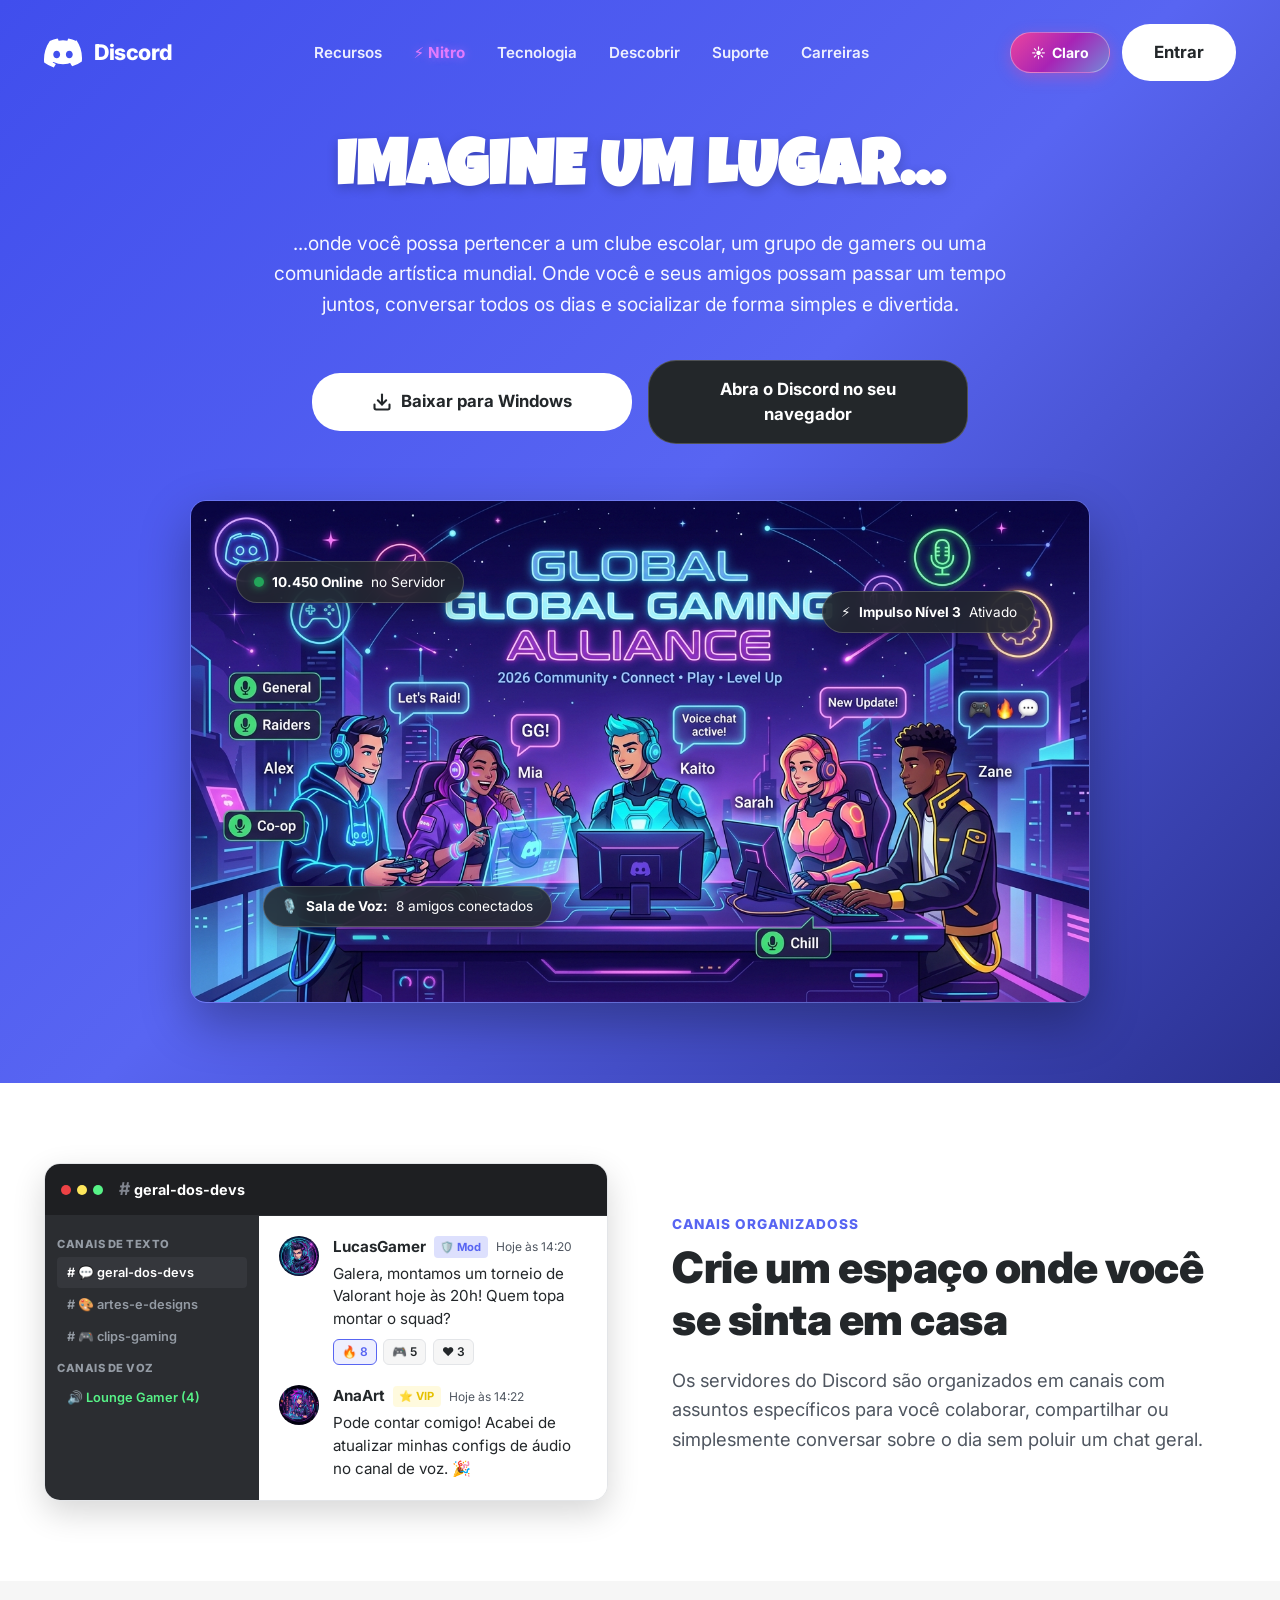
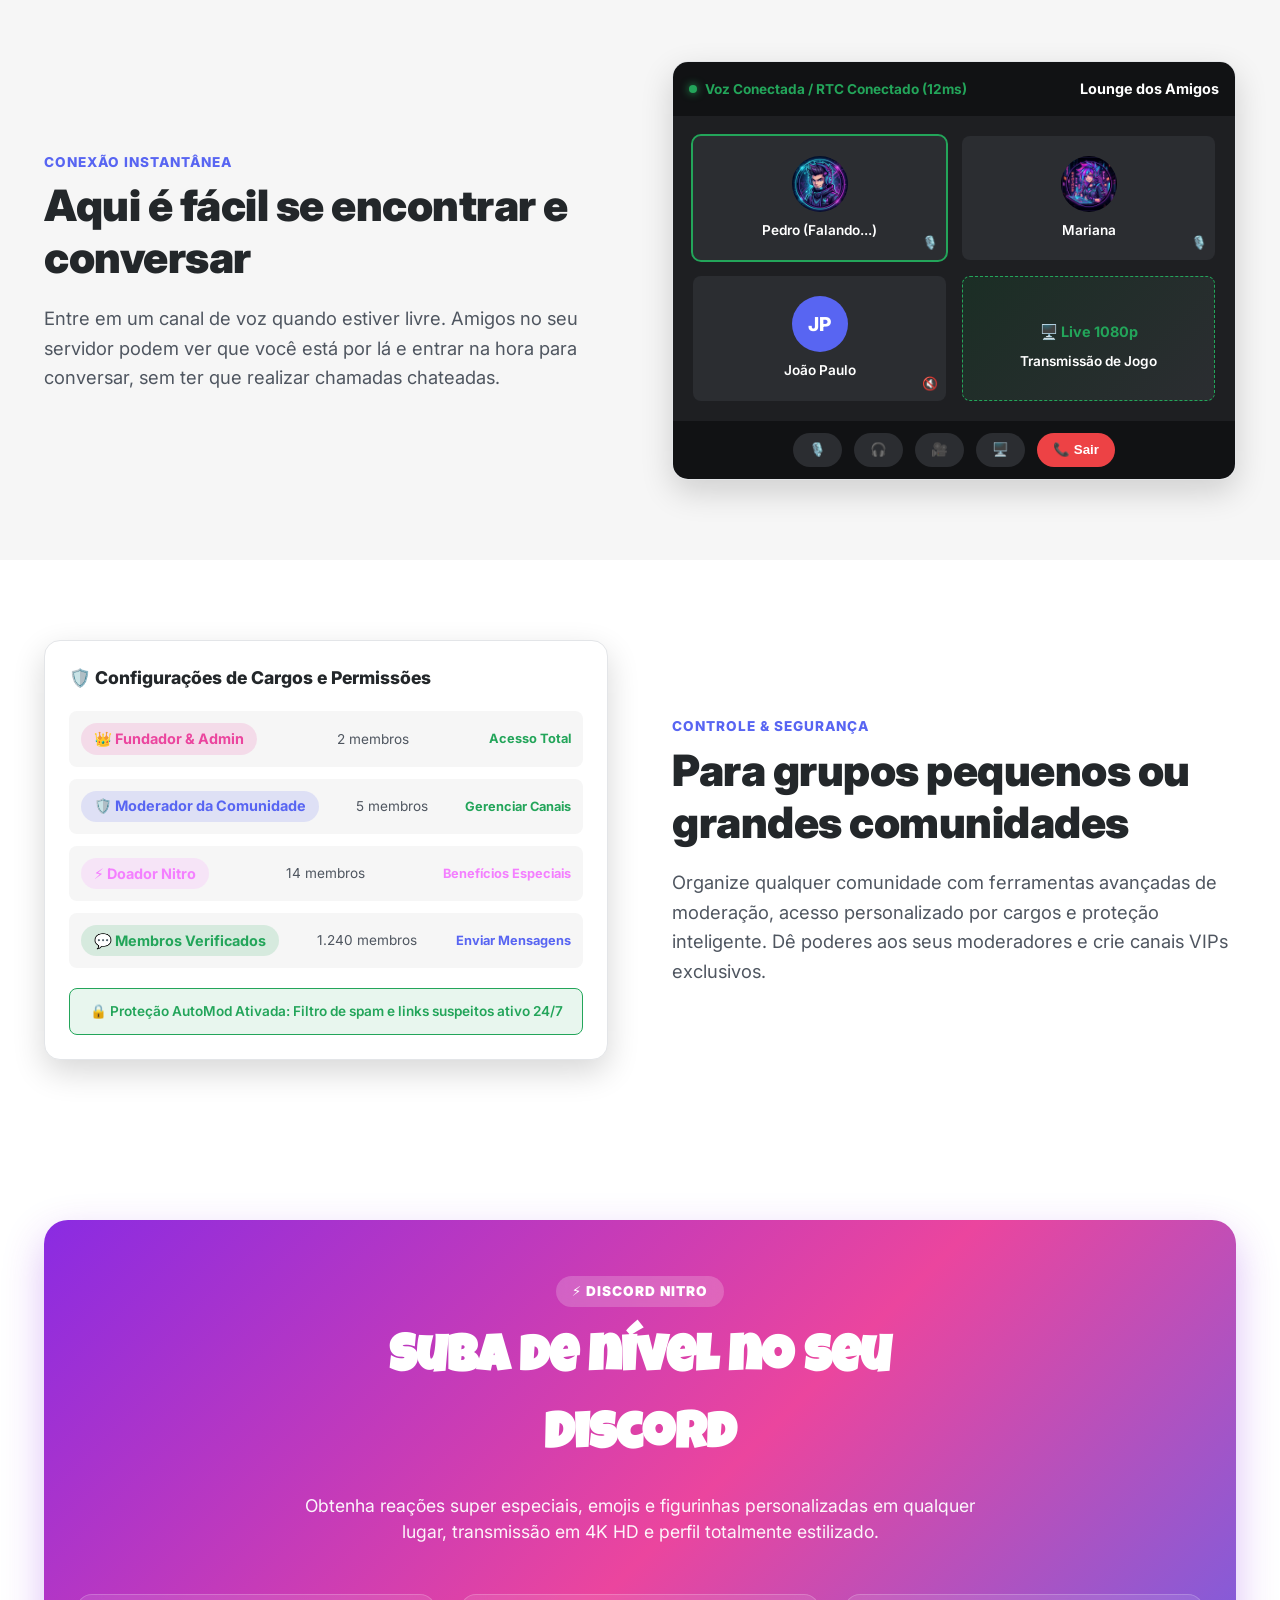
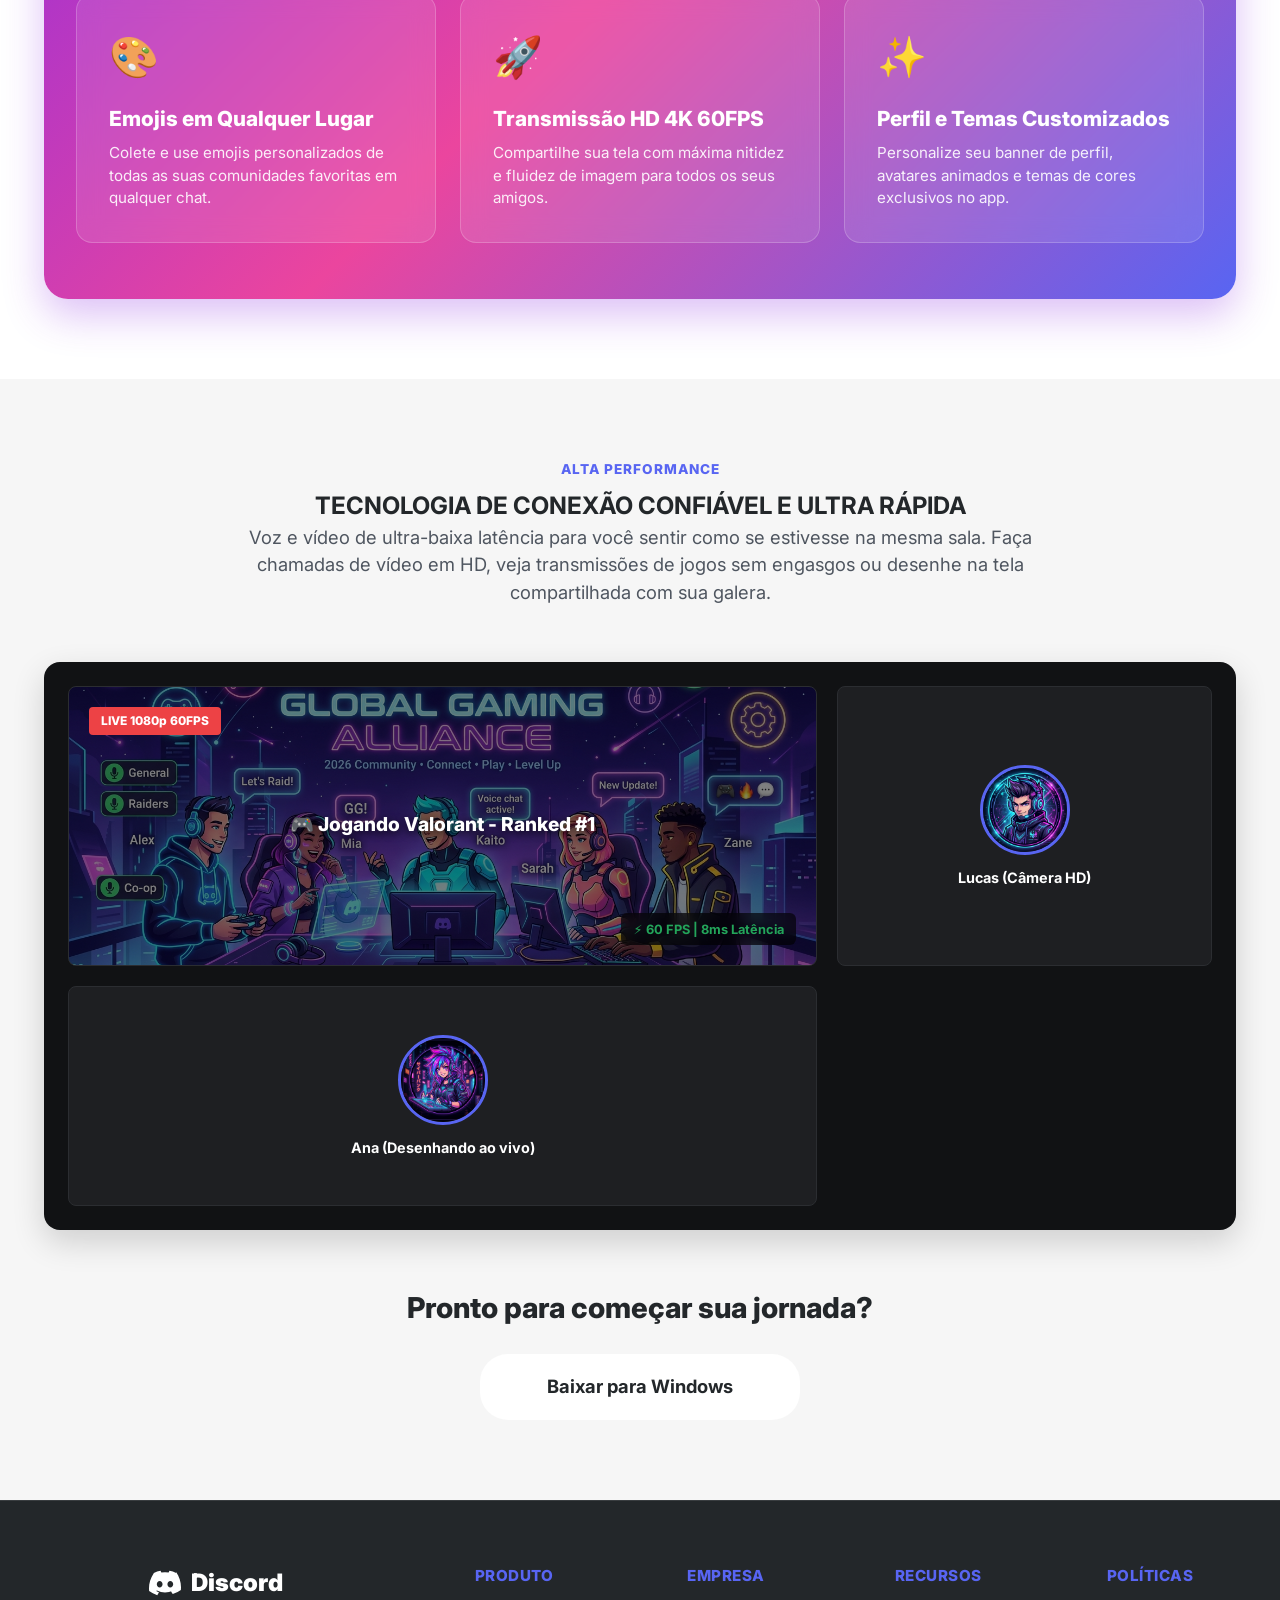
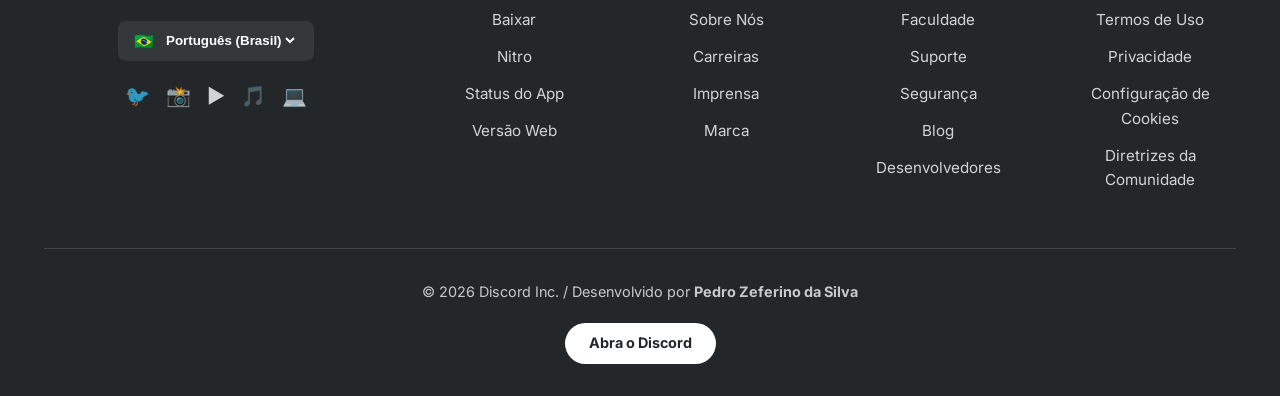
==== index.html @ fc0c8925 "atualiza landing page Discord 2026, modo escuroe  app.html e correções de layout" ====
<!DOCTYPE html>
<html lang="pt-BR">
<head>
  <meta charset="UTF-8">
  <meta name="viewport" content="width=device-width, initial-scale=1.0">
  <meta name="description" content="O Discord é o lugar perfeito para conversar, jogar e criar comunidades com voz, vídeo e texto de alta qualidade. Baixe para Windows ou abra no seu navegador.">
  <meta name="keywords" content="Discord, landing page, comunidade, voz, vídeo, chat, gaming, nitro, 2026">
  <meta property="og:title" content="Discord - Imagine um lugar...">
  <meta property="og:description" content="Onde você possa pertencer a um clube escolar, um grupo de gamers ou uma comunidade artística mundial.">
  <meta property="og:type" content="website">

  <title>Discord - Imagine um lugar... (2026 Edition)</title>
  
  <!-- Favicon SVG Inline para evitar erro 404 de favicon.ico no console -->
  <link rel="icon" type="image/svg+xml" href="data:image/svg+xml,<svg xmlns='http://www.w3.org/2000/svg' viewBox='0 0 127.14 96.36' fill='%235865F2'><path d='M107.7,8.07A105.15,105.15,0,0,0,81.47,0a72.06,72.06,0,0,0-3.36,6.83A97.68,97.68,0,0,0,49,6.83,72.37,72.37,0,0,0,45.64,0,105.89,105.89,0,0,0,19.39,8.09C2.79,32.65-1.71,56.6.54,80.21A105.73,105.73,0,0,0,32.71,96.36,77.7,77.7,0,0,0,39.6,85.25a68.42,68.42,0,0,1-10.85-5.18c.91-.66,1.8-1.34,2.66-2a75.57,75.57,0,0,0,64.32,0c.87.68,1.75,1.36,2.66-2a68.68,68.68,0,0,1-10.87,5.19,77,77,0,0,0,6.89,11.1,105.25,105.25,0,0,0,32.19-16.14c2.64-27.38-4.51-51.11-18.91-72.15ZM42.45,65.69C36.18,65.69,31,60,31,53s5-12.74,11.43-12.74S54,45.91,53.87,53,48.83,65.69,42.45,65.69Zm42.24,0C78.41,65.69,73.25,60,73.25,53s5-12.74,11.44-12.74S96.23,45.91,96.11,53,91.08,65.69,84.69,65.69Z'/></svg>">

  <!-- Google Fonts -->
  <link rel="preconnect" href="https://fonts.googleapis.com">
  <link rel="preconnect" href="https://fonts.gstatic.com" crossorigin>
  <link href="https://fonts.googleapis.com/css2?family=Inter:wght@400;500;600;700;800;900&family=Luckiest+Guy&display=swap" rel="stylesheet">
  
  <link rel="stylesheet" href="css/style.css">
</head>
<body>

  <!-- CHECKBOXES PARA MODO ESCURO E MENU MOBILE (PURE CSS TRICK COM :has & SIBLINGS) -->
  <input type="checkbox" id="theme-toggle" class="theme-toggle-checkbox" aria-label="Alternar Tema Claro/Escuro">
  <input type="checkbox" id="mobile-menu-toggle" class="mobile-menu-checkbox" aria-label="Abrir Menu Mobile">

  <!-- CABEÇALHO / HERO SECTION -->
  <header class="hero">
    <div class="container container-header">
      <nav class="navbar" aria-label="Navegação Principal">
        <a href="#" class="logo-link" id="nav-brand">
          <svg class="discord-logo" width="38" height="38" viewBox="0 0 127.14 96.36" fill="currentColor" aria-hidden="true">
            <path d="M107.7,8.07A105.15,105.15,0,0,0,81.47,0a72.06,72.06,0,0,0-3.36,6.83A97.68,97.68,0,0,0,49,6.83,72.37,72.37,0,0,0,45.64,0,105.89,105.89,0,0,0,19.39,8.09C2.79,32.65-1.71,56.6.54,80.21A105.73,105.73,0,0,0,32.71,96.36,77.7,77.7,0,0,0,39.6,85.25a68.42,68.42,0,0,1-10.85-5.18c.91-.66,1.8-1.34,2.66-2a75.57,75.57,0,0,0,64.32,0c.87.68,1.75,1.36,2.66-2a68.68,68.68,0,0,1-10.87,5.19,77,77,0,0,0,6.89,11.1,105.25,105.25,0,0,0,32.19-16.14c2.64-27.38-4.51-51.11-18.91-72.15ZM42.45,65.69C36.18,65.69,31,60,31,53s5-12.74,11.43-12.74S54,45.91,53.87,53,48.83,65.69,42.45,65.69Zm42.24,0C78.41,65.69,73.25,60,73.25,53s5-12.74,11.44-12.74S96.23,45.91,96.11,53,91.08,65.69,84.69,65.69Z"/>
          </svg>
          <span class="brand-name">Discord</span>
        </a>

        <!-- LINKS DE NAVEGAÇÃO DESKTOP -->
        <ul class="nav-links">
          <li><a href="#features" class="nav-item">Recursos</a></li>
          <li><a href="#nitro" class="nav-item nav-nitro-link">⚡ Nitro</a></li>
          <li><a href="#tecnologia" class="nav-item">Tecnologia</a></li>
          <li><a href="#descobrir" class="nav-item">Descobrir</a></li>
          <li><a href="#suporte" class="nav-item">Suporte</a></li>
          <li><a href="#carreiras" class="nav-item">Carreiras</a></li>
        </ul>

        <!-- AÇÕES DO HEADER: TEMA + LOGIN + BOTÃO MOBILE -->
        <div class="nav-actions">
          <!-- BOTÃO DE ALTERNÂNCIA DE TEMA CLARO / ESCURO -->
          <label for="theme-toggle" class="theme-toggle-btn" title="Alternar Modo Claro / Escuro">
            <span class="icon-sun" aria-hidden="true">☀️ <span class="theme-label-text">Claro</span></span>
            <span class="icon-moon" aria-hidden="true">🌙 <span class="theme-label-text">Escuro</span></span>
          </label>

          <a href="app.html" class="btn btn-login">Entrar</a>

          <!-- HAMBURGER MENU MOBILE -->
          <label for="mobile-menu-toggle" class="hamburger-btn" aria-label="Abrir menu mobile">
            <span></span>
            <span></span>
            <span></span>
          </label>
        </div>
      </nav>

      <!-- DRAWER DE MENU MOBILE (CSS PURO) -->
      <div class="mobile-drawer">
        <div class="drawer-header">
          <div class="logo">
            <svg class="discord-logo" width="28" height="28" viewBox="0 0 127.14 96.36" fill="currentColor">
              <path d="M107.7,8.07A105.15,105.15,0,0,0,81.47,0a72.06,72.06,0,0,0-3.36,6.83A97.68,97.68,0,0,0,49,6.83,72.37,72.37,0,0,0,45.64,0,105.89,105.89,0,0,0,19.39,8.09C2.79,32.65-1.71,56.6.54,80.21A105.73,105.73,0,0,0,32.71,96.36,77.7,77.7,0,0,0,39.6,85.25a68.42,68.42,0,0,1-10.85-5.18c.91-.66,1.8-1.34,2.66-2a75.57,75.57,0,0,0,64.32,0c.87.68,1.75,1.36,2.66-2a68.68,68.68,0,0,1-10.87,5.19,77,77,0,0,0,6.89,11.1,105.25,105.25,0,0,0,32.19-16.14c2.64-27.38-4.51-51.11-18.91-72.15ZM42.45,65.69C36.18,65.69,31,60,31,53s5-12.74,11.43-12.74S54,45.91,53.87,53,48.83,65.69,42.45,65.69Zm42.24,0C78.41,65.69,73.25,60,73.25,53s5-12.74,11.44-12.74S96.23,45.91,96.11,53,91.08,65.69,84.69,65.69Z"/>
            </svg>
            <span>Discord</span>
          </div>
          <label for="mobile-menu-toggle" class="drawer-close" aria-label="Fechar menu">&times;</label>
        </div>
        <ul class="mobile-nav-links">
          <li><a href="#features">Recursos</a></li>
          <li><a href="#nitro">⚡ Nitro</a></li>
          <li><a href="#tecnologia">Tecnologia</a></li>
          <li><a href="#descobrir">Descobrir</a></li>
          <li><a href="#suporte">Suporte</a></li>
          <li><a href="#carreiras">Carreiras</a></li>
        </ul>
        <div class="mobile-drawer-cta">
          <a href="#" class="btn btn-primary btn-block">Baixar para Windows</a>
        </div>
      </div>

      <!-- HERO CONTEÚDO -->
      <div class="hero-content">
        <h1 class="hero-title">IMAGINE UM LUGAR...</h1>
        <p class="hero-subtitle">
          ...onde você possa pertencer a um clube escolar, um grupo de gamers ou uma comunidade artística mundial. Onde você e seus amigos possam passar um tempo juntos, conversar todos os dias e socializar de forma simples e divertida.
        </p>
        
        <div class="hero-buttons">
          <a href="#" class="btn btn-primary btn-hero">
            <svg width="20" height="20" viewBox="0 0 24 24" fill="none" stroke="currentColor" stroke-width="2.5" stroke-linecap="round" stroke-linejoin="round">
              <path d="M21 15v4a2 2 0 0 1-2 2H5a2 2 0 0 1-2-2v-4"></path>
              <polyline points="7 10 12 15 17 10"></polyline>
              <line x1="12" y1="15" x2="12" y2="3"></line>
            </svg>
            Baixar para Windows
          </a>
          <a href="app.html" class="btn btn-secondary btn-hero">Abra o Discord no seu navegador</a>
        </div>

        <!-- HERO BANNER INTERATIVO COM CARDS DESTATUS -->
        <div class="hero-visual-showcase">
          <img src="images/hero_bg.jpg" alt="Comunidade Discord em Ação" class="hero-banner-img">
          
          <div class="floating-badge badge-1">
            <span class="status-dot online"></span>
            <strong>10.450 Online</strong> no Servidor
          </div>

          <div class="floating-badge badge-2">
            <span class="badge-icon">🎙️</span>
            <strong>Sala de Voz:</strong> 8 amigos conectados
          </div>

          <div class="floating-badge badge-3">
            <span class="badge-icon">⚡</span>
            <strong>Impulso Nível 3</strong> Ativado
          </div>
        </div>
      </div>
    </div>
  </header>

  <!-- CONTEÚDO PRINCIPAL (SEÇÕES) -->
  <main id="main-content">

    <!-- RECURSO 1: CANAIS DE TEXTO -->
    <section id="features" class="feature-section section-bg-1">
      <div class="container grid-2-col">
        
        <!-- MOCKUP UI DISCORD CHAT REALISTA -->
        <div class="feature-media">
          <div class="discord-ui-card chat-widget">
            <div class="widget-header">
              <div class="window-controls">
                <span class="dot red"></span>
                <span class="dot yellow"></span>
                <span class="dot green"></span>
              </div>
              <div class="channel-title">
                <span class="hashtag">#</span>
                <span>geral-dos-devs</span>
              </div>
            </div>

            <div class="widget-body">
              <div class="chat-sidebar">
                <div class="sidebar-category">CANAIS DE TEXTO</div>
                <div class="sidebar-channel active"># 💬 geral-dos-devs</div>
                <div class="sidebar-channel"># 🎨 artes-e-designs</div>
                <div class="sidebar-channel"># 🎮 clips-gaming</div>
                <div class="sidebar-category">CANAIS DE VOZ</div>
                <div class="sidebar-channel voice">🔊 Lounge Gamer (4)</div>
              </div>

              <div class="chat-feed">
                <!-- MENSAGEM 1 -->
                <div class="chat-message">
                  <img src="images/avatar_gamer.jpg" alt="Avatar Lucas" class="msg-avatar">
                  <div class="msg-content">
                    <div class="msg-header">
                      <span class="msg-author">LucasGamer</span>
                      <span class="role-badge mod">🛡️ Mod</span>
                      <span class="msg-time">Hoje às 14:20</span>
                    </div>
                    <p class="msg-text">Galera, montamos um torneio de Valorant hoje às 20h! Quem topa montar o squad?</p>
                    <div class="msg-reactions">
                      <span class="reaction active">🔥 8</span>
                      <span class="reaction">🎮 5</span>
                      <span class="reaction">❤️ 3</span>
                    </div>
                  </div>
                </div>

                <!-- MENSAGEM 2 -->
                <div class="chat-message">
                  <img src="images/avatar_artist.jpg" alt="Avatar Ana" class="msg-avatar">
                  <div class="msg-content">
                    <div class="msg-header">
                      <span class="msg-author">AnaArt</span>
                      <span class="role-badge vip">⭐ VIP</span>
                      <span class="msg-time">Hoje às 14:22</span>
                    </div>
                    <p class="msg-text">Pode contar comigo! Acabei de atualizar minhas configs de áudio no canal de voz. 🎉</p>
                  </div>
                </div>
              </div>
            </div>
          </div>
        </div>

        <div class="feature-text">
          <span class="section-tag">Canais Organizadoss</span>
          <h2>Crie um espaço onde você se sinta em casa</h2>
          <p>Os servidores do Discord são organizados em canais com assuntos específicos para você colaborar, compartilhar ou simplesmente conversar sobre o dia sem poluir um chat geral.</p>
        </div>

      </div>
    </section>

    <!-- RECURSO 2: CANAIS DE VOZ -->
    <section class="feature-section section-bg-2">
      <div class="container grid-2-col reverse">
        
        <!-- MOCKUP UI VOZ DISCORD -->
        <div class="feature-media">
          <div class="discord-ui-card voice-widget">
            <div class="widget-header">
              <div class="voice-status">
                <span class="pulse-indicator"></span>
                <span>Voz Conectada / RTC Conectado (12ms)</span>
              </div>
              <span class="room-name">Lounge dos Amigos</span>
            </div>

            <div class="voice-grid">
              <div class="voice-user speaking">
                <img src="images/avatar_gamer.jpg" alt="Amigo 1" class="voice-avatar">
                <span class="speaking-ring"></span>
                <span class="user-name">Pedro (Falando...)</span>
                <span class="mic-status unmuted">🎙️</span>
              </div>

              <div class="voice-user">
                <img src="images/avatar_artist.jpg" alt="Amiga 2" class="voice-avatar">
                <span class="user-name">Mariana</span>
                <span class="mic-status unmuted">🎙️</span>
              </div>

              <div class="voice-user">
                <div class="avatar-placeholder color-1">JP</div>
                <span class="user-name">João Paulo</span>
                <span class="mic-status muted">🔇</span>
              </div>

              <div class="voice-user screen-sharing">
                <div class="screen-icon">🖥️ Live 1080p</div>
                <span class="user-name">Transmissão de Jogo</span>
              </div>
            </div>

            <div class="voice-controls-bar">
              <button class="ctrl-btn active" title="Microfone">🎙️</button>
              <button class="ctrl-btn active" title="Fone de Ouvido">🎧</button>
              <button class="ctrl-btn" title="Câmera">🎥</button>
              <button class="ctrl-btn screen" title="Compartilhar Tela">🖥️</button>
              <button class="ctrl-btn disconnect" title="Desconectar">📞 Sair</button>
            </div>
          </div>
        </div>

        <div class="feature-text">
          <span class="section-tag">Conexão Instantânea</span>
          <h2>Aqui é fácil se encontrar e conversar</h2>
          <p>Entre em um canal de voz quando estiver livre. Amigos no seu servidor podem ver que você está por lá e entrar na hora para conversar, sem ter que realizar chamadas chateadas.</p>
        </div>

      </div>
    </section>

    <!-- RECURSO 3: FERRAMENTAS DE MODERAÇÃO -->
    <section class="feature-section section-bg-1">
      <div class="container grid-2-col">
        
        <!-- MOCKUP CARGOS E MODERAÇÃO -->
        <div class="feature-media">
          <div class="discord-ui-card roles-widget">
            <div class="widget-header">
              <span class="widget-title">🛡️ Configurações de Cargos e Permissões</span>
            </div>

            <div class="roles-list">
              <div class="role-item">
                <div class="role-badge-large admin">👑 Fundador & Admin</div>
                <span class="role-count">2 membros</span>
                <span class="perm-status green">Acesso Total</span>
              </div>

              <div class="role-item">
                <div class="role-badge-large mod">🛡️ Moderador da Comunidade</div>
                <span class="role-count">5 membros</span>
                <span class="perm-status green">Gerenciar Canais</span>
              </div>

              <div class="role-item">
                <div class="role-badge-large nitro">⚡ Doador Nitro</div>
                <span class="role-count">14 membros</span>
                <span class="perm-status purple">Benefícios Especiais</span>
              </div>

              <div class="role-item">
                <div class="role-badge-large member">💬 Membros Verificados</div>
                <span class="role-count">1.240 membros</span>
                <span class="perm-status blue">Enviar Mensagens</span>
              </div>
            </div>

            <div class="security-banner">
              <span>🔒 Proteção AutoMod Ativada: Filtro de spam e links suspeitos ativo 24/7</span>
            </div>
          </div>
        </div>

        <div class="feature-text">
          <span class="section-tag">Controle & Segurança</span>
          <h2>Para grupos pequenos ou grandes comunidades</h2>
          <p>Organize qualquer comunidade com ferramentas avançadas de moderação, acesso personalizado por cargos e proteção inteligente. Dê poderes aos seus moderadores e crie canais VIPs exclusivos.</p>
        </div>

      </div>
    </section>

    <!-- SEÇÃO NITRO (MEHORIA MODERNA 2026) -->
    <section id="nitro" class="nitro-section">
      <div class="container">
        <div class="nitro-card">
          <div class="nitro-header">
            <span class="nitro-badge">⚡ DISCORD NITRO</span>
            <h2>Suba de nível no seu Discord</h2>
            <p>Obtenha reações super especiais, emojis e figurinhas personalizadas em qualquer lugar, transmissão em 4K HD e perfil totalmente estilizado.</p>
          </div>

          <div class="nitro-grid">
            <div class="nitro-feature">
              <div class="nitro-icon">🎨</div>
              <h3>Emojis em Qualquer Lugar</h3>
              <p>Colete e use emojis personalizados de todas as suas comunidades favoritas em qualquer chat.</p>
            </div>

            <div class="nitro-feature">
              <div class="nitro-icon">🚀</div>
              <h3>Transmissão HD 4K 60FPS</h3>
              <p>Compartilhe sua tela com máxima nitidez e fluidez de imagem para todos os seus amigos.</p>
            </div>

            <div class="nitro-feature">
              <div class="nitro-icon">✨</div>
              <h3>Perfil e Temas Customizados</h3>
              <p>Personalize seu banner de perfil, avatares animados e temas de cores exclusivos no app.</p>
            </div>
          </div>
        </div>
      </div>
    </section>

    <!-- SEÇÃO TECNOLOGIA (VÍDEO 4K E BAIXA LATÊNCIA) -->
    <section id="tecnologia" class="tech-section section-bg-2">
      <div class="container center-text">
        <span class="section-tag center">Alta Performance</span>
        <h2>TECNOLOGIA DE CONEXÃO CONFIÁVEL E ULTRA RÁPIDA</h2>
        <p class="tech-description">
          Voz e vídeo de ultra-baixa latência para você sentir como se estivesse na mesma sala. Faça chamadas de vídeo em HD, veja transmissões de jogos sem engasgos ou desenhe na tela compartilhada com sua galera.
        </p>

        <!-- STREAMING VIDEO MOCKUP GRID -->
        <div class="video-grid-preview">
          <div class="video-card stream-main">
            <div class="stream-badge">LIVE 1080p 60FPS</div>
            <div class="stream-title">🎮 Jogando Valorant - Ranked #1</div>
            <div class="stream-overlay">
              <span class="fps-counter">⚡ 60 FPS | 8ms Latência</span>
            </div>
          </div>

          <div class="video-card webcam-user">
            <img src="images/avatar_gamer.jpg" alt="Lucas" class="webcam-img">
            <span class="webcam-name">Lucas (Câmera HD)</span>
          </div>

          <div class="video-card webcam-user">
            <img src="images/avatar_artist.jpg" alt="Ana" class="webcam-img">
            <span class="webcam-name">Ana (Desenhando ao vivo)</span>
          </div>
        </div>

        <div class="tech-cta">
          <h3>Pronto para começar sua jornada?</h3>
          <a href="#" class="btn btn-primary btn-large">Baixar para Windows</a>
        </div>
      </div>
    </section>

  </main>

  <!-- RODAPÉ COMPLETO ESTILO DISCORD -->
  <footer class="footer">
    <div class="container">
      
      <div class="footer-top-grid">
        
        <!-- BLING BRAND / IDIOMA -->
        <div class="footer-brand-col">
          <div class="logo">
            <svg class="discord-logo" width="32" height="32" viewBox="0 0 127.14 96.36" fill="currentColor">
              <path d="M107.7,8.07A105.15,105.15,0,0,0,81.47,0a72.06,72.06,0,0,0-3.36,6.83A97.68,97.68,0,0,0,49,6.83,72.37,72.37,0,0,0,45.64,0,105.89,105.89,0,0,0,19.39,8.09C2.79,32.65-1.71,56.6.54,80.21A105.73,105.73,0,0,0,32.71,96.36,77.7,77.7,0,0,0,39.6,85.25a68.42,68.42,0,0,1-10.85-5.18c.91-.66,1.8-1.34,2.66-2a75.57,75.57,0,0,0,64.32,0c.87.68,1.75,1.36,2.66-2a68.68,68.68,0,0,1-10.87,5.19,77,77,0,0,0,6.89,11.1,105.25,105.25,0,0,0,32.19-16.14c2.64-27.38-4.51-51.11-18.91-72.15ZM42.45,65.69C36.18,65.69,31,60,31,53s5-12.74,11.43-12.74S54,45.91,53.87,53,48.83,65.69,42.45,65.69Zm42.24,0C78.41,65.69,73.25,60,73.25,53s5-12.74,11.44-12.74S96.23,45.91,96.11,53,91.08,65.69,84.69,65.69Z"/>
            </svg>
            <span class="footer-title">Discord</span>
          </div>

          <div class="language-selector">
            <span class="flag">🇧🇷</span>
            <select aria-label="Selecionar Idioma">
              <option value="pt-BR" selected>Português (Brasil)</option>
              <option value="en-US">English (US)</option>
              <option value="es-ES">Español</option>
            </select>
          </div>

          <div class="social-links">
            <a href="#" aria-label="Twitter / X">🐦</a>
            <a href="#" aria-label="Instagram">📸</a>
            <a href="#" aria-label="YouTube">▶️</a>
            <a href="#" aria-label="TikTok">🎵</a>
            <a href="#" aria-label="GitHub">💻</a>
          </div>
        </div>

        <!-- COLUNAS DE LINKS -->
        <div class="footer-links-col">
          <h4>Produto</h4>
          <ul>
            <li><a href="#">Baixar</a></li>
            <li><a href="#">Nitro</a></li>
            <li><a href="#">Status do App</a></li>
            <li><a href="#">Versão Web</a></li>
          </ul>
        </div>

        <div class="footer-links-col">
          <h4>Empresa</h4>
          <ul>
            <li><a href="#">Sobre Nós</a></li>
            <li><a href="#">Carreiras</a></li>
            <li><a href="#">Imprensa</a></li>
            <li><a href="#">Marca</a></li>
          </ul>
        </div>

        <div class="footer-links-col">
          <h4>Recursos</h4>
          <ul>
            <li><a href="#">Faculdade</a></li>
            <li><a href="#">Suporte</a></li>
            <li><a href="#">Segurança</a></li>
            <li><a href="#">Blog</a></li>
            <li><a href="#">Desenvolvedores</a></li>
          </ul>
        </div>

        <div class="footer-links-col">
          <h4>Políticas</h4>
          <ul>
            <li><a href="#">Termos de Uso</a></li>
            <li><a href="#">Privacidade</a></li>
            <li><a href="#">Configuração de Cookies</a></li>
            <li><a href="#">Diretrizes da Comunidade</a></li>
          </ul>
        </div>

      </div>

      <!-- RODAPÉ INFERIOR -->
      <div class="footer-bottom">
        <div class="footer-bottom-wrapper">
          <p class="copyright">&copy; 2026 Discord Inc. / Desenvolvido por <strong>Pedro Zeferino da Silva</strong></p>
          <a href="app.html" class="btn btn-primary btn-sm">Abra o Discord</a>
        </div>
      </div>

    </div>
  </footer>

</body>
</html>
---- css/style.css ----
/* ===================================================
   DISCORD LANDING PAGE 2026 - STYLE SYSTEM
   Author: Pedro Zeferino da Silva (Refactored & Enhanced)
   =================================================== */

/* ---------------------------------------------------
   1. VARIABLES & COLOR SYSTEM
   --------------------------------------------------- */
:root {
  /* Branding Colors */
  --brand-blurple: #5865f2;
  --brand-blurple-hover: #4752c4;
  --brand-green: #23a55a;
  --brand-yellow: #fee75c;
  --brand-fuchsia: #eb459e;
  --brand-red: #ed4245;
  --nitro-gradient: linear-gradient(135deg, #8a2be2 0%, #eb459e 50%, #5865f2 100%);

  /* Light Theme (Default) */
  --bg-main: #ffffff;
  --bg-section-alt: #f6f6f6;
  --text-main: #23272a;
  --text-muted: #4f5660;
  --card-bg: #ffffff;
  --card-border: #e3e5e8;
  --card-text: #23272a;
  --footer-bg: #23272a;
  --footer-text: #ffffff;
  --hero-bg-gradient: linear-gradient(135deg, #404eed 0%, #5865f2 50%, #2b3191 100%);

  /* Layout & Geometry */
  --radius-btn: 28px;
  --radius-card: 16px;
  --radius-sm: 8px;
  --transition-fast: 0.25s cubic-bezier(0.4, 0, 0.2, 1);
  --shadow-sm: 0 4px 12px rgba(0, 0, 0, 0.08);
  --shadow-lg: 0 12px 32px rgba(0, 0, 0, 0.16);
  --shadow-glow: 0 0 20px rgba(88, 101, 242, 0.4);
}

/* ---------------------------------------------------
   2. DARK MODE TRIGGER (PURE CSS VIA :has AND SIBLING)
   --------------------------------------------------- */
/* Esconde checkboxes de controle */
.theme-toggle-checkbox,
.mobile-menu-checkbox {
  display: none;
}

/* Aplicador de Tema Escuro quando o Checkbox estiver marcado */
:root:has(#theme-toggle:checked),
body:has(#theme-toggle:checked) {
  --bg-main: #121318;
  --bg-section-alt: #1a1b22;
  --text-main: #f2f3f5;
  --text-muted: #949ba4;
  --card-bg: #2b2d31;
  --card-border: #35373c;
  --card-text: #f2f3f5;
  --footer-bg: #0b0c0e;
  --footer-text: #ffffff;
  --hero-bg-gradient: linear-gradient(135deg, #1b1c2e 0%, #282947 50%, #404eed 100%);
}

/* Fallback Sibling de Tema Escuro */
.theme-toggle-checkbox:checked ~ .hero,
.theme-toggle-checkbox:checked ~ main,
.theme-toggle-checkbox:checked ~ .footer {
  --bg-main: #121318;
  --bg-section-alt: #1a1b22;
  --text-main: #f2f3f5;
  --text-muted: #949ba4;
  --card-bg: #2b2d31;
  --card-border: #35373c;
  --card-text: #f2f3f5;
  --footer-bg: #0b0c0e;
}

/* ---------------------------------------------------
   3. RESET E CONFIGURAÇÕES GERAIS
   --------------------------------------------------- */
*, *::before, *::after {
  box-sizing: border-box;
  margin: 0;
  padding: 0;
}

html {
  scroll-behavior: smooth;
  font-size: 16px;
}

body {
  font-family: 'Inter', system-ui, -apple-system, sans-serif;
  color: var(--text-main);
  background-color: var(--bg-main);
  line-height: 1.5;
  overflow-x: hidden;
  transition: background-color var(--transition-fast), color var(--transition-fast);
}

.container {
  width: 100%;
  max-width: 1240px;
  margin-inline: auto;
  padding-inline: 1.5rem;
}

/* ---------------------------------------------------
   4. HEADER & NAVBAR
   --------------------------------------------------- */
.hero {
  background: var(--hero-bg-gradient);
  color: #ffffff;
  padding-top: 1.5rem;
  padding-bottom: 5rem;
  position: relative;
  overflow: hidden;
  transition: background var(--transition-fast);
}

.navbar {
  display: flex;
  align-items: center;
  justify-content: space-between;
  gap: 1.5rem;
  margin-bottom: 3.5rem;
}

.logo-link {
  display: flex;
  align-items: center;
  gap: 0.75rem;
  color: #ffffff;
  text-decoration: none;
  font-weight: 800;
  font-size: 1.35rem;
  letter-spacing: -0.5px;
}

.discord-logo {
  flex-shrink: 0;
}

/* Navegação Desktop */
.nav-links {
  display: none;
  list-style: none;
  gap: 2rem;
}

.nav-item {
  color: #ffffff;
  text-decoration: none;
  font-weight: 600;
  font-size: 0.95rem;
  opacity: 0.9;
  transition: opacity var(--transition-fast), transform var(--transition-fast);
}

.nav-item:hover {
  opacity: 1;
  text-decoration: underline;
  text-underline-offset: 4px;
}

.nav-nitro-link {
  color: #f47fff;
  font-weight: 700;
  text-shadow: 0 0 10px rgba(244, 127, 255, 0.5);
}

.nav-actions {
  display: flex;
  align-items: center;
  gap: 0.75rem;
}

/* Botão Alternador de Tema (Pílula Redonda Magenta com Gradiente) */
.theme-toggle-btn {
  background: linear-gradient(135deg, #eb459e 0%, #a823b5 50%, #7289da 100%);
  border: 1px solid rgba(255, 255, 255, 0.35);
  color: #ffffff;
  padding: 0.55rem 1.25rem;
  border-radius: 50px;
  cursor: pointer;
  font-size: 0.88rem;
  font-weight: 700;
  -webkit-user: none;
  box-shadow: 0 4px 15px rgba(235, 69, 158, 0.4);
  transition: transform var(--transition-fast), box-shadow var(--transition-fast), filter var(--transition-fast);
}

.theme-toggle-btn:hover {
  transform: translateY(-2px) scale(1.04);
  box-shadow: 0 6px 20px rgba(235, 69, 158, 0.6);
  filter: brightness(1.1);
}

.icon-sun { display: inline-flex; align-items: center; gap: 0.35rem; }
.icon-moon { display: none; align-items: center; gap: 0.35rem; }

:root:has(#theme-toggle:checked) .icon-sun,
.theme-toggle-checkbox:checked ~ .hero .icon-sun { display: none; }
:root:has(#theme-toggle:checked) .icon-moon,
.theme-toggle-checkbox:checked ~ .hero .icon-moon { display: inline-flex; }

/* Botão Login */
.btn-login {
  background-color: #ffffff;
  color: #23272a;
  padding: 0.5rem 1.25rem;
  border-radius: var(--radius-btn);
  text-decoration: none;
  font-weight: 700;
  font-size: 0.9rem;
  transition: background-color var(--transition-fast), box-shadow var(--transition-fast), transform var(--transition-fast);
}

.btn-login:hover {
  background-color: #f2f3f5;
  color: var(--brand-blurple);
  box-shadow: 0 4px 14px rgba(0,0,0,0.15);
  transform: translateY(-1px);
}

/* Botão Hamburger Mobile */
.hamburger-btn {
  display: flex;
  flex-direction: column;
  justify-content: space-between;
  width: 26px;
  height: 18px;
  cursor: pointer;
}

.hamburger-btn span {
  display: block;
  width: 100%;
  height: 3px;
  background-color: #ffffff;
  border-radius: 3px;
  transition: transform 0.3s ease;
}

/* Menu Mobile Drawer (Pure CSS Toggle) */
.mobile-drawer {
  position: fixed;
  top: 0;
  right: -100%;
  width: 80%;
  max-width: 320px;
  height: 100vh;
  background-color: #ffffff;
  color: #23272a;
  z-index: 999;
  padding: 1.5rem;
  box-shadow: -8px 0 24px rgba(0, 0, 0, 0.25);
  transition: right 0.35s cubic-bezier(0.4, 0, 0.2, 1);
  display: flex;
  flex-direction: column;
}

.mobile-menu-checkbox:checked ~ .hero .mobile-drawer,
.mobile-menu-checkbox:checked ~ .mobile-drawer {
  right: 0;
}

.drawer-header {
  display: flex;
  align-items: center;
  justify-content: space-between;
  padding-bottom: 1rem;
  border-bottom: 1px solid #e3e5e8;
}

.drawer-header .logo {
  display: flex;
  align-items: center;
  gap: 0.5rem;
  font-weight: 800;
  color: #23272a;
}

.drawer-close {
  font-size: 2rem;
  cursor: pointer;
  line-height: 1;
  color: #4f5660;
}

.mobile-nav-links {
  list-style: none;
  margin-top: 1.5rem;
  display: flex;
  flex-direction: column;
  gap: 1.25rem;
}

.mobile-nav-links a {
  text-decoration: none;
  color: #23272a;
  font-weight: 700;
  font-size: 1.1rem;
}

.mobile-drawer-cta {
  margin-top: auto;
  padding-top: 1rem;
}

/* ---------------------------------------------------
   5. HERO CONTENT & SHOWCASE
   --------------------------------------------------- */
.hero-content {
  max-width: 900px;
  margin-inline: auto;
  text-align: center;
}

.hero-title {
  font-family: 'Luckiest Guy', cursive, sans-serif;
  font-size: clamp(2.4rem, 6vw, 4rem);
  letter-spacing: 1px;
  line-height: 1.1;
  margin-bottom: 1.25rem;
  text-shadow: 0 4px 12px rgba(0,0,0,0.2);
}

.hero-subtitle {
  font-size: clamp(1rem, 2vw, 1.2rem);
  margin-bottom: 2.5rem;
  opacity: 0.95;
  line-height: 1.6;
  max-width: 780px;
  margin-inline: auto;
}

.hero-buttons {
  display: flex;
  flex-direction: column;
  gap: 1rem;
  align-items: center;
  justify-content: center;
  margin-bottom: 3.5rem;
}

/* Estilos de Botão Genéricos */
.btn {
  display: inline-flex;
  align-items: center;
  justify-content: center;
  gap: 0.6rem;
  padding: 1rem 2rem;
  border-radius: var(--radius-btn);
  text-decoration: none;
  font-weight: 700;
  font-size: 1.05rem;
  width: 100%;
  max-width: 320px;
  transition: transform var(--transition-fast), box-shadow var(--transition-fast), background-color var(--transition-fast);
  cursor: pointer;
  border: none;
}

.btn-primary {
  background-color: #ffffff;
  color: #23272a;
}

.btn-primary:hover {
  background-color: #ffffff;
  color: var(--brand-blurple);
  box-shadow: 0 8px 24px rgba(255, 255, 255, 0.35);
  transform: translateY(-2px);
}

.btn-secondary {
  background-color: #23272a;
  color: #ffffff;
  border: 1px solid rgba(255, 255, 255, 0.2);
}

.btn-secondary:hover {
  background-color: #36393f;
  box-shadow: 0 8px 24px rgba(0,0,0,0.3);
  transform: translateY(-2px);
}

.btn-block { width: 100%; max-width: 100%; }

/* Hero Showcase Banner & Floating Badges */
.hero-visual-showcase {
  position: relative;
  max-width: 980px;
  margin-inline: auto;
  border-radius: var(--radius-card);
  overflow: hidden;
  box-shadow: 0 20px 50px rgba(0, 0, 0, 0.3);
  border: 1px solid rgba(255, 255, 255, 0.15);
}

.hero-banner-img {
  width: 100%;
  height: auto;
  display: block;
  object-fit: cover;
}

.floating-badge {
  position: absolute;
  background: rgba(35, 39, 42, 0.85);
  backdrop-filter: blur(12px);
  border: 1px solid rgba(255, 255, 255, 0.2);
  color: #ffffff;
  padding: 0.6rem 1.1rem;
  border-radius: 50px;
  font-size: 0.85rem;
  display: flex;
  align-items: center;
  gap: 0.5rem;
  box-shadow: 0 8px 20px rgba(0,0,0,0.25);
  animation: float 4s ease-in-out infinite;
}

.badge-1 { top: 12%; left: 5%; animation-delay: 0s; }
.badge-2 { bottom: 15%; left: 8%; animation-delay: 1.5s; }
.badge-3 { top: 18%; right: 6%; animation-delay: 0.75s; }

.status-dot {
  width: 10px;
  height: 10px;
  border-radius: 50%;
  display: inline-block;
}

.status-dot.online { background-color: var(--brand-green); box-shadow: 0 0 8px var(--brand-green); }

@keyframes float {
  0%, 100% { transform: translateY(0); }
  50% { transform: translateY(-8px); }
}

/* ---------------------------------------------------
   6. SEÇÕES DE RECURSOS & MOCKUPS DISCORD
   --------------------------------------------------- */
.feature-section {
  padding-block: 5rem;
  transition: background-color var(--transition-fast);
}

.section-bg-1 { background-color: var(--bg-main); }
.section-bg-2 { background-color: var(--bg-section-alt); }

.grid-2-col {
  display: flex;
  flex-direction: column;
  gap: 3rem;
  align-items: center;
}

.feature-media, .feature-text {
  width: 100%;
}

.section-tag {
  display: inline-block;
  color: var(--brand-blurple);
  font-weight: 800;
  font-size: 0.85rem;
  text-transform: uppercase;
  letter-spacing: 1px;
  margin-bottom: 0.5rem;
}

.section-tag.center { display: block; margin-inline: auto; }

.feature-text h2 {
  font-size: clamp(1.8rem, 3.5vw, 2.7rem);
  font-weight: 900;
  line-height: 1.2;
  margin-bottom: 1.25rem;
  letter-spacing: -0.5px;
}

.feature-text p {
  font-size: clamp(1rem, 1.5vw, 1.15rem);
  color: var(--text-muted);
  line-height: 1.6;
}

/* Estilização Geral de Cards Mockup */
.discord-ui-card {
  background: var(--card-bg);
  color: var(--card-text);
  border-radius: var(--radius-card);
  border: 1px solid var(--card-border);
  box-shadow: var(--shadow-lg);
  overflow: hidden;
  transition: transform var(--transition-fast), box-shadow var(--transition-fast);
}

.discord-ui-card:hover {
  transform: translateY(-4px);
  box-shadow: 0 16px 40px rgba(0,0,0,0.18);
}

/* WIDGET 1: CHAT REALISTA */
.chat-widget .widget-header {
  background: #1e1f22;
  color: #ffffff;
  padding: 0.75rem 1rem;
  display: flex;
  align-items: center;
  gap: 1rem;
  border-bottom: 1px solid #2b2d31;
}

.window-controls {
  display: flex;
  gap: 6px;
}

.window-controls .dot {
  width: 10px;
  height: 10px;
  border-radius: 50%;
}
.dot.red { background: #ed4245; }
.dot.yellow { background: #fee75c; }
.dot.green { background: #57f287; }

.channel-title {
  font-weight: 700;
  font-size: 0.9rem;
  display: flex;
  align-items: center;
  gap: 4px;
}
.channel-title .hashtag { color: #80848e; font-size: 1.1rem; }

.chat-widget .widget-body {
  display: flex;
  min-height: 280px;
}

.chat-sidebar {
  width: 38%;
  background: #2b2d31;
  color: #949ba4;
  padding: 0.75rem;
  font-size: 0.8rem;
  display: none;
}

.sidebar-category {
  font-size: 0.7rem;
  font-weight: 800;
  letter-spacing: 0.5px;
  margin-block: 0.5rem 0.25rem;
  color: #949ba4;
}

.sidebar-channel {
  padding: 0.4rem 0.6rem;
  border-radius: 4px;
  font-weight: 600;
  cursor: pointer;
}

.sidebar-channel.active {
  background: #35373c;
  color: #ffffff;
}

.sidebar-channel.voice { color: #57f287; }

.chat-feed {
  flex: 1;
  padding: 1.25rem;
  display: flex;
  flex-direction: column;
  gap: 1.25rem;
  background: var(--card-bg);
}

.chat-message {
  display: flex;
  gap: 0.9rem;
}

.msg-avatar {
  width: 40px;
  height: 40px;
  border-radius: 50%;
  object-fit: cover;
}

.msg-content {
  flex: 1;
}

.msg-header {
  display: flex;
  align-items: center;
  gap: 0.5rem;
  margin-bottom: 0.25rem;
}

.msg-author {
  font-weight: 700;
  font-size: 0.95rem;
}

.role-badge {
  font-size: 0.7rem;
  padding: 0.15rem 0.4rem;
  border-radius: 4px;
  font-weight: 700;
}

.role-badge.mod { background: rgba(88, 101, 242, 0.2); color: #5865f2; }
.role-badge.vip { background: rgba(254, 231, 92, 0.2); color: #e5c100; }

.msg-time {
  font-size: 0.75rem;
  color: var(--text-muted);
}

.msg-text {
  font-size: 0.95rem;
}

.msg-reactions {
  display: flex;
  gap: 0.4rem;
  margin-top: 0.5rem;
}

.reaction {
  background: var(--bg-section-alt);
  border: 1px solid var(--card-border);
  padding: 0.2rem 0.5rem;
  border-radius: 6px;
  font-size: 0.75rem;
  font-weight: 600;
}

.reaction.active {
  border-color: var(--brand-blurple);
  background: rgba(88, 101, 242, 0.1);
  color: var(--brand-blurple);
}

/* WIDGET 2: VOZ REALISTA */
.voice-widget .widget-header {
  background: #111214;
  color: #ffffff;
  padding: 1rem;
  display: flex;
  justify-content: space-between;
  align-items: center;
}

.voice-status {
  display: flex;
  align-items: center;
  gap: 0.5rem;
  color: var(--brand-green);
  font-weight: 700;
  font-size: 0.85rem;
}

.pulse-indicator {
  width: 8px;
  height: 8px;
  background: var(--brand-green);
  border-radius: 50%;
  box-shadow: 0 0 8px var(--brand-green);
  animation: pulse-ring 1.5s infinite;
}

@keyframes pulse-ring {
  0% { transform: scale(0.95); box-shadow: 0 0 0 0 rgba(35, 165, 90, 0.7); }
  70% { transform: scale(1); box-shadow: 0 0 0 10px rgba(35, 165, 90, 0); }
  100% { transform: scale(0.95); box-shadow: 0 0 0 0 rgba(35, 165, 90, 0); }
}

.room-name {
  font-weight: 700;
  font-size: 0.9rem;
}

.voice-grid {
  display: grid;
  grid-template-columns: repeat(2, 1fr);
  gap: 1rem;
  padding: 1.25rem;
  background: #1e1f22;
}

.voice-user {
  background: #2b2d31;
  border-radius: var(--radius-sm);
  padding: 1.25rem 1rem;
  display: flex;
  flex-direction: column;
  align-items: center;
  position: relative;
  text-align: center;
}

.voice-user.speaking {
  outline: 2px solid var(--brand-green);
}

.voice-avatar {
  width: 56px;
  height: 56px;
  border-radius: 50%;
  margin-bottom: 0.5rem;
  object-fit: cover;
}

.avatar-placeholder {
  width: 56px;
  height: 56px;
  border-radius: 50%;
  background: var(--brand-blurple);
  color: #ffffff;
  display: flex;
  align-items: center;
  justify-content: center;
  font-weight: 800;
  font-size: 1.2rem;
  margin-bottom: 0.5rem;
}

.user-name {
  color: #ffffff;
  font-size: 0.85rem;
  font-weight: 600;
}

.mic-status {
  position: absolute;
  bottom: 8px;
  right: 8px;
  font-size: 0.8rem;
}

.voice-user.screen-sharing {
  background: linear-gradient(135deg, #1b2e25 0%, #2b2d31 100%);
  border: 1px dashed var(--brand-green);
}

.screen-icon {
  color: var(--brand-green);
  font-weight: 700;
  font-size: 0.9rem;
  margin-block: 1.5rem 0.5rem;
}

.voice-controls-bar {
  background: #111214;
  padding: 0.75rem;
  display: flex;
  justify-content: center;
  gap: 0.75rem;
}

.ctrl-btn {
  background: #2b2d31;
  border: none;
  color: #ffffff;
  padding: 0.6rem 1rem;
  border-radius: 20px;
  font-weight: 700;
  cursor: pointer;
  transition: background 0.2s ease;
}

.ctrl-btn:hover { background: #35373c; }
.ctrl-btn.disconnect { background: var(--brand-red); }
.ctrl-btn.disconnect:hover { background: #c03537; }

/* WIDGET 3: ROLES E CARGOS */
.roles-widget {
  padding: 1.5rem;
}

.roles-widget .widget-header {
  margin-bottom: 1.25rem;
  font-weight: 800;
  font-size: 1.1rem;
}

.roles-list {
  display: flex;
  flex-direction: column;
  gap: 0.75rem;
}

.role-item {
  display: flex;
  align-items: center;
  justify-content: space-between;
  padding: 0.75rem;
  background: var(--bg-section-alt);
  border-radius: var(--radius-sm);
}

.role-badge-large {
  font-weight: 700;
  font-size: 0.9rem;
  padding: 0.3rem 0.8rem;
  border-radius: 20px;
}

.role-badge-large.admin { background: rgba(235, 69, 158, 0.15); color: #eb459e; }
.role-badge-large.mod { background: rgba(88, 101, 242, 0.15); color: #5865f2; }
.role-badge-large.nitro { background: rgba(244, 127, 255, 0.15); color: #f47fff; }
.role-badge-large.member { background: rgba(35, 165, 90, 0.15); color: #23a55a; }

.role-count { font-size: 0.85rem; color: var(--text-muted); }

.perm-status { font-weight: 700; font-size: 0.8rem; }
.perm-status.green { color: var(--brand-green); }
.perm-status.purple { color: #f47fff; }
.perm-status.blue { color: var(--brand-blurple); }

.security-banner {
  margin-top: 1.25rem;
  padding: 0.75rem;
  background: rgba(35, 165, 90, 0.1);
  border: 1px solid var(--brand-green);
  border-radius: var(--radius-sm);
  color: var(--brand-green);
  font-size: 0.85rem;
  font-weight: 600;
  text-align: center;
}

/* ---------------------------------------------------
   7. SEÇÃO NITRO (IMERSIVA)
   --------------------------------------------------- */
.nitro-section {
  padding-block: 5rem;
  background: var(--bg-main);
}

.nitro-card {
  background: var(--nitro-gradient);
  color: #ffffff;
  border-radius: 24px;
  padding: 3.5rem 2rem;
  box-shadow: 0 16px 40px rgba(138, 43, 226, 0.3);
  position: relative;
  overflow: hidden;
}

.nitro-header {
  text-align: center;
  max-width: 700px;
  margin-inline: auto;
  margin-bottom: 3rem;
}

.nitro-badge {
  background: rgba(255, 255, 255, 0.2);
  backdrop-filter: blur(8px);
  padding: 0.35rem 1rem;
  border-radius: 50px;
  font-weight: 900;
  font-size: 0.85rem;
  letter-spacing: 1px;
  display: inline-block;
  margin-bottom: 1rem;
}

.nitro-header h2 {
  font-family: 'Luckiest Guy', cursive, sans-serif;
  font-size: clamp(2rem, 4vw, 3.2rem);
  margin-bottom: 1rem;
}

.nitro-header p {
  font-size: 1.1rem;
  opacity: 0.95;
}

.nitro-grid {
  display: grid;
  grid-template-columns: 1fr;
  gap: 1.5rem;
}

.nitro-feature {
  background: rgba(255, 255, 255, 0.1);
  backdrop-filter: blur(12px);
  border: 1px solid rgba(255, 255, 255, 0.2);
  border-radius: var(--radius-card);
  padding: 2rem;
  transition: transform var(--transition-fast);
}

.nitro-feature:hover {
  transform: translateY(-5px);
  background: rgba(255, 255, 255, 0.18);
}

.nitro-icon { font-size: 2.5rem; margin-bottom: 1rem; }

.nitro-feature h3 { font-size: 1.3rem; margin-bottom: 0.5rem; font-weight: 800; }
.nitro-feature p { font-size: 0.95rem; opacity: 0.9; }

/* ---------------------------------------------------
   8. SEÇÃO TECNOLOGIA & TRANSMISSÃO
   --------------------------------------------------- */
.tech-section {
  padding-block: 5rem;
}

.center-text { text-align: center; }

.tech-description {
  max-width: 850px;
  margin-inline: auto;
  font-size: clamp(1rem, 1.5vw, 1.15rem);
  margin-bottom: 3.5rem;
  color: var(--text-muted);
}

.video-grid-preview {
  display: grid;
  grid-template-columns: 1fr;
  gap: 1.25rem;
  background: #111214;
  padding: 1.5rem;
  border-radius: var(--radius-card);
  box-shadow: var(--shadow-lg);
  margin-bottom: 3.5rem;
}

.video-card {
  position: relative;
  background: #1e1f22;
  border-radius: var(--radius-sm);
  overflow: hidden;
  min-height: 220px;
  display: flex;
  align-items: center;
  justify-content: center;
  border: 1px solid #2b2d31;
}

.stream-main {
  background: linear-gradient(rgba(0,0,0,0.5), rgba(0,0,0,0.5)), url('../images/hero_bg.jpg') center/cover;
  min-height: 280px;
  flex-direction: column;
  justify-content: space-between;
  padding: 1.25rem;
}

.stream-badge {
  background: var(--brand-red);
  color: #ffffff;
  font-weight: 800;
  font-size: 0.75rem;
  padding: 0.3rem 0.75rem;
  border-radius: 4px;
  align-self: flex-start;
}

.stream-title {
  color: #ffffff;
  font-weight: 800;
  font-size: 1.2rem;
  text-shadow: 0 2px 8px rgba(0,0,0,0.8);
}

.stream-overlay {
  align-self: flex-end;
  background: rgba(0,0,0,0.65);
  backdrop-filter: blur(6px);
  padding: 0.4rem 0.8rem;
  border-radius: 6px;
  color: var(--brand-green);
  font-size: 0.8rem;
  font-weight: 700;
}

.webcam-user {
  flex-direction: column;
}

.webcam-img {
  width: 90px;
  height: 90px;
  border-radius: 50%;
  object-fit: cover;
  border: 3px solid var(--brand-blurple);
  margin-bottom: 0.75rem;
}

.webcam-name {
  color: #ffffff;
  font-weight: 700;
  font-size: 0.9rem;
}

.tech-cta {
  display: flex;
  flex-direction: column;
  align-items: center;
  gap: 1.5rem;
  margin-top: 2rem;
}

.tech-cta h3 { font-size: 1.8rem; font-weight: 800; }
.btn-large { padding: 1.2rem 2.5rem; font-size: 1.15rem; }

/* ---------------------------------------------------
   9. FOOTER (CENTRALIZADO)
   --------------------------------------------------- */
.footer {
  background-color: var(--footer-bg);
  color: var(--footer-text);
  padding-block: 4rem 2rem;
  border-top: 1px solid rgba(255, 255, 255, 0.1);
  transition: background-color var(--transition-fast);
  text-align: center;
}

.footer-top-grid {
  display: grid;
  grid-template-columns: 1fr;
  gap: 2.5rem;
  margin-bottom: 3.5rem;
  justify-items: center;
  align-items: start;
}

.footer-brand-col {
  display: flex;
  flex-direction: column;
  align-items: center;
}

.footer-brand-col .logo {
  display: flex;
  align-items: center;
  justify-content: center;
  gap: 0.6rem;
  font-weight: 900;
  font-size: 1.5rem;
  margin-bottom: 1.25rem;
}

.language-selector {
  display: inline-flex;
  align-items: center;
  gap: 0.5rem;
  background: rgba(255, 255, 255, 0.08);
  padding: 0.5rem 1rem;
  border-radius: var(--radius-sm);
  margin-bottom: 1.25rem;
  margin-inline: auto;
}

.language-selector select {
  background: transparent;
  border: none;
  color: #ffffff;
  font-weight: 600;
  cursor: pointer;
  outline: none;
}

.language-selector select option {
  background: #23272a;
  color: #ffffff;
}

.social-links {
  display: flex;
  justify-content: center;
  gap: 1rem;
  font-size: 1.25rem;
}

.social-links a {
  color: #ffffff;
  text-decoration: none;
  opacity: 0.8;
  transition: opacity 0.2s ease, transform 0.2s ease;
}

.social-links a:hover { opacity: 1; transform: scale(1.15); }

.footer-links-col {
  display: flex;
  flex-direction: column;
  align-items: center;
  text-align: center;
}

.footer-links-col h4 {
  color: var(--brand-blurple);
  font-size: 0.95rem;
  font-weight: 800;
  margin-bottom: 1.25rem;
  text-transform: uppercase;
  letter-spacing: 0.5px;
}

.footer-links-col ul {
  list-style: none;
  display: flex;
  flex-direction: column;
  align-items: center;
  gap: 0.75rem;
}

.footer-links-col a {
  color: #ffffff;
  text-decoration: none;
  font-size: 0.95rem;
  opacity: 0.8;
  transition: opacity 0.2s ease;
}

.footer-links-col a:hover { opacity: 1; text-decoration: underline; }

.footer-bottom {
  border-top: 1px solid rgba(255, 255, 255, 0.15);
  padding-top: 2rem;
}

.footer-bottom-wrapper {
  display: flex;
  flex-direction: column;
  align-items: center;
  justify-content: center;
  gap: 1.25rem;
  text-align: center;
}

.copyright {
  font-size: 0.9rem;
  opacity: 0.75;
  text-align: center;
  width: 100%;
}

.btn-sm {
  padding: 0.6rem 1.5rem;
  font-size: 0.9rem;
  width: auto;
}

/* ---------------------------------------------------
   10. MEDIA QUERIES (RESPONSIVIDADE DESKTOP)
   --------------------------------------------------- */
@media (min-width: 768px) {
  .nav-links { display: flex; }
  .hamburger-btn { display: none; }
  .hero-buttons { flex-direction: row; }
  .chat-sidebar { display: block; }
  
  .grid-2-col {
    flex-direction: row;
    gap: 4rem;
  }

  .grid-2-col.reverse {
    flex-direction: row-reverse;
  }

  .feature-media, .feature-text { flex: 1; }

  .nitro-grid { grid-template-columns: repeat(3, 1fr); }
  .video-grid-preview { grid-template-columns: 2fr 1fr; }
  .webcam-user { grid-column: auto; }

  .footer-top-grid {
    grid-template-columns: 2fr repeat(4, 1fr);
  }

  .footer-bottom-wrapper {
    flex-direction: column;
    align-items: center;
    justify-content: center;
    text-align: center;
  }
}
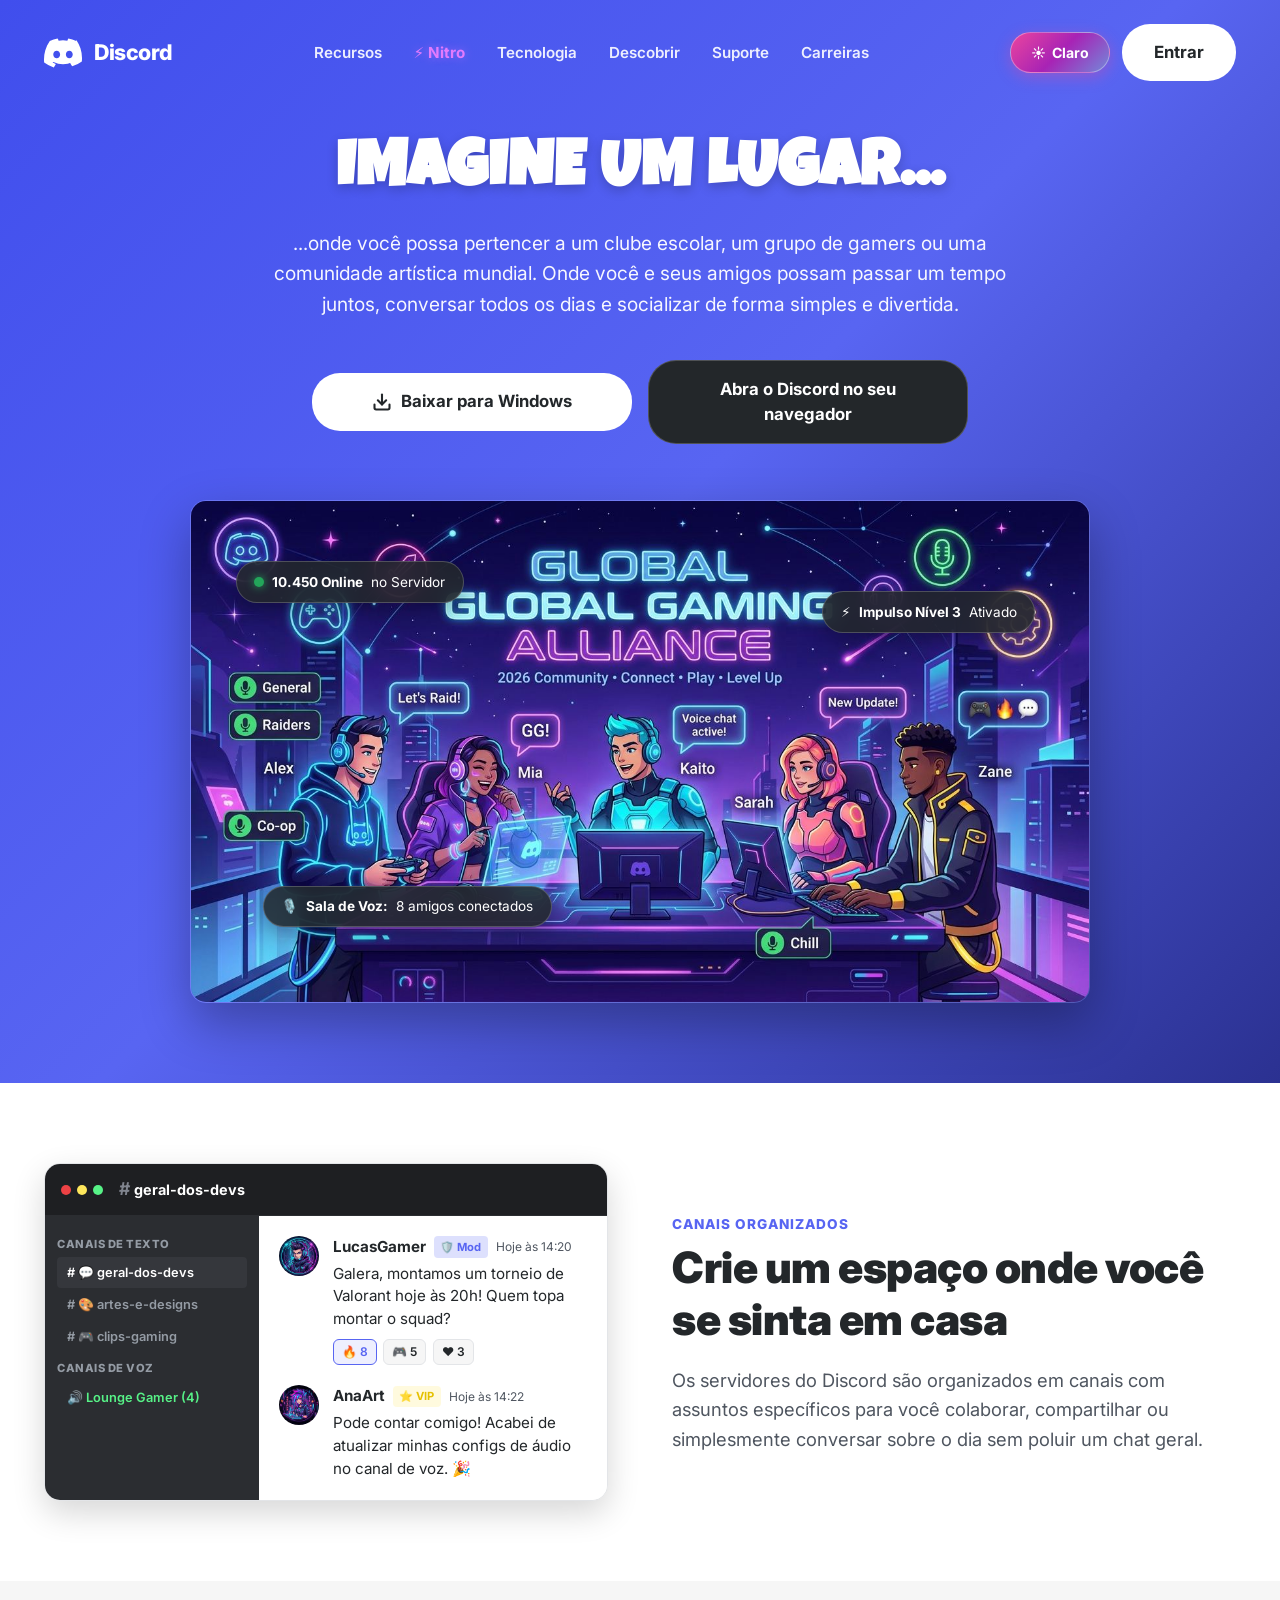
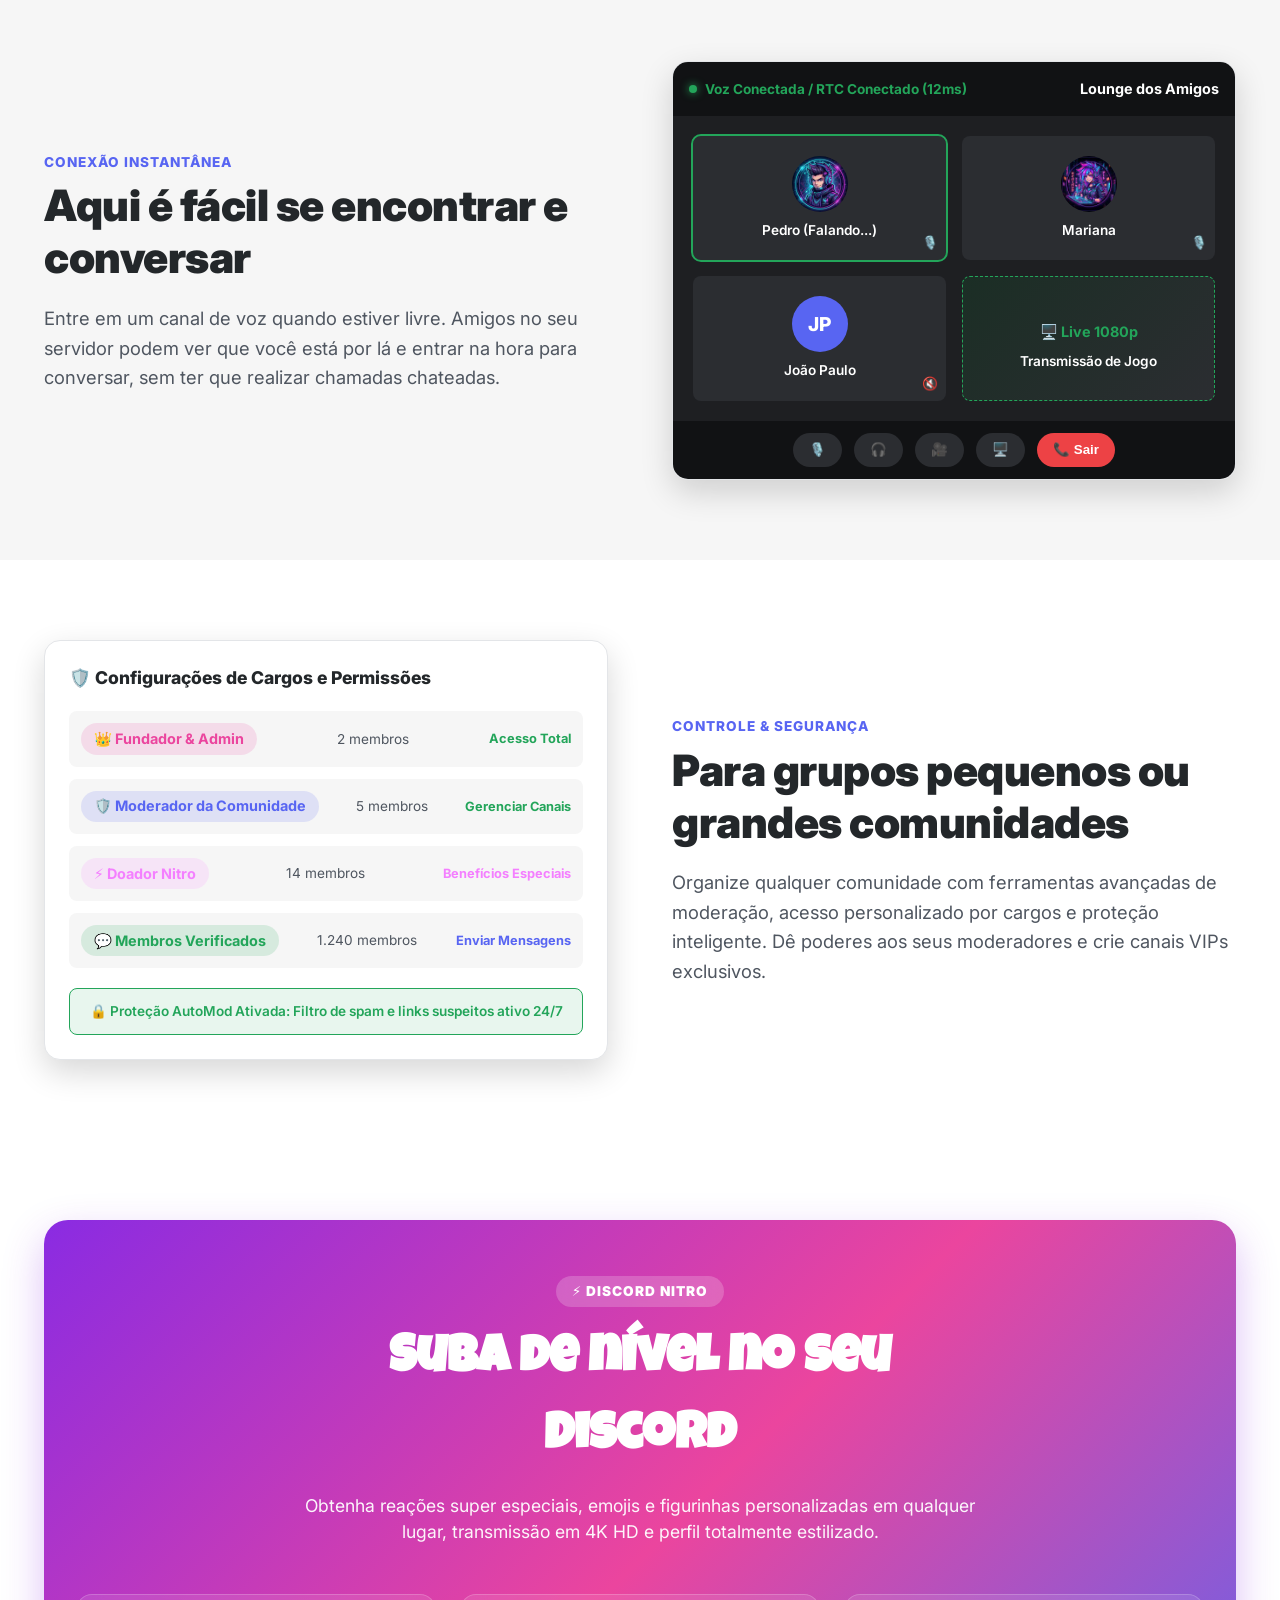
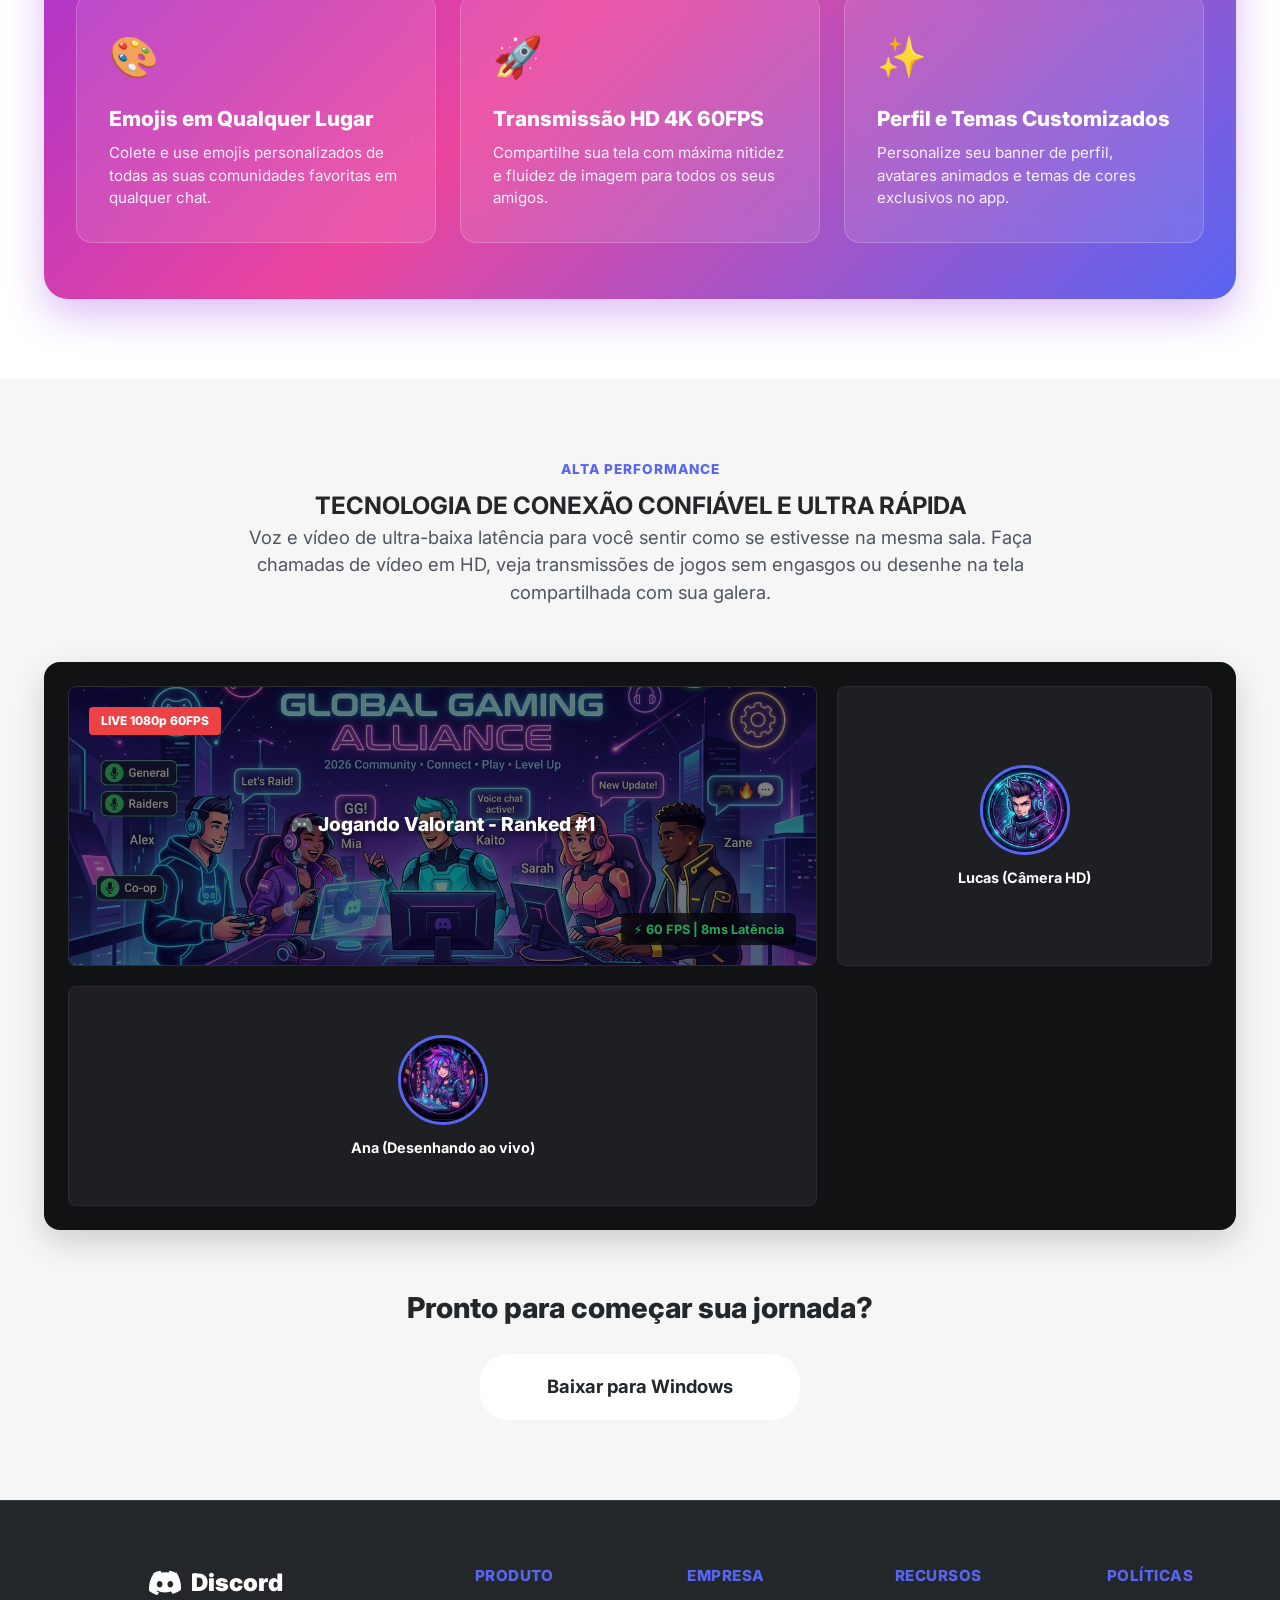
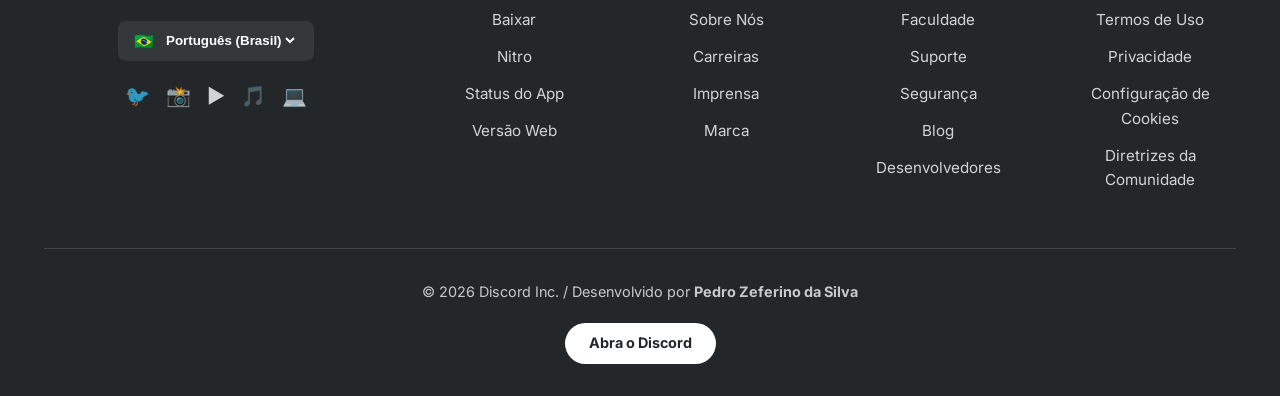
==== commit 415293a6: "refatoração com qualidade no código" ====
--- a/index.html
+++ b/index.html
@@ -1,486 +1,534 @@
 <!DOCTYPE html>
 <html lang="pt-BR">
+
 <head>
-  <meta charset="UTF-8">
-  <meta name="viewport" content="width=device-width, initial-scale=1.0">
-  <meta name="description" content="O Discord é o lugar perfeito para conversar, jogar e criar comunidades com voz, vídeo e texto de alta qualidade. Baixe para Windows ou abra no seu navegador.">
-  <meta name="keywords" content="Discord, landing page, comunidade, voz, vídeo, chat, gaming, nitro, 2026">
-  <meta property="og:title" content="Discord - Imagine um lugar...">
-  <meta property="og:description" content="Onde você possa pertencer a um clube escolar, um grupo de gamers ou uma comunidade artística mundial.">
-  <meta property="og:type" content="website">
-
-  <title>Discord - Imagine um lugar... (2026 Edition)</title>
-  
-  <!-- Favicon SVG Inline para evitar erro 404 de favicon.ico no console -->
-  <link rel="icon" type="image/svg+xml" href="data:image/svg+xml,<svg xmlns='http://www.w3.org/2000/svg' viewBox='0 0 127.14 96.36' fill='%235865F2'><path d='M107.7,8.07A105.15,105.15,0,0,0,81.47,0a72.06,72.06,0,0,0-3.36,6.83A97.68,97.68,0,0,0,49,6.83,72.37,72.37,0,0,0,45.64,0,105.89,105.89,0,0,0,19.39,8.09C2.79,32.65-1.71,56.6.54,80.21A105.73,105.73,0,0,0,32.71,96.36,77.7,77.7,0,0,0,39.6,85.25a68.42,68.42,0,0,1-10.85-5.18c.91-.66,1.8-1.34,2.66-2a75.57,75.57,0,0,0,64.32,0c.87.68,1.75,1.36,2.66-2a68.68,68.68,0,0,1-10.87,5.19,77,77,0,0,0,6.89,11.1,105.25,105.25,0,0,0,32.19-16.14c2.64-27.38-4.51-51.11-18.91-72.15ZM42.45,65.69C36.18,65.69,31,60,31,53s5-12.74,11.43-12.74S54,45.91,53.87,53,48.83,65.69,42.45,65.69Zm42.24,0C78.41,65.69,73.25,60,73.25,53s5-12.74,11.44-12.74S96.23,45.91,96.11,53,91.08,65.69,84.69,65.69Z'/></svg>">
-
-  <!-- Google Fonts -->
-  <link rel="preconnect" href="https://fonts.googleapis.com">
-  <link rel="preconnect" href="https://fonts.gstatic.com" crossorigin>
-  <link href="https://fonts.googleapis.com/css2?family=Inter:wght@400;500;600;700;800;900&family=Luckiest+Guy&display=swap" rel="stylesheet">
-  
-  <link rel="stylesheet" href="css/style.css">
+	<meta charset="UTF-8">
+	<meta name="viewport" content="width=device-width, initial-scale=1.0">
+	<meta name="theme-color" content="#5865f2">
+	<meta name="description"
+		content="O Discord é o lugar perfeito para conversar, jogar e criar comunidades com voz, vídeo e texto de alta qualidade. Baixe para Windows ou abra no seu navegador.">
+	<meta name="keywords" content="Discord, landing page, comunidade, voz, vídeo, chat, gaming, nitro, 2026">
+	<meta property="og:title" content="Discord - Imagine um lugar...">
+	<meta property="og:description"
+		content="Onde você possa pertencer a um clube escolar, um grupo de gamers ou uma comunidade artística mundial.">
+	<meta property="og:type" content="website">
+	<meta property="og:image" content="images/hero_bg.jpg">
+	<meta name="twitter:card" content="summary_large_image">
+	<meta name="twitter:title" content="Discord - Imagine um lugar...">
+	<meta name="twitter:description"
+		content="Onde você possa pertencer a um clube escolar, um grupo de gamers ou uma comunidade artística mundial.">
+	<meta name="twitter:image" content="images/hero_bg.jpg">
+
+	<title>Discord - Imagine um lugar... (2026 Edition)</title>
+
+	<!-- Favicon SVG Inline para evitar erro 404 de favicon.ico no console -->
+	<link rel="icon" type="image/svg+xml"
+		href="data:image/svg+xml,<svg xmlns='http://www.w3.org/2000/svg' viewBox='0 0 127.14 96.36' fill='%235865F2'><path d='M107.7,8.07A105.15,105.15,0,0,0,81.47,0a72.06,72.06,0,0,0-3.36,6.83A97.68,97.68,0,0,0,49,6.83,72.37,72.37,0,0,0,45.64,0,105.89,105.89,0,0,0,19.39,8.09C2.79,32.65-1.71,56.6.54,80.21A105.73,105.73,0,0,0,32.71,96.36,77.7,77.7,0,0,0,39.6,85.25a68.42,68.42,0,0,1-10.85-5.18c.91-.66,1.8-1.34,2.66-2a75.57,75.57,0,0,0,64.32,0c.87.68,1.75,1.36,2.66-2a68.68,68.68,0,0,1-10.87,5.19,77,77,0,0,0,6.89,11.1,105.25,105.25,0,0,0,32.19-16.14c2.64-27.38-4.51-51.11-18.91-72.15ZM42.45,65.69C36.18,65.69,31,60,31,53s5-12.74,11.43-12.74S54,45.91,53.87,53,48.83,65.69,42.45,65.69Zm42.24,0C78.41,65.69,73.25,60,73.25,53s5-12.74,11.44-12.74S96.23,45.91,96.11,53,91.08,65.69,84.69,65.69Z'/></svg>">
+
+	<!-- Google Fonts -->
+	<link rel="preconnect" href="https://fonts.googleapis.com">
+	<link rel="preconnect" href="https://fonts.gstatic.com" crossorigin>
+	<link
+		href="https://fonts.googleapis.com/css2?family=Inter:wght@400;500;600;700;800;900&family=Luckiest+Guy&display=swap"
+		rel="stylesheet">
+
+	<link rel="stylesheet" href="css/style.css">
 </head>
+
 <body>
 
-  <!-- CHECKBOXES PARA MODO ESCURO E MENU MOBILE (PURE CSS TRICK COM :has & SIBLINGS) -->
-  <input type="checkbox" id="theme-toggle" class="theme-toggle-checkbox" aria-label="Alternar Tema Claro/Escuro">
-  <input type="checkbox" id="mobile-menu-toggle" class="mobile-menu-checkbox" aria-label="Abrir Menu Mobile">
-
-  <!-- CABEÇALHO / HERO SECTION -->
-  <header class="hero">
-    <div class="container container-header">
-      <nav class="navbar" aria-label="Navegação Principal">
-        <a href="#" class="logo-link" id="nav-brand">
-          <svg class="discord-logo" width="38" height="38" viewBox="0 0 127.14 96.36" fill="currentColor" aria-hidden="true">
-            <path d="M107.7,8.07A105.15,105.15,0,0,0,81.47,0a72.06,72.06,0,0,0-3.36,6.83A97.68,97.68,0,0,0,49,6.83,72.37,72.37,0,0,0,45.64,0,105.89,105.89,0,0,0,19.39,8.09C2.79,32.65-1.71,56.6.54,80.21A105.73,105.73,0,0,0,32.71,96.36,77.7,77.7,0,0,0,39.6,85.25a68.42,68.42,0,0,1-10.85-5.18c.91-.66,1.8-1.34,2.66-2a75.57,75.57,0,0,0,64.32,0c.87.68,1.75,1.36,2.66-2a68.68,68.68,0,0,1-10.87,5.19,77,77,0,0,0,6.89,11.1,105.25,105.25,0,0,0,32.19-16.14c2.64-27.38-4.51-51.11-18.91-72.15ZM42.45,65.69C36.18,65.69,31,60,31,53s5-12.74,11.43-12.74S54,45.91,53.87,53,48.83,65.69,42.45,65.69Zm42.24,0C78.41,65.69,73.25,60,73.25,53s5-12.74,11.44-12.74S96.23,45.91,96.11,53,91.08,65.69,84.69,65.69Z"/>
-          </svg>
-          <span class="brand-name">Discord</span>
-        </a>
-
-        <!-- LINKS DE NAVEGAÇÃO DESKTOP -->
-        <ul class="nav-links">
-          <li><a href="#features" class="nav-item">Recursos</a></li>
-          <li><a href="#nitro" class="nav-item nav-nitro-link">⚡ Nitro</a></li>
-          <li><a href="#tecnologia" class="nav-item">Tecnologia</a></li>
-          <li><a href="#descobrir" class="nav-item">Descobrir</a></li>
-          <li><a href="#suporte" class="nav-item">Suporte</a></li>
-          <li><a href="#carreiras" class="nav-item">Carreiras</a></li>
-        </ul>
-
-        <!-- AÇÕES DO HEADER: TEMA + LOGIN + BOTÃO MOBILE -->
-        <div class="nav-actions">
-          <!-- BOTÃO DE ALTERNÂNCIA DE TEMA CLARO / ESCURO -->
-          <label for="theme-toggle" class="theme-toggle-btn" title="Alternar Modo Claro / Escuro">
-            <span class="icon-sun" aria-hidden="true">☀️ <span class="theme-label-text">Claro</span></span>
-            <span class="icon-moon" aria-hidden="true">🌙 <span class="theme-label-text">Escuro</span></span>
-          </label>
-
-          <a href="app.html" class="btn btn-login">Entrar</a>
-
-          <!-- HAMBURGER MENU MOBILE -->
-          <label for="mobile-menu-toggle" class="hamburger-btn" aria-label="Abrir menu mobile">
-            <span></span>
-            <span></span>
-            <span></span>
-          </label>
-        </div>
-      </nav>
-
-      <!-- DRAWER DE MENU MOBILE (CSS PURO) -->
-      <div class="mobile-drawer">
-        <div class="drawer-header">
-          <div class="logo">
-            <svg class="discord-logo" width="28" height="28" viewBox="0 0 127.14 96.36" fill="currentColor">
-              <path d="M107.7,8.07A105.15,105.15,0,0,0,81.47,0a72.06,72.06,0,0,0-3.36,6.83A97.68,97.68,0,0,0,49,6.83,72.37,72.37,0,0,0,45.64,0,105.89,105.89,0,0,0,19.39,8.09C2.79,32.65-1.71,56.6.54,80.21A105.73,105.73,0,0,0,32.71,96.36,77.7,77.7,0,0,0,39.6,85.25a68.42,68.42,0,0,1-10.85-5.18c.91-.66,1.8-1.34,2.66-2a75.57,75.57,0,0,0,64.32,0c.87.68,1.75,1.36,2.66-2a68.68,68.68,0,0,1-10.87,5.19,77,77,0,0,0,6.89,11.1,105.25,105.25,0,0,0,32.19-16.14c2.64-27.38-4.51-51.11-18.91-72.15ZM42.45,65.69C36.18,65.69,31,60,31,53s5-12.74,11.43-12.74S54,45.91,53.87,53,48.83,65.69,42.45,65.69Zm42.24,0C78.41,65.69,73.25,60,73.25,53s5-12.74,11.44-12.74S96.23,45.91,96.11,53,91.08,65.69,84.69,65.69Z"/>
-            </svg>
-            <span>Discord</span>
-          </div>
-          <label for="mobile-menu-toggle" class="drawer-close" aria-label="Fechar menu">&times;</label>
-        </div>
-        <ul class="mobile-nav-links">
-          <li><a href="#features">Recursos</a></li>
-          <li><a href="#nitro">⚡ Nitro</a></li>
-          <li><a href="#tecnologia">Tecnologia</a></li>
-          <li><a href="#descobrir">Descobrir</a></li>
-          <li><a href="#suporte">Suporte</a></li>
-          <li><a href="#carreiras">Carreiras</a></li>
-        </ul>
-        <div class="mobile-drawer-cta">
-          <a href="#" class="btn btn-primary btn-block">Baixar para Windows</a>
-        </div>
-      </div>
-
-      <!-- HERO CONTEÚDO -->
-      <div class="hero-content">
-        <h1 class="hero-title">IMAGINE UM LUGAR...</h1>
-        <p class="hero-subtitle">
-          ...onde você possa pertencer a um clube escolar, um grupo de gamers ou uma comunidade artística mundial. Onde você e seus amigos possam passar um tempo juntos, conversar todos os dias e socializar de forma simples e divertida.
-        </p>
-        
-        <div class="hero-buttons">
-          <a href="#" class="btn btn-primary btn-hero">
-            <svg width="20" height="20" viewBox="0 0 24 24" fill="none" stroke="currentColor" stroke-width="2.5" stroke-linecap="round" stroke-linejoin="round">
-              <path d="M21 15v4a2 2 0 0 1-2 2H5a2 2 0 0 1-2-2v-4"></path>
-              <polyline points="7 10 12 15 17 10"></polyline>
-              <line x1="12" y1="15" x2="12" y2="3"></line>
-            </svg>
-            Baixar para Windows
-          </a>
-          <a href="app.html" class="btn btn-secondary btn-hero">Abra o Discord no seu navegador</a>
-        </div>
-
-        <!-- HERO BANNER INTERATIVO COM CARDS DESTATUS -->
-        <div class="hero-visual-showcase">
-          <img src="images/hero_bg.jpg" alt="Comunidade Discord em Ação" class="hero-banner-img">
-          
-          <div class="floating-badge badge-1">
-            <span class="status-dot online"></span>
-            <strong>10.450 Online</strong> no Servidor
-          </div>
-
-          <div class="floating-badge badge-2">
-            <span class="badge-icon">🎙️</span>
-            <strong>Sala de Voz:</strong> 8 amigos conectados
-          </div>
-
-          <div class="floating-badge badge-3">
-            <span class="badge-icon">⚡</span>
-            <strong>Impulso Nível 3</strong> Ativado
-          </div>
-        </div>
-      </div>
-    </div>
-  </header>
-
-  <!-- CONTEÚDO PRINCIPAL (SEÇÕES) -->
-  <main id="main-content">
-
-    <!-- RECURSO 1: CANAIS DE TEXTO -->
-    <section id="features" class="feature-section section-bg-1">
-      <div class="container grid-2-col">
-        
-        <!-- MOCKUP UI DISCORD CHAT REALISTA -->
-        <div class="feature-media">
-          <div class="discord-ui-card chat-widget">
-            <div class="widget-header">
-              <div class="window-controls">
-                <span class="dot red"></span>
-                <span class="dot yellow"></span>
-                <span class="dot green"></span>
-              </div>
-              <div class="channel-title">
-                <span class="hashtag">#</span>
-                <span>geral-dos-devs</span>
-              </div>
-            </div>
-
-            <div class="widget-body">
-              <div class="chat-sidebar">
-                <div class="sidebar-category">CANAIS DE TEXTO</div>
-                <div class="sidebar-channel active"># 💬 geral-dos-devs</div>
-                <div class="sidebar-channel"># 🎨 artes-e-designs</div>
-                <div class="sidebar-channel"># 🎮 clips-gaming</div>
-                <div class="sidebar-category">CANAIS DE VOZ</div>
-                <div class="sidebar-channel voice">🔊 Lounge Gamer (4)</div>
-              </div>
-
-              <div class="chat-feed">
-                <!-- MENSAGEM 1 -->
-                <div class="chat-message">
-                  <img src="images/avatar_gamer.jpg" alt="Avatar Lucas" class="msg-avatar">
-                  <div class="msg-content">
-                    <div class="msg-header">
-                      <span class="msg-author">LucasGamer</span>
-                      <span class="role-badge mod">🛡️ Mod</span>
-                      <span class="msg-time">Hoje às 14:20</span>
-                    </div>
-                    <p class="msg-text">Galera, montamos um torneio de Valorant hoje às 20h! Quem topa montar o squad?</p>
-                    <div class="msg-reactions">
-                      <span class="reaction active">🔥 8</span>
-                      <span class="reaction">🎮 5</span>
-                      <span class="reaction">❤️ 3</span>
-                    </div>
-                  </div>
-                </div>
-
-                <!-- MENSAGEM 2 -->
-                <div class="chat-message">
-                  <img src="images/avatar_artist.jpg" alt="Avatar Ana" class="msg-avatar">
-                  <div class="msg-content">
-                    <div class="msg-header">
-                      <span class="msg-author">AnaArt</span>
-                      <span class="role-badge vip">⭐ VIP</span>
-                      <span class="msg-time">Hoje às 14:22</span>
-                    </div>
-                    <p class="msg-text">Pode contar comigo! Acabei de atualizar minhas configs de áudio no canal de voz. 🎉</p>
-                  </div>
-                </div>
-              </div>
-            </div>
-          </div>
-        </div>
-
-        <div class="feature-text">
-          <span class="section-tag">Canais Organizadoss</span>
-          <h2>Crie um espaço onde você se sinta em casa</h2>
-          <p>Os servidores do Discord são organizados em canais com assuntos específicos para você colaborar, compartilhar ou simplesmente conversar sobre o dia sem poluir um chat geral.</p>
-        </div>
-
-      </div>
-    </section>
-
-    <!-- RECURSO 2: CANAIS DE VOZ -->
-    <section class="feature-section section-bg-2">
-      <div class="container grid-2-col reverse">
-        
-        <!-- MOCKUP UI VOZ DISCORD -->
-        <div class="feature-media">
-          <div class="discord-ui-card voice-widget">
-            <div class="widget-header">
-              <div class="voice-status">
-                <span class="pulse-indicator"></span>
-                <span>Voz Conectada / RTC Conectado (12ms)</span>
-              </div>
-              <span class="room-name">Lounge dos Amigos</span>
-            </div>
-
-            <div class="voice-grid">
-              <div class="voice-user speaking">
-                <img src="images/avatar_gamer.jpg" alt="Amigo 1" class="voice-avatar">
-                <span class="speaking-ring"></span>
-                <span class="user-name">Pedro (Falando...)</span>
-                <span class="mic-status unmuted">🎙️</span>
-              </div>
-
-              <div class="voice-user">
-                <img src="images/avatar_artist.jpg" alt="Amiga 2" class="voice-avatar">
-                <span class="user-name">Mariana</span>
-                <span class="mic-status unmuted">🎙️</span>
-              </div>
-
-              <div class="voice-user">
-                <div class="avatar-placeholder color-1">JP</div>
-                <span class="user-name">João Paulo</span>
-                <span class="mic-status muted">🔇</span>
-              </div>
-
-              <div class="voice-user screen-sharing">
-                <div class="screen-icon">🖥️ Live 1080p</div>
-                <span class="user-name">Transmissão de Jogo</span>
-              </div>
-            </div>
-
-            <div class="voice-controls-bar">
-              <button class="ctrl-btn active" title="Microfone">🎙️</button>
-              <button class="ctrl-btn active" title="Fone de Ouvido">🎧</button>
-              <button class="ctrl-btn" title="Câmera">🎥</button>
-              <button class="ctrl-btn screen" title="Compartilhar Tela">🖥️</button>
-              <button class="ctrl-btn disconnect" title="Desconectar">📞 Sair</button>
-            </div>
-          </div>
-        </div>
-
-        <div class="feature-text">
-          <span class="section-tag">Conexão Instantânea</span>
-          <h2>Aqui é fácil se encontrar e conversar</h2>
-          <p>Entre em um canal de voz quando estiver livre. Amigos no seu servidor podem ver que você está por lá e entrar na hora para conversar, sem ter que realizar chamadas chateadas.</p>
-        </div>
-
-      </div>
-    </section>
-
-    <!-- RECURSO 3: FERRAMENTAS DE MODERAÇÃO -->
-    <section class="feature-section section-bg-1">
-      <div class="container grid-2-col">
-        
-        <!-- MOCKUP CARGOS E MODERAÇÃO -->
-        <div class="feature-media">
-          <div class="discord-ui-card roles-widget">
-            <div class="widget-header">
-              <span class="widget-title">🛡️ Configurações de Cargos e Permissões</span>
-            </div>
-
-            <div class="roles-list">
-              <div class="role-item">
-                <div class="role-badge-large admin">👑 Fundador & Admin</div>
-                <span class="role-count">2 membros</span>
-                <span class="perm-status green">Acesso Total</span>
-              </div>
-
-              <div class="role-item">
-                <div class="role-badge-large mod">🛡️ Moderador da Comunidade</div>
-                <span class="role-count">5 membros</span>
-                <span class="perm-status green">Gerenciar Canais</span>
-              </div>
-
-              <div class="role-item">
-                <div class="role-badge-large nitro">⚡ Doador Nitro</div>
-                <span class="role-count">14 membros</span>
-                <span class="perm-status purple">Benefícios Especiais</span>
-              </div>
-
-              <div class="role-item">
-                <div class="role-badge-large member">💬 Membros Verificados</div>
-                <span class="role-count">1.240 membros</span>
-                <span class="perm-status blue">Enviar Mensagens</span>
-              </div>
-            </div>
-
-            <div class="security-banner">
-              <span>🔒 Proteção AutoMod Ativada: Filtro de spam e links suspeitos ativo 24/7</span>
-            </div>
-          </div>
-        </div>
-
-        <div class="feature-text">
-          <span class="section-tag">Controle & Segurança</span>
-          <h2>Para grupos pequenos ou grandes comunidades</h2>
-          <p>Organize qualquer comunidade com ferramentas avançadas de moderação, acesso personalizado por cargos e proteção inteligente. Dê poderes aos seus moderadores e crie canais VIPs exclusivos.</p>
-        </div>
-
-      </div>
-    </section>
-
-    <!-- SEÇÃO NITRO (MEHORIA MODERNA 2026) -->
-    <section id="nitro" class="nitro-section">
-      <div class="container">
-        <div class="nitro-card">
-          <div class="nitro-header">
-            <span class="nitro-badge">⚡ DISCORD NITRO</span>
-            <h2>Suba de nível no seu Discord</h2>
-            <p>Obtenha reações super especiais, emojis e figurinhas personalizadas em qualquer lugar, transmissão em 4K HD e perfil totalmente estilizado.</p>
-          </div>
-
-          <div class="nitro-grid">
-            <div class="nitro-feature">
-              <div class="nitro-icon">🎨</div>
-              <h3>Emojis em Qualquer Lugar</h3>
-              <p>Colete e use emojis personalizados de todas as suas comunidades favoritas em qualquer chat.</p>
-            </div>
-
-            <div class="nitro-feature">
-              <div class="nitro-icon">🚀</div>
-              <h3>Transmissão HD 4K 60FPS</h3>
-              <p>Compartilhe sua tela com máxima nitidez e fluidez de imagem para todos os seus amigos.</p>
-            </div>
-
-            <div class="nitro-feature">
-              <div class="nitro-icon">✨</div>
-              <h3>Perfil e Temas Customizados</h3>
-              <p>Personalize seu banner de perfil, avatares animados e temas de cores exclusivos no app.</p>
-            </div>
-          </div>
-        </div>
-      </div>
-    </section>
-
-    <!-- SEÇÃO TECNOLOGIA (VÍDEO 4K E BAIXA LATÊNCIA) -->
-    <section id="tecnologia" class="tech-section section-bg-2">
-      <div class="container center-text">
-        <span class="section-tag center">Alta Performance</span>
-        <h2>TECNOLOGIA DE CONEXÃO CONFIÁVEL E ULTRA RÁPIDA</h2>
-        <p class="tech-description">
-          Voz e vídeo de ultra-baixa latência para você sentir como se estivesse na mesma sala. Faça chamadas de vídeo em HD, veja transmissões de jogos sem engasgos ou desenhe na tela compartilhada com sua galera.
-        </p>
-
-        <!-- STREAMING VIDEO MOCKUP GRID -->
-        <div class="video-grid-preview">
-          <div class="video-card stream-main">
-            <div class="stream-badge">LIVE 1080p 60FPS</div>
-            <div class="stream-title">🎮 Jogando Valorant - Ranked #1</div>
-            <div class="stream-overlay">
-              <span class="fps-counter">⚡ 60 FPS | 8ms Latência</span>
-            </div>
-          </div>
-
-          <div class="video-card webcam-user">
-            <img src="images/avatar_gamer.jpg" alt="Lucas" class="webcam-img">
-            <span class="webcam-name">Lucas (Câmera HD)</span>
-          </div>
-
-          <div class="video-card webcam-user">
-            <img src="images/avatar_artist.jpg" alt="Ana" class="webcam-img">
-            <span class="webcam-name">Ana (Desenhando ao vivo)</span>
-          </div>
-        </div>
-
-        <div class="tech-cta">
-          <h3>Pronto para começar sua jornada?</h3>
-          <a href="#" class="btn btn-primary btn-large">Baixar para Windows</a>
-        </div>
-      </div>
-    </section>
-
-  </main>
-
-  <!-- RODAPÉ COMPLETO ESTILO DISCORD -->
-  <footer class="footer">
-    <div class="container">
-      
-      <div class="footer-top-grid">
-        
-        <!-- BLING BRAND / IDIOMA -->
-        <div class="footer-brand-col">
-          <div class="logo">
-            <svg class="discord-logo" width="32" height="32" viewBox="0 0 127.14 96.36" fill="currentColor">
-              <path d="M107.7,8.07A105.15,105.15,0,0,0,81.47,0a72.06,72.06,0,0,0-3.36,6.83A97.68,97.68,0,0,0,49,6.83,72.37,72.37,0,0,0,45.64,0,105.89,105.89,0,0,0,19.39,8.09C2.79,32.65-1.71,56.6.54,80.21A105.73,105.73,0,0,0,32.71,96.36,77.7,77.7,0,0,0,39.6,85.25a68.42,68.42,0,0,1-10.85-5.18c.91-.66,1.8-1.34,2.66-2a75.57,75.57,0,0,0,64.32,0c.87.68,1.75,1.36,2.66-2a68.68,68.68,0,0,1-10.87,5.19,77,77,0,0,0,6.89,11.1,105.25,105.25,0,0,0,32.19-16.14c2.64-27.38-4.51-51.11-18.91-72.15ZM42.45,65.69C36.18,65.69,31,60,31,53s5-12.74,11.43-12.74S54,45.91,53.87,53,48.83,65.69,42.45,65.69Zm42.24,0C78.41,65.69,73.25,60,73.25,53s5-12.74,11.44-12.74S96.23,45.91,96.11,53,91.08,65.69,84.69,65.69Z"/>
-            </svg>
-            <span class="footer-title">Discord</span>
-          </div>
-
-          <div class="language-selector">
-            <span class="flag">🇧🇷</span>
-            <select aria-label="Selecionar Idioma">
-              <option value="pt-BR" selected>Português (Brasil)</option>
-              <option value="en-US">English (US)</option>
-              <option value="es-ES">Español</option>
-            </select>
-          </div>
-
-          <div class="social-links">
-            <a href="#" aria-label="Twitter / X">🐦</a>
-            <a href="#" aria-label="Instagram">📸</a>
-            <a href="#" aria-label="YouTube">▶️</a>
-            <a href="#" aria-label="TikTok">🎵</a>
-            <a href="#" aria-label="GitHub">💻</a>
-          </div>
-        </div>
-
-        <!-- COLUNAS DE LINKS -->
-        <div class="footer-links-col">
-          <h4>Produto</h4>
-          <ul>
-            <li><a href="#">Baixar</a></li>
-            <li><a href="#">Nitro</a></li>
-            <li><a href="#">Status do App</a></li>
-            <li><a href="#">Versão Web</a></li>
-          </ul>
-        </div>
-
-        <div class="footer-links-col">
-          <h4>Empresa</h4>
-          <ul>
-            <li><a href="#">Sobre Nós</a></li>
-            <li><a href="#">Carreiras</a></li>
-            <li><a href="#">Imprensa</a></li>
-            <li><a href="#">Marca</a></li>
-          </ul>
-        </div>
-
-        <div class="footer-links-col">
-          <h4>Recursos</h4>
-          <ul>
-            <li><a href="#">Faculdade</a></li>
-            <li><a href="#">Suporte</a></li>
-            <li><a href="#">Segurança</a></li>
-            <li><a href="#">Blog</a></li>
-            <li><a href="#">Desenvolvedores</a></li>
-          </ul>
-        </div>
-
-        <div class="footer-links-col">
-          <h4>Políticas</h4>
-          <ul>
-            <li><a href="#">Termos de Uso</a></li>
-            <li><a href="#">Privacidade</a></li>
-            <li><a href="#">Configuração de Cookies</a></li>
-            <li><a href="#">Diretrizes da Comunidade</a></li>
-          </ul>
-        </div>
-
-      </div>
-
-      <!-- RODAPÉ INFERIOR -->
-      <div class="footer-bottom">
-        <div class="footer-bottom-wrapper">
-          <p class="copyright">&copy; 2026 Discord Inc. / Desenvolvido por <strong>Pedro Zeferino da Silva</strong></p>
-          <a href="app.html" class="btn btn-primary btn-sm">Abra o Discord</a>
-        </div>
-      </div>
-
-    </div>
-  </footer>
+	<!-- LINK DE ACESSIBILIDADE: PULAR PARA O CONTEÚDO PRINCIPAL -->
+	<a class="skip-link" href="#main-content">Pular para o conteúdo principal</a>
+
+	<!-- CHECKBOXES PARA MODO ESCURO E MENU MOBILE (PURE CSS TRICK COM :has & SIBLINGS) -->
+	<input type="checkbox" id="theme-toggle" class="theme-toggle-checkbox" aria-label="Alternar Tema Claro/Escuro">
+	<input type="checkbox" id="mobile-menu-toggle" class="mobile-menu-checkbox" aria-label="Abrir Menu Mobile">
+
+	<!-- CABEÇALHO / HERO SECTION -->
+	<header class="hero">
+		<div class="container container-header">
+			<nav class="navbar" aria-label="Navegação Principal">
+				<a href="#" class="logo-link" id="nav-brand">
+					<svg class="discord-logo" width="38" height="38" viewBox="0 0 127.14 96.36" fill="currentColor"
+						aria-hidden="true">
+						<path
+							d="M107.7,8.07A105.15,105.15,0,0,0,81.47,0a72.06,72.06,0,0,0-3.36,6.83A97.68,97.68,0,0,0,49,6.83,72.37,72.37,0,0,0,45.64,0,105.89,105.89,0,0,0,19.39,8.09C2.79,32.65-1.71,56.6.54,80.21A105.73,105.73,0,0,0,32.71,96.36,77.7,77.7,0,0,0,39.6,85.25a68.42,68.42,0,0,1-10.85-5.18c.91-.66,1.8-1.34,2.66-2a75.57,75.57,0,0,0,64.32,0c.87.68,1.75,1.36,2.66-2a68.68,68.68,0,0,1-10.87,5.19,77,77,0,0,0,6.89,11.1,105.25,105.25,0,0,0,32.19-16.14c2.64-27.38-4.51-51.11-18.91-72.15ZM42.45,65.69C36.18,65.69,31,60,31,53s5-12.74,11.43-12.74S54,45.91,53.87,53,48.83,65.69,42.45,65.69Zm42.24,0C78.41,65.69,73.25,60,73.25,53s5-12.74,11.44-12.74S96.23,45.91,96.11,53,91.08,65.69,84.69,65.69Z" />
+					</svg>
+					<span class="brand-name">Discord</span>
+				</a>
+
+				<!-- LINKS DE NAVEGAÇÃO DESKTOP -->
+				<ul class="nav-links">
+					<li><a href="#features" class="nav-item">Recursos</a></li>
+					<li><a href="#nitro" class="nav-item nav-nitro-link">⚡ Nitro</a></li>
+					<li><a href="#tecnologia" class="nav-item">Tecnologia</a></li>
+					<li><a href="#descobrir" class="nav-item">Descobrir</a></li>
+					<li><a href="#suporte" class="nav-item">Suporte</a></li>
+					<li><a href="#carreiras" class="nav-item">Carreiras</a></li>
+				</ul>
+
+				<!-- AÇÕES DO HEADER: TEMA + LOGIN + BOTÃO MOBILE -->
+				<div class="nav-actions">
+					<!-- BOTÃO DE ALTERNÂNCIA DE TEMA CLARO / ESCURO -->
+					<label for="theme-toggle" class="theme-toggle-btn" title="Alternar Modo Claro / Escuro">
+						<span class="icon-sun" aria-hidden="true">☀️ <span class="theme-label-text">Claro</span></span>
+						<span class="icon-moon" aria-hidden="true">🌙 <span
+								class="theme-label-text">Escuro</span></span>
+					</label>
+
+					<a href="app.html" class="btn btn-login">Entrar</a>
+
+					<!-- HAMBURGER MENU MOBILE -->
+					<label for="mobile-menu-toggle" class="hamburger-btn" aria-label="Abrir menu mobile">
+						<span></span>
+						<span></span>
+						<span></span>
+					</label>
+				</div>
+			</nav>
+
+			<!-- DRAWER DE MENU MOBILE (CSS PURO) -->
+			<div class="mobile-drawer">
+				<div class="drawer-header">
+					<div class="logo">
+						<svg class="discord-logo" width="28" height="28" viewBox="0 0 127.14 96.36"
+							fill="currentColor" aria-hidden="true">
+							<path
+								d="M107.7,8.07A105.15,105.15,0,0,0,81.47,0a72.06,72.06,0,0,0-3.36,6.83A97.68,97.68,0,0,0,49,6.83,72.37,72.37,0,0,0,45.64,0,105.89,105.89,0,0,0,19.39,8.09C2.79,32.65-1.71,56.6.54,80.21A105.73,105.73,0,0,0,32.71,96.36,77.7,77.7,0,0,0,39.6,85.25a68.42,68.42,0,0,1-10.85-5.18c.91-.66,1.8-1.34,2.66-2a75.57,75.57,0,0,0,64.32,0c.87.68,1.75,1.36,2.66-2a68.68,68.68,0,0,1-10.87,5.19,77,77,0,0,0,6.89,11.1,105.25,105.25,0,0,0,32.19-16.14c2.64-27.38-4.51-51.11-18.91-72.15ZM42.45,65.69C36.18,65.69,31,60,31,53s5-12.74,11.43-12.74S54,45.91,53.87,53,48.83,65.69,42.45,65.69Zm42.24,0C78.41,65.69,73.25,60,73.25,53s5-12.74,11.44-12.74S96.23,45.91,96.11,53,91.08,65.69,84.69,65.69Z" />
+						</svg>
+						<span>Discord</span>
+					</div>
+					<label for="mobile-menu-toggle" class="drawer-close" aria-label="Fechar menu">&times;</label>
+				</div>
+				<ul class="mobile-nav-links">
+					<li><a href="#features">Recursos</a></li>
+					<li><a href="#nitro">⚡ Nitro</a></li>
+					<li><a href="#tecnologia">Tecnologia</a></li>
+					<li><a href="#descobrir">Descobrir</a></li>
+					<li><a href="#suporte">Suporte</a></li>
+					<li><a href="#carreiras">Carreiras</a></li>
+				</ul>
+				<div class="mobile-drawer-cta">
+					<a href="#" class="btn btn-primary btn-block">Baixar para Windows</a>
+				</div>
+			</div>
+
+			<!-- HERO CONTEÚDO -->
+			<div class="hero-content">
+				<h1 class="hero-title">IMAGINE UM LUGAR...</h1>
+				<p class="hero-subtitle">
+					...onde você possa pertencer a um clube escolar, um grupo de gamers ou uma comunidade artística
+					mundial. Onde você e seus amigos possam passar um tempo juntos, conversar todos os dias e socializar
+					de forma simples e divertida.
+				</p>
+
+				<div class="hero-buttons">
+					<a href="#" class="btn btn-primary btn-hero">
+						<svg width="20" height="20" viewBox="0 0 24 24" fill="none" stroke="currentColor"
+							stroke-width="2.5" stroke-linecap="round" stroke-linejoin="round">
+							<path d="M21 15v4a2 2 0 0 1-2 2H5a2 2 0 0 1-2-2v-4"></path>
+							<polyline points="7 10 12 15 17 10"></polyline>
+							<line x1="12" y1="15" x2="12" y2="3"></line>
+						</svg>
+						Baixar para Windows
+					</a>
+					<a href="app.html" class="btn btn-secondary btn-hero">Abra o Discord no seu navegador</a>
+				</div>
+
+				<!-- HERO BANNER INTERATIVO COM CARDS DESTATUS -->
+				<div class="hero-visual-showcase">
+					<img src="images/hero_bg.jpg" alt="Comunidade Discord em Ação" class="hero-banner-img"
+					width="1376" height="768" fetchpriority="high">
+
+					<div class="floating-badge badge-1">
+						<span class="status-dot online"></span>
+						<strong>10.450 Online</strong> no Servidor
+					</div>
+
+					<div class="floating-badge badge-2">
+						<span class="badge-icon">🎙️</span>
+						<strong>Sala de Voz:</strong> 8 amigos conectados
+					</div>
+
+					<div class="floating-badge badge-3">
+						<span class="badge-icon">⚡</span>
+						<strong>Impulso Nível 3</strong> Ativado
+					</div>
+				</div>
+			</div>
+		</div>
+	</header>
+
+	<!-- CONTEÚDO PRINCIPAL (SEÇÕES) -->
+	<main id="main-content">
+
+		<!-- RECURSO 1: CANAIS DE TEXTO -->
+		<section id="features" class="feature-section section-bg-1">
+			<div class="container grid-2-col">
+
+				<!-- MOCKUP UI DISCORD CHAT REALISTA -->
+				<div class="feature-media">
+					<div class="discord-ui-card chat-widget">
+						<div class="widget-header">
+							<div class="window-controls">
+								<span class="dot red"></span>
+								<span class="dot yellow"></span>
+								<span class="dot green"></span>
+							</div>
+							<div class="channel-title">
+								<span class="hashtag">#</span>
+								<span>geral-dos-devs</span>
+							</div>
+						</div>
+
+						<div class="widget-body">
+							<div class="chat-sidebar">
+								<div class="sidebar-category">CANAIS DE TEXTO</div>
+								<div class="sidebar-channel active"># 💬 geral-dos-devs</div>
+								<div class="sidebar-channel"># 🎨 artes-e-designs</div>
+								<div class="sidebar-channel"># 🎮 clips-gaming</div>
+								<div class="sidebar-category">CANAIS DE VOZ</div>
+								<div class="sidebar-channel voice">🔊 Lounge Gamer (4)</div>
+							</div>
+
+							<div class="chat-feed">
+								<!-- MENSAGEM 1 -->
+								<div class="chat-message">
+									<img src="images/avatar_gamer.jpg" alt="Avatar Lucas" class="msg-avatar"
+										width="40" height="40" loading="lazy">
+									<div class="msg-content">
+										<div class="msg-header">
+											<span class="msg-author">LucasGamer</span>
+											<span class="role-badge mod">🛡️ Mod</span>
+											<span class="msg-time">Hoje às 14:20</span>
+										</div>
+										<p class="msg-text">Galera, montamos um torneio de Valorant hoje às 20h! Quem
+											topa montar o squad?</p>
+										<div class="msg-reactions">
+											<span class="reaction active">🔥 8</span>
+											<span class="reaction">🎮 5</span>
+											<span class="reaction">❤️ 3</span>
+										</div>
+									</div>
+								</div>
+
+								<!-- MENSAGEM 2 -->
+								<div class="chat-message">
+									<img src="images/avatar_artist.jpg" alt="Avatar Ana" class="msg-avatar"
+										width="40" height="40" loading="lazy">
+									<div class="msg-content">
+										<div class="msg-header">
+											<span class="msg-author">AnaArt</span>
+											<span class="role-badge vip">⭐ VIP</span>
+											<span class="msg-time">Hoje às 14:22</span>
+										</div>
+										<p class="msg-text">Pode contar comigo! Acabei de atualizar minhas configs de
+											áudio no canal de voz. 🎉</p>
+									</div>
+								</div>
+							</div>
+						</div>
+					</div>
+				</div>
+
+				<div class="feature-text">
+					<span class="section-tag">Canais Organizados</span>
+					<h2>Crie um espaço onde você se sinta em casa</h2>
+					<p>Os servidores do Discord são organizados em canais com assuntos específicos para você colaborar,
+						compartilhar ou simplesmente conversar sobre o dia sem poluir um chat geral.</p>
+				</div>
+
+			</div>
+		</section>
+
+		<!-- RECURSO 2: CANAIS DE VOZ -->
+		<section class="feature-section section-bg-2">
+			<div class="container grid-2-col reverse">
+
+				<!-- MOCKUP UI VOZ DISCORD -->
+				<div class="feature-media">
+					<div class="discord-ui-card voice-widget">
+						<div class="widget-header">
+							<div class="voice-status">
+								<span class="pulse-indicator"></span>
+								<span>Voz Conectada / RTC Conectado (12ms)</span>
+							</div>
+							<span class="room-name">Lounge dos Amigos</span>
+						</div>
+
+						<div class="voice-grid">
+							<div class="voice-user speaking">
+								<img src="images/avatar_gamer.jpg" alt="Amigo 1" class="voice-avatar"
+									width="56" height="56" loading="lazy">
+								<span class="speaking-ring"></span>
+								<span class="user-name">Pedro (Falando...)</span>
+								<span class="mic-status unmuted">🎙️</span>
+							</div>
+
+							<div class="voice-user">
+								<img src="images/avatar_artist.jpg" alt="Amiga 2" class="voice-avatar"
+									width="56" height="56" loading="lazy">
+								<span class="user-name">Mariana</span>
+								<span class="mic-status unmuted">🎙️</span>
+							</div>
+
+							<div class="voice-user">
+								<div class="avatar-placeholder color-1">JP</div>
+								<span class="user-name">João Paulo</span>
+								<span class="mic-status muted">🔇</span>
+							</div>
+
+							<div class="voice-user screen-sharing">
+								<div class="screen-icon">🖥️ Live 1080p</div>
+								<span class="user-name">Transmissão de Jogo</span>
+							</div>
+						</div>
+
+						<div class="voice-controls-bar">
+							<button type="button" class="ctrl-btn active" title="Microfone">🎙️</button>
+							<button type="button" class="ctrl-btn active" title="Fone de Ouvido">🎧</button>
+							<button type="button" class="ctrl-btn" title="Câmera">🎥</button>
+							<button type="button" class="ctrl-btn screen" title="Compartilhar Tela">🖥️</button>
+							<button type="button" class="ctrl-btn disconnect" title="Desconectar">📞 Sair</button>
+						</div>
+					</div>
+				</div>
+
+				<div class="feature-text">
+					<span class="section-tag">Conexão Instantânea</span>
+					<h2>Aqui é fácil se encontrar e conversar</h2>
+					<p>Entre em um canal de voz quando estiver livre. Amigos no seu servidor podem ver que você está por
+						lá e entrar na hora para conversar, sem ter que realizar chamadas chateadas.</p>
+				</div>
+
+			</div>
+		</section>
+
+		<!-- RECURSO 3: FERRAMENTAS DE MODERAÇÃO -->
+		<section class="feature-section section-bg-1">
+			<div class="container grid-2-col">
+
+				<!-- MOCKUP CARGOS E MODERAÇÃO -->
+				<div class="feature-media">
+					<div class="discord-ui-card roles-widget">
+						<div class="widget-header">
+							<span class="widget-title">🛡️ Configurações de Cargos e Permissões</span>
+						</div>
+
+						<div class="roles-list">
+							<div class="role-item">
+								<div class="role-badge-large admin">👑 Fundador & Admin</div>
+								<span class="role-count">2 membros</span>
+								<span class="perm-status green">Acesso Total</span>
+							</div>
+
+							<div class="role-item">
+								<div class="role-badge-large mod">🛡️ Moderador da Comunidade</div>
+								<span class="role-count">5 membros</span>
+								<span class="perm-status green">Gerenciar Canais</span>
+							</div>
+
+							<div class="role-item">
+								<div class="role-badge-large nitro">⚡ Doador Nitro</div>
+								<span class="role-count">14 membros</span>
+								<span class="perm-status purple">Benefícios Especiais</span>
+							</div>
+
+							<div class="role-item">
+								<div class="role-badge-large member">💬 Membros Verificados</div>
+								<span class="role-count">1.240 membros</span>
+								<span class="perm-status blue">Enviar Mensagens</span>
+							</div>
+						</div>
+
+						<div class="security-banner">
+							<span>🔒 Proteção AutoMod Ativada: Filtro de spam e links suspeitos ativo 24/7</span>
+						</div>
+					</div>
+				</div>
+
+				<div class="feature-text">
+					<span class="section-tag">Controle & Segurança</span>
+					<h2>Para grupos pequenos ou grandes comunidades</h2>
+					<p>Organize qualquer comunidade com ferramentas avançadas de moderação, acesso personalizado por
+						cargos e proteção inteligente. Dê poderes aos seus moderadores e crie canais VIPs exclusivos.
+					</p>
+				</div>
+
+			</div>
+		</section>
+
+		<!-- SEÇÃO NITRO (MEHORIA MODERNA 2026) -->
+		<section id="nitro" class="nitro-section">
+			<div class="container">
+				<div class="nitro-card">
+					<div class="nitro-header">
+						<span class="nitro-badge">⚡ DISCORD NITRO</span>
+						<h2>Suba de nível no seu Discord</h2>
+						<p>Obtenha reações super especiais, emojis e figurinhas personalizadas em qualquer lugar,
+							transmissão em 4K HD e perfil totalmente estilizado.</p>
+					</div>
+
+					<div class="nitro-grid">
+						<div class="nitro-feature">
+							<div class="nitro-icon">🎨</div>
+							<h3>Emojis em Qualquer Lugar</h3>
+							<p>Colete e use emojis personalizados de todas as suas comunidades favoritas em qualquer
+								chat.</p>
+						</div>
+
+						<div class="nitro-feature">
+							<div class="nitro-icon">🚀</div>
+							<h3>Transmissão HD 4K 60FPS</h3>
+							<p>Compartilhe sua tela com máxima nitidez e fluidez de imagem para todos os seus amigos.
+							</p>
+						</div>
+
+						<div class="nitro-feature">
+							<div class="nitro-icon">✨</div>
+							<h3>Perfil e Temas Customizados</h3>
+							<p>Personalize seu banner de perfil, avatares animados e temas de cores exclusivos no app.
+							</p>
+						</div>
+					</div>
+				</div>
+			</div>
+		</section>
+
+		<!-- SEÇÃO TECNOLOGIA (VÍDEO 4K E BAIXA LATÊNCIA) -->
+		<section id="tecnologia" class="tech-section section-bg-2">
+			<div class="container center-text">
+				<span class="section-tag center">Alta Performance</span>
+				<h2>TECNOLOGIA DE CONEXÃO CONFIÁVEL E ULTRA RÁPIDA</h2>
+				<p class="tech-description">
+					Voz e vídeo de ultra-baixa latência para você sentir como se estivesse na mesma sala. Faça chamadas
+					de vídeo em HD, veja transmissões de jogos sem engasgos ou desenhe na tela compartilhada com sua
+					galera.
+				</p>
+
+				<!-- STREAMING VIDEO MOCKUP GRID -->
+				<div class="video-grid-preview">
+					<div class="video-card stream-main">
+						<div class="stream-badge">LIVE 1080p 60FPS</div>
+						<div class="stream-title">🎮 Jogando Valorant - Ranked #1</div>
+						<div class="stream-overlay">
+							<span class="fps-counter">⚡ 60 FPS | 8ms Latência</span>
+						</div>
+					</div>
+
+					<div class="video-card webcam-user">
+						<img src="images/avatar_gamer.jpg" alt="Lucas" class="webcam-img" width="90" height="90"
+							loading="lazy">
+						<span class="webcam-name">Lucas (Câmera HD)</span>
+					</div>
+
+					<div class="video-card webcam-user">
+						<img src="images/avatar_artist.jpg" alt="Ana" class="webcam-img" width="90" height="90"
+							loading="lazy">
+						<span class="webcam-name">Ana (Desenhando ao vivo)</span>
+					</div>
+				</div>
+
+				<div class="tech-cta">
+					<h3>Pronto para começar sua jornada?</h3>
+					<a href="#" class="btn btn-primary btn-large">Baixar para Windows</a>
+				</div>
+			</div>
+		</section>
+
+	</main>
+
+	<!-- RODAPÉ COMPLETO ESTILO DISCORD -->
+	<footer class="footer">
+		<div class="container">
+
+			<div class="footer-top-grid">
+
+				<!-- BLING BRAND / IDIOMA -->
+				<div class="footer-brand-col">
+					<div class="logo">
+						<svg class="discord-logo" width="32" height="32" viewBox="0 0 127.14 96.36"
+							fill="currentColor" aria-hidden="true">
+							<path
+								d="M107.7,8.07A105.15,105.15,0,0,0,81.47,0a72.06,72.06,0,0,0-3.36,6.83A97.68,97.68,0,0,0,49,6.83,72.37,72.37,0,0,0,45.64,0,105.89,105.89,0,0,0,19.39,8.09C2.79,32.65-1.71,56.6.54,80.21A105.73,105.73,0,0,0,32.71,96.36,77.7,77.7,0,0,0,39.6,85.25a68.42,68.42,0,0,1-10.85-5.18c.91-.66,1.8-1.34,2.66-2a75.57,75.57,0,0,0,64.32,0c.87.68,1.75,1.36,2.66-2a68.68,68.68,0,0,1-10.87,5.19,77,77,0,0,0,6.89,11.1,105.25,105.25,0,0,0,32.19-16.14c2.64-27.38-4.51-51.11-18.91-72.15ZM42.45,65.69C36.18,65.69,31,60,31,53s5-12.74,11.43-12.74S54,45.91,53.87,53,48.83,65.69,42.45,65.69Zm42.24,0C78.41,65.69,73.25,60,73.25,53s5-12.74,11.44-12.74S96.23,45.91,96.11,53,91.08,65.69,84.69,65.69Z" />
+						</svg>
+						<span class="footer-title">Discord</span>
+					</div>
+
+					<div class="language-selector">
+						<span class="flag">🇧🇷</span>
+						<select aria-label="Selecionar Idioma">
+							<option value="pt-BR" selected>Português (Brasil)</option>
+							<option value="en-US">English (US)</option>
+							<option value="es-ES">Español</option>
+						</select>
+					</div>
+
+					<div class="social-links">
+						<a href="#" aria-label="Twitter / X"><span aria-hidden="true">🐦</span></a>
+						<a href="#" aria-label="Instagram"><span aria-hidden="true">📸</span></a>
+						<a href="#" aria-label="YouTube"><span aria-hidden="true">▶️</span></a>
+						<a href="#" aria-label="TikTok"><span aria-hidden="true">🎵</span></a>
+						<a href="#" aria-label="GitHub"><span aria-hidden="true">💻</span></a>
+					</div>
+				</div>
+
+				<!-- COLUNAS DE LINKS -->
+				<div class="footer-links-col">
+					<h4>Produto</h4>
+					<ul>
+						<li><a href="#">Baixar</a></li>
+						<li><a href="#">Nitro</a></li>
+						<li><a href="#">Status do App</a></li>
+						<li><a href="#">Versão Web</a></li>
+					</ul>
+				</div>
+
+				<div class="footer-links-col">
+					<h4>Empresa</h4>
+					<ul>
+						<li><a href="#">Sobre Nós</a></li>
+						<li><a href="#">Carreiras</a></li>
+						<li><a href="#">Imprensa</a></li>
+						<li><a href="#">Marca</a></li>
+					</ul>
+				</div>
+
+				<div class="footer-links-col">
+					<h4>Recursos</h4>
+					<ul>
+						<li><a href="#">Faculdade</a></li>
+						<li><a href="#">Suporte</a></li>
+						<li><a href="#">Segurança</a></li>
+						<li><a href="#">Blog</a></li>
+						<li><a href="#">Desenvolvedores</a></li>
+					</ul>
+				</div>
+
+				<div class="footer-links-col">
+					<h4>Políticas</h4>
+					<ul>
+						<li><a href="#">Termos de Uso</a></li>
+						<li><a href="#">Privacidade</a></li>
+						<li><a href="#">Configuração de Cookies</a></li>
+						<li><a href="#">Diretrizes da Comunidade</a></li>
+					</ul>
+				</div>
+
+			</div>
+
+			<!-- RODAPÉ INFERIOR -->
+			<div class="footer-bottom">
+				<div class="footer-bottom-wrapper">
+					<p class="copyright">&copy; 2026 Discord Inc. / Desenvolvido por <strong>Pedro Zeferino da
+							Silva</strong></p>
+					<a href="app.html" class="btn btn-primary btn-sm">Abra o Discord</a>
+				</div>
+			</div>
+
+		</div>
+	</footer>
 
 </body>
+
 </html>
--- a/css/style.css
+++ b/css/style.css
@@ -7,35 +7,41 @@
    1. VARIABLES & COLOR SYSTEM
    --------------------------------------------------- */
 :root {
-  /* Branding Colors */
-  --brand-blurple: #5865f2;
-  --brand-blurple-hover: #4752c4;
-  --brand-green: #23a55a;
-  --brand-yellow: #fee75c;
-  --brand-fuchsia: #eb459e;
-  --brand-red: #ed4245;
-  --nitro-gradient: linear-gradient(135deg, #8a2be2 0%, #eb459e 50%, #5865f2 100%);
-
-  /* Light Theme (Default) */
-  --bg-main: #ffffff;
-  --bg-section-alt: #f6f6f6;
-  --text-main: #23272a;
-  --text-muted: #4f5660;
-  --card-bg: #ffffff;
-  --card-border: #e3e5e8;
-  --card-text: #23272a;
-  --footer-bg: #23272a;
-  --footer-text: #ffffff;
-  --hero-bg-gradient: linear-gradient(135deg, #404eed 0%, #5865f2 50%, #2b3191 100%);
-
-  /* Layout & Geometry */
-  --radius-btn: 28px;
-  --radius-card: 16px;
-  --radius-sm: 8px;
-  --transition-fast: 0.25s cubic-bezier(0.4, 0, 0.2, 1);
-  --shadow-sm: 0 4px 12px rgba(0, 0, 0, 0.08);
-  --shadow-lg: 0 12px 32px rgba(0, 0, 0, 0.16);
-  --shadow-glow: 0 0 20px rgba(88, 101, 242, 0.4);
+	/* Branding Colors */
+	--brand-blurple: #5865f2;
+	--brand-blurple-hover: #4752c4;
+	--brand-green: #23a55a;
+	--brand-yellow: #fee75c;
+	--brand-fuchsia: #eb459e;
+	--brand-red: #ed4245;
+	--nitro-gradient: linear-gradient(135deg,
+			#8a2be2 0%,
+			#eb459e 50%,
+			#5865f2 100%);
+
+	/* Light Theme (Default) */
+	--bg-main: #ffffff;
+	--bg-section-alt: #f6f6f6;
+	--text-main: #23272a;
+	--text-muted: #4f5660;
+	--card-bg: #ffffff;
+	--card-border: #e3e5e8;
+	--card-text: #23272a;
+	--footer-bg: #23272a;
+	--footer-text: #ffffff;
+	--hero-bg-gradient: linear-gradient(135deg,
+			#404eed 0%,
+			#5865f2 50%,
+			#2b3191 100%);
+
+	/* Layout & Geometry */
+	--radius-btn: 28px;
+	--radius-card: 16px;
+	--radius-sm: 8px;
+	--transition-fast: 0.25s cubic-bezier(0.4, 0, 0.2, 1);
+	--shadow-sm: 0 4px 12px rgba(0, 0, 0, 0.08);
+	--shadow-lg: 0 12px 32px rgba(0, 0, 0, 0.16);
+	--shadow-glow: 0 0 20px rgba(88, 101, 242, 0.4);
 }
 
 /* ---------------------------------------------------
@@ -44,1153 +50,1406 @@
 /* Esconde checkboxes de controle */
 .theme-toggle-checkbox,
 .mobile-menu-checkbox {
-  display: none;
+	display: none;
 }
 
 /* Aplicador de Tema Escuro quando o Checkbox estiver marcado */
 :root:has(#theme-toggle:checked),
 body:has(#theme-toggle:checked) {
-  --bg-main: #121318;
-  --bg-section-alt: #1a1b22;
-  --text-main: #f2f3f5;
-  --text-muted: #949ba4;
-  --card-bg: #2b2d31;
-  --card-border: #35373c;
-  --card-text: #f2f3f5;
-  --footer-bg: #0b0c0e;
-  --footer-text: #ffffff;
-  --hero-bg-gradient: linear-gradient(135deg, #1b1c2e 0%, #282947 50%, #404eed 100%);
+	--bg-main: #121318;
+	--bg-section-alt: #1a1b22;
+	--text-main: #f2f3f5;
+	--text-muted: #949ba4;
+	--card-bg: #2b2d31;
+	--card-border: #35373c;
+	--card-text: #f2f3f5;
+	--footer-bg: #0b0c0e;
+	--footer-text: #ffffff;
+	--hero-bg-gradient: linear-gradient(135deg,
+			#1b1c2e 0%,
+			#282947 50%,
+			#404eed 100%);
 }
 
 /* Fallback Sibling de Tema Escuro */
-.theme-toggle-checkbox:checked ~ .hero,
-.theme-toggle-checkbox:checked ~ main,
-.theme-toggle-checkbox:checked ~ .footer {
-  --bg-main: #121318;
-  --bg-section-alt: #1a1b22;
-  --text-main: #f2f3f5;
-  --text-muted: #949ba4;
-  --card-bg: #2b2d31;
-  --card-border: #35373c;
-  --card-text: #f2f3f5;
-  --footer-bg: #0b0c0e;
+.theme-toggle-checkbox:checked~.hero,
+.theme-toggle-checkbox:checked~main,
+.theme-toggle-checkbox:checked~.footer {
+	--bg-main: #121318;
+	--bg-section-alt: #1a1b22;
+	--text-main: #f2f3f5;
+	--text-muted: #949ba4;
+	--card-bg: #2b2d31;
+	--card-border: #35373c;
+	--card-text: #f2f3f5;
+	--footer-bg: #0b0c0e;
 }
 
 /* ---------------------------------------------------
    3. RESET E CONFIGURAÇÕES GERAIS
    --------------------------------------------------- */
-*, *::before, *::after {
-  box-sizing: border-box;
-  margin: 0;
-  padding: 0;
+*,
+*::before,
+*::after {
+	box-sizing: border-box;
+	margin: 0;
+	padding: 0;
 }
 
 html {
-  scroll-behavior: smooth;
-  font-size: 16px;
+	scroll-behavior: smooth;
+	font-size: 16px;
 }
 
 body {
-  font-family: 'Inter', system-ui, -apple-system, sans-serif;
-  color: var(--text-main);
-  background-color: var(--bg-main);
-  line-height: 1.5;
-  overflow-x: hidden;
-  transition: background-color var(--transition-fast), color var(--transition-fast);
+	font-family:
+		"Inter",
+		system-ui,
+		-apple-system,
+		sans-serif;
+	color: var(--text-main);
+	background-color: var(--bg-main);
+	line-height: 1.5;
+	overflow-x: hidden;
+	transition:
+		background-color var(--transition-fast),
+		color var(--transition-fast);
 }
 
 .container {
-  width: 100%;
-  max-width: 1240px;
-  margin-inline: auto;
-  padding-inline: 1.5rem;
+	width: 100%;
+	max-width: 1240px;
+	margin-inline: auto;
+	padding-inline: 1.5rem;
+}
+
+/* Link "Pular para o conteúdo" (acessibilidade) */
+.skip-link {
+	position: absolute;
+	top: -100%;
+	left: 1rem;
+	z-index: 2000;
+	background-color: var(--brand-blurple);
+	color: #ffffff;
+	padding: 0.75rem 1.25rem;
+	border-radius: var(--radius-sm);
+	font-weight: 700;
+	text-decoration: none;
+	transition: top var(--transition-fast);
+}
+
+.skip-link:focus {
+	top: 1rem;
+}
+
+/* Foco visível para navegação por teclado */
+a:focus-visible,
+button:focus-visible,
+label[for]:focus-visible,
+select:focus-visible {
+	outline: 3px solid var(--brand-blurple);
+	outline-offset: 2px;
+	border-radius: 4px;
+}
+
+.hero a:focus-visible,
+.hero button:focus-visible,
+.hero label[for]:focus-visible {
+	outline-color: #ffffff;
 }
 
 /* ---------------------------------------------------
    4. HEADER & NAVBAR
    --------------------------------------------------- */
 .hero {
-  background: var(--hero-bg-gradient);
-  color: #ffffff;
-  padding-top: 1.5rem;
-  padding-bottom: 5rem;
-  position: relative;
-  overflow: hidden;
-  transition: background var(--transition-fast);
+	background: var(--hero-bg-gradient);
+	color: #ffffff;
+	padding-top: 1.5rem;
+	padding-bottom: 5rem;
+	position: relative;
+	overflow: hidden;
+	transition: background var(--transition-fast);
 }
 
 .navbar {
-  display: flex;
-  align-items: center;
-  justify-content: space-between;
-  gap: 1.5rem;
-  margin-bottom: 3.5rem;
+	display: flex;
+	align-items: center;
+	justify-content: space-between;
+	gap: 1.5rem;
+	margin-bottom: 3.5rem;
 }
 
 .logo-link {
-  display: flex;
-  align-items: center;
-  gap: 0.75rem;
-  color: #ffffff;
-  text-decoration: none;
-  font-weight: 800;
-  font-size: 1.35rem;
-  letter-spacing: -0.5px;
+	display: flex;
+	align-items: center;
+	gap: 0.75rem;
+	color: #ffffff;
+	text-decoration: none;
+	font-weight: 800;
+	font-size: 1.35rem;
+	letter-spacing: -0.5px;
 }
 
 .discord-logo {
-  flex-shrink: 0;
+	flex-shrink: 0;
 }
 
 /* Navegação Desktop */
 .nav-links {
-  display: none;
-  list-style: none;
-  gap: 2rem;
+	display: none;
+	list-style: none;
+	gap: 2rem;
 }
 
 .nav-item {
-  color: #ffffff;
-  text-decoration: none;
-  font-weight: 600;
-  font-size: 0.95rem;
-  opacity: 0.9;
-  transition: opacity var(--transition-fast), transform var(--transition-fast);
+	color: #ffffff;
+	text-decoration: none;
+	font-weight: 600;
+	font-size: 0.95rem;
+	opacity: 0.9;
+	transition:
+		opacity var(--transition-fast),
+		transform var(--transition-fast);
 }
 
 .nav-item:hover {
-  opacity: 1;
-  text-decoration: underline;
-  text-underline-offset: 4px;
+	opacity: 1;
+	text-decoration: underline;
+	text-underline-offset: 4px;
 }
 
 .nav-nitro-link {
-  color: #f47fff;
-  font-weight: 700;
-  text-shadow: 0 0 10px rgba(244, 127, 255, 0.5);
+	color: #f47fff;
+	font-weight: 700;
+	text-shadow: 0 0 10px rgba(244, 127, 255, 0.5);
 }
 
 .nav-actions {
-  display: flex;
-  align-items: center;
-  gap: 0.75rem;
+	display: flex;
+	align-items: center;
+	gap: 0.75rem;
 }
 
 /* Botão Alternador de Tema (Pílula Redonda Magenta com Gradiente) */
 .theme-toggle-btn {
-  background: linear-gradient(135deg, #eb459e 0%, #a823b5 50%, #7289da 100%);
-  border: 1px solid rgba(255, 255, 255, 0.35);
-  color: #ffffff;
-  padding: 0.55rem 1.25rem;
-  border-radius: 50px;
-  cursor: pointer;
-  font-size: 0.88rem;
-  font-weight: 700;
-  -webkit-user: none;
-  box-shadow: 0 4px 15px rgba(235, 69, 158, 0.4);
-  transition: transform var(--transition-fast), box-shadow var(--transition-fast), filter var(--transition-fast);
+	background: linear-gradient(135deg, #eb459e 0%, #a823b5 50%, #7289da 100%);
+	border: 1px solid rgba(255, 255, 255, 0.35);
+	color: #ffffff;
+	padding: 0.55rem 1.25rem;
+	border-radius: 50px;
+	cursor: pointer;
+	font-size: 0.88rem;
+	font-weight: 700;
+	user-select: none;
+	box-shadow: 0 4px 15px rgba(235, 69, 158, 0.4);
+	transition:
+		transform var(--transition-fast),
+		box-shadow var(--transition-fast),
+		filter var(--transition-fast);
 }
 
 .theme-toggle-btn:hover {
-  transform: translateY(-2px) scale(1.04);
-  box-shadow: 0 6px 20px rgba(235, 69, 158, 0.6);
-  filter: brightness(1.1);
-}
-
-.icon-sun { display: inline-flex; align-items: center; gap: 0.35rem; }
-.icon-moon { display: none; align-items: center; gap: 0.35rem; }
+	transform: translateY(-2px) scale(1.04);
+	box-shadow: 0 6px 20px rgba(235, 69, 158, 0.6);
+	filter: brightness(1.1);
+}
+
+.icon-sun {
+	display: inline-flex;
+	align-items: center;
+	gap: 0.35rem;
+}
+
+.icon-moon {
+	display: none;
+	align-items: center;
+	gap: 0.35rem;
+}
 
 :root:has(#theme-toggle:checked) .icon-sun,
-.theme-toggle-checkbox:checked ~ .hero .icon-sun { display: none; }
+.theme-toggle-checkbox:checked~.hero .icon-sun {
+	display: none;
+}
+
 :root:has(#theme-toggle:checked) .icon-moon,
-.theme-toggle-checkbox:checked ~ .hero .icon-moon { display: inline-flex; }
+.theme-toggle-checkbox:checked~.hero .icon-moon {
+	display: inline-flex;
+}
 
 /* Botão Login */
 .btn-login {
-  background-color: #ffffff;
-  color: #23272a;
-  padding: 0.5rem 1.25rem;
-  border-radius: var(--radius-btn);
-  text-decoration: none;
-  font-weight: 700;
-  font-size: 0.9rem;
-  transition: background-color var(--transition-fast), box-shadow var(--transition-fast), transform var(--transition-fast);
+	background-color: #ffffff;
+	color: #23272a;
+	padding: 0.5rem 1.25rem;
+	border-radius: var(--radius-btn);
+	text-decoration: none;
+	font-weight: 700;
+	font-size: 0.9rem;
+	transition:
+		background-color var(--transition-fast),
+		box-shadow var(--transition-fast),
+		transform var(--transition-fast);
 }
 
 .btn-login:hover {
-  background-color: #f2f3f5;
-  color: var(--brand-blurple);
-  box-shadow: 0 4px 14px rgba(0,0,0,0.15);
-  transform: translateY(-1px);
+	background-color: #f2f3f5;
+	color: var(--brand-blurple);
+	box-shadow: 0 4px 14px rgba(0, 0, 0, 0.15);
+	transform: translateY(-1px);
 }
 
 /* Botão Hamburger Mobile */
 .hamburger-btn {
-  display: flex;
-  flex-direction: column;
-  justify-content: space-between;
-  width: 26px;
-  height: 18px;
-  cursor: pointer;
+	display: flex;
+	flex-direction: column;
+	justify-content: space-between;
+	width: 26px;
+	height: 18px;
+	cursor: pointer;
 }
 
 .hamburger-btn span {
-  display: block;
-  width: 100%;
-  height: 3px;
-  background-color: #ffffff;
-  border-radius: 3px;
-  transition: transform 0.3s ease;
+	display: block;
+	width: 100%;
+	height: 3px;
+	background-color: #ffffff;
+	border-radius: 3px;
+	transition: transform 0.3s ease;
 }
 
 /* Menu Mobile Drawer (Pure CSS Toggle) */
 .mobile-drawer {
-  position: fixed;
-  top: 0;
-  right: -100%;
-  width: 80%;
-  max-width: 320px;
-  height: 100vh;
-  background-color: #ffffff;
-  color: #23272a;
-  z-index: 999;
-  padding: 1.5rem;
-  box-shadow: -8px 0 24px rgba(0, 0, 0, 0.25);
-  transition: right 0.35s cubic-bezier(0.4, 0, 0.2, 1);
-  display: flex;
-  flex-direction: column;
-}
-
-.mobile-menu-checkbox:checked ~ .hero .mobile-drawer,
-.mobile-menu-checkbox:checked ~ .mobile-drawer {
-  right: 0;
+	position: fixed;
+	top: 0;
+	right: -100%;
+	width: 80%;
+	max-width: 320px;
+	height: 100vh;
+	background-color: #ffffff;
+	color: #23272a;
+	z-index: 999;
+	padding: 1.5rem;
+	box-shadow: -8px 0 24px rgba(0, 0, 0, 0.25);
+	transition: right 0.35s cubic-bezier(0.4, 0, 0.2, 1);
+	display: flex;
+	flex-direction: column;
+}
+
+.mobile-menu-checkbox:checked~.hero .mobile-drawer,
+.mobile-menu-checkbox:checked~.mobile-drawer {
+	right: 0;
 }
 
 .drawer-header {
-  display: flex;
-  align-items: center;
-  justify-content: space-between;
-  padding-bottom: 1rem;
-  border-bottom: 1px solid #e3e5e8;
+	display: flex;
+	align-items: center;
+	justify-content: space-between;
+	padding-bottom: 1rem;
+	border-bottom: 1px solid #e3e5e8;
 }
 
 .drawer-header .logo {
-  display: flex;
-  align-items: center;
-  gap: 0.5rem;
-  font-weight: 800;
-  color: #23272a;
+	display: flex;
+	align-items: center;
+	gap: 0.5rem;
+	font-weight: 800;
+	color: #23272a;
 }
 
 .drawer-close {
-  font-size: 2rem;
-  cursor: pointer;
-  line-height: 1;
-  color: #4f5660;
+	font-size: 2rem;
+	cursor: pointer;
+	line-height: 1;
+	color: #4f5660;
 }
 
 .mobile-nav-links {
-  list-style: none;
-  margin-top: 1.5rem;
-  display: flex;
-  flex-direction: column;
-  gap: 1.25rem;
+	list-style: none;
+	margin-top: 1.5rem;
+	display: flex;
+	flex-direction: column;
+	gap: 1.25rem;
 }
 
 .mobile-nav-links a {
-  text-decoration: none;
-  color: #23272a;
-  font-weight: 700;
-  font-size: 1.1rem;
+	text-decoration: none;
+	color: #23272a;
+	font-weight: 700;
+	font-size: 1.1rem;
 }
 
 .mobile-drawer-cta {
-  margin-top: auto;
-  padding-top: 1rem;
+	margin-top: auto;
+	padding-top: 1rem;
 }
 
 /* ---------------------------------------------------
    5. HERO CONTENT & SHOWCASE
    --------------------------------------------------- */
 .hero-content {
-  max-width: 900px;
-  margin-inline: auto;
-  text-align: center;
+	max-width: 900px;
+	margin-inline: auto;
+	text-align: center;
 }
 
 .hero-title {
-  font-family: 'Luckiest Guy', cursive, sans-serif;
-  font-size: clamp(2.4rem, 6vw, 4rem);
-  letter-spacing: 1px;
-  line-height: 1.1;
-  margin-bottom: 1.25rem;
-  text-shadow: 0 4px 12px rgba(0,0,0,0.2);
+	font-family: "Luckiest Guy", cursive, sans-serif;
+	font-size: clamp(2.4rem, 6vw, 4rem);
+	letter-spacing: 1px;
+	line-height: 1.1;
+	margin-bottom: 1.25rem;
+	text-shadow: 0 4px 12px rgba(0, 0, 0, 0.2);
 }
 
 .hero-subtitle {
-  font-size: clamp(1rem, 2vw, 1.2rem);
-  margin-bottom: 2.5rem;
-  opacity: 0.95;
-  line-height: 1.6;
-  max-width: 780px;
-  margin-inline: auto;
+	font-size: clamp(1rem, 2vw, 1.2rem);
+	margin-bottom: 2.5rem;
+	opacity: 0.95;
+	line-height: 1.6;
+	max-width: 780px;
+	margin-inline: auto;
 }
 
 .hero-buttons {
-  display: flex;
-  flex-direction: column;
-  gap: 1rem;
-  align-items: center;
-  justify-content: center;
-  margin-bottom: 3.5rem;
+	display: flex;
+	flex-direction: column;
+	gap: 1rem;
+	align-items: center;
+	justify-content: center;
+	margin-bottom: 3.5rem;
 }
 
 /* Estilos de Botão Genéricos */
 .btn {
-  display: inline-flex;
-  align-items: center;
-  justify-content: center;
-  gap: 0.6rem;
-  padding: 1rem 2rem;
-  border-radius: var(--radius-btn);
-  text-decoration: none;
-  font-weight: 700;
-  font-size: 1.05rem;
-  width: 100%;
-  max-width: 320px;
-  transition: transform var(--transition-fast), box-shadow var(--transition-fast), background-color var(--transition-fast);
-  cursor: pointer;
-  border: none;
+	display: inline-flex;
+	align-items: center;
+	justify-content: center;
+	gap: 0.6rem;
+	padding: 1rem 2rem;
+	border-radius: var(--radius-btn);
+	text-decoration: none;
+	font-weight: 700;
+	font-size: 1.05rem;
+	width: 100%;
+	max-width: 320px;
+	transition:
+		transform var(--transition-fast),
+		box-shadow var(--transition-fast),
+		background-color var(--transition-fast);
+	cursor: pointer;
+	border: none;
 }
 
 .btn-primary {
-  background-color: #ffffff;
-  color: #23272a;
+	background-color: #ffffff;
+	color: #23272a;
 }
 
 .btn-primary:hover {
-  background-color: #ffffff;
-  color: var(--brand-blurple);
-  box-shadow: 0 8px 24px rgba(255, 255, 255, 0.35);
-  transform: translateY(-2px);
+	background-color: #ffffff;
+	color: var(--brand-blurple);
+	box-shadow: 0 8px 24px rgba(255, 255, 255, 0.35);
+	transform: translateY(-2px);
 }
 
 .btn-secondary {
-  background-color: #23272a;
-  color: #ffffff;
-  border: 1px solid rgba(255, 255, 255, 0.2);
+	background-color: #23272a;
+	color: #ffffff;
+	border: 1px solid rgba(255, 255, 255, 0.2);
 }
 
 .btn-secondary:hover {
-  background-color: #36393f;
-  box-shadow: 0 8px 24px rgba(0,0,0,0.3);
-  transform: translateY(-2px);
-}
-
-.btn-block { width: 100%; max-width: 100%; }
+	background-color: #36393f;
+	box-shadow: 0 8px 24px rgba(0, 0, 0, 0.3);
+	transform: translateY(-2px);
+}
+
+.btn-block {
+	width: 100%;
+	max-width: 100%;
+}
 
 /* Hero Showcase Banner & Floating Badges */
 .hero-visual-showcase {
-  position: relative;
-  max-width: 980px;
-  margin-inline: auto;
-  border-radius: var(--radius-card);
-  overflow: hidden;
-  box-shadow: 0 20px 50px rgba(0, 0, 0, 0.3);
-  border: 1px solid rgba(255, 255, 255, 0.15);
+	position: relative;
+	max-width: 980px;
+	margin-inline: auto;
+	border-radius: var(--radius-card);
+	overflow: hidden;
+	box-shadow: 0 20px 50px rgba(0, 0, 0, 0.3);
+	border: 1px solid rgba(255, 255, 255, 0.15);
 }
 
 .hero-banner-img {
-  width: 100%;
-  height: auto;
-  display: block;
-  object-fit: cover;
+	width: 100%;
+	height: auto;
+	display: block;
+	object-fit: cover;
 }
 
 .floating-badge {
-  position: absolute;
-  background: rgba(35, 39, 42, 0.85);
-  backdrop-filter: blur(12px);
-  border: 1px solid rgba(255, 255, 255, 0.2);
-  color: #ffffff;
-  padding: 0.6rem 1.1rem;
-  border-radius: 50px;
-  font-size: 0.85rem;
-  display: flex;
-  align-items: center;
-  gap: 0.5rem;
-  box-shadow: 0 8px 20px rgba(0,0,0,0.25);
-  animation: float 4s ease-in-out infinite;
-}
-
-.badge-1 { top: 12%; left: 5%; animation-delay: 0s; }
-.badge-2 { bottom: 15%; left: 8%; animation-delay: 1.5s; }
-.badge-3 { top: 18%; right: 6%; animation-delay: 0.75s; }
+	position: absolute;
+	background: rgba(35, 39, 42, 0.85);
+	backdrop-filter: blur(12px);
+	-webkit-backdrop-filter: blur(12px);
+	border: 1px solid rgba(255, 255, 255, 0.2);
+	color: #ffffff;
+	padding: 0.6rem 1.1rem;
+	border-radius: 50px;
+	font-size: 0.85rem;
+	display: flex;
+	align-items: center;
+	gap: 0.5rem;
+	box-shadow: 0 8px 20px rgba(0, 0, 0, 0.25);
+	animation: float 4s ease-in-out infinite;
+}
+
+.badge-1 {
+	top: 12%;
+	left: 5%;
+	animation-delay: 0s;
+}
+
+.badge-2 {
+	bottom: 15%;
+	left: 8%;
+	animation-delay: 1.5s;
+}
+
+.badge-3 {
+	top: 18%;
+	right: 6%;
+	animation-delay: 0.75s;
+}
 
 .status-dot {
-  width: 10px;
-  height: 10px;
-  border-radius: 50%;
-  display: inline-block;
-}
-
-.status-dot.online { background-color: var(--brand-green); box-shadow: 0 0 8px var(--brand-green); }
+	width: 10px;
+	height: 10px;
+	border-radius: 50%;
+	display: inline-block;
+}
+
+.status-dot.online {
+	background-color: var(--brand-green);
+	box-shadow: 0 0 8px var(--brand-green);
+}
 
 @keyframes float {
-  0%, 100% { transform: translateY(0); }
-  50% { transform: translateY(-8px); }
+
+	0%,
+	100% {
+		transform: translateY(0);
+	}
+
+	50% {
+		transform: translateY(-8px);
+	}
 }
 
 /* ---------------------------------------------------
    6. SEÇÕES DE RECURSOS & MOCKUPS DISCORD
    --------------------------------------------------- */
 .feature-section {
-  padding-block: 5rem;
-  transition: background-color var(--transition-fast);
-}
-
-.section-bg-1 { background-color: var(--bg-main); }
-.section-bg-2 { background-color: var(--bg-section-alt); }
+	padding-block: 5rem;
+	transition: background-color var(--transition-fast);
+}
+
+.section-bg-1 {
+	background-color: var(--bg-main);
+}
+
+.section-bg-2 {
+	background-color: var(--bg-section-alt);
+}
 
 .grid-2-col {
-  display: flex;
-  flex-direction: column;
-  gap: 3rem;
-  align-items: center;
-}
-
-.feature-media, .feature-text {
-  width: 100%;
+	display: flex;
+	flex-direction: column;
+	gap: 3rem;
+	align-items: center;
+}
+
+.feature-media,
+.feature-text {
+	width: 100%;
 }
 
 .section-tag {
-  display: inline-block;
-  color: var(--brand-blurple);
-  font-weight: 800;
-  font-size: 0.85rem;
-  text-transform: uppercase;
-  letter-spacing: 1px;
-  margin-bottom: 0.5rem;
-}
-
-.section-tag.center { display: block; margin-inline: auto; }
+	display: inline-block;
+	color: var(--brand-blurple);
+	font-weight: 800;
+	font-size: 0.85rem;
+	text-transform: uppercase;
+	letter-spacing: 1px;
+	margin-bottom: 0.5rem;
+}
+
+.section-tag.center {
+	display: block;
+	margin-inline: auto;
+}
 
 .feature-text h2 {
-  font-size: clamp(1.8rem, 3.5vw, 2.7rem);
-  font-weight: 900;
-  line-height: 1.2;
-  margin-bottom: 1.25rem;
-  letter-spacing: -0.5px;
+	font-size: clamp(1.8rem, 3.5vw, 2.7rem);
+	font-weight: 900;
+	line-height: 1.2;
+	margin-bottom: 1.25rem;
+	letter-spacing: -0.5px;
 }
 
 .feature-text p {
-  font-size: clamp(1rem, 1.5vw, 1.15rem);
-  color: var(--text-muted);
-  line-height: 1.6;
+	font-size: clamp(1rem, 1.5vw, 1.15rem);
+	color: var(--text-muted);
+	line-height: 1.6;
 }
 
 /* Estilização Geral de Cards Mockup */
 .discord-ui-card {
-  background: var(--card-bg);
-  color: var(--card-text);
-  border-radius: var(--radius-card);
-  border: 1px solid var(--card-border);
-  box-shadow: var(--shadow-lg);
-  overflow: hidden;
-  transition: transform var(--transition-fast), box-shadow var(--transition-fast);
+	background: var(--card-bg);
+	color: var(--card-text);
+	border-radius: var(--radius-card);
+	border: 1px solid var(--card-border);
+	box-shadow: var(--shadow-lg);
+	overflow: hidden;
+	transition:
+		transform var(--transition-fast),
+		box-shadow var(--transition-fast);
 }
 
 .discord-ui-card:hover {
-  transform: translateY(-4px);
-  box-shadow: 0 16px 40px rgba(0,0,0,0.18);
+	transform: translateY(-4px);
+	box-shadow: 0 16px 40px rgba(0, 0, 0, 0.18);
 }
 
 /* WIDGET 1: CHAT REALISTA */
 .chat-widget .widget-header {
-  background: #1e1f22;
-  color: #ffffff;
-  padding: 0.75rem 1rem;
-  display: flex;
-  align-items: center;
-  gap: 1rem;
-  border-bottom: 1px solid #2b2d31;
+	background: #1e1f22;
+	color: #ffffff;
+	padding: 0.75rem 1rem;
+	display: flex;
+	align-items: center;
+	gap: 1rem;
+	border-bottom: 1px solid #2b2d31;
 }
 
 .window-controls {
-  display: flex;
-  gap: 6px;
+	display: flex;
+	gap: 6px;
 }
 
 .window-controls .dot {
-  width: 10px;
-  height: 10px;
-  border-radius: 50%;
-}
-.dot.red { background: #ed4245; }
-.dot.yellow { background: #fee75c; }
-.dot.green { background: #57f287; }
+	width: 10px;
+	height: 10px;
+	border-radius: 50%;
+}
+
+.dot.red {
+	background: #ed4245;
+}
+
+.dot.yellow {
+	background: #fee75c;
+}
+
+.dot.green {
+	background: #57f287;
+}
 
 .channel-title {
-  font-weight: 700;
-  font-size: 0.9rem;
-  display: flex;
-  align-items: center;
-  gap: 4px;
-}
-.channel-title .hashtag { color: #80848e; font-size: 1.1rem; }
+	font-weight: 700;
+	font-size: 0.9rem;
+	display: flex;
+	align-items: center;
+	gap: 4px;
+}
+
+.channel-title .hashtag {
+	color: #80848e;
+	font-size: 1.1rem;
+}
 
 .chat-widget .widget-body {
-  display: flex;
-  min-height: 280px;
+	display: flex;
+	min-height: 280px;
 }
 
 .chat-sidebar {
-  width: 38%;
-  background: #2b2d31;
-  color: #949ba4;
-  padding: 0.75rem;
-  font-size: 0.8rem;
-  display: none;
+	width: 38%;
+	background: #2b2d31;
+	color: #949ba4;
+	padding: 0.75rem;
+	font-size: 0.8rem;
+	display: none;
 }
 
 .sidebar-category {
-  font-size: 0.7rem;
-  font-weight: 800;
-  letter-spacing: 0.5px;
-  margin-block: 0.5rem 0.25rem;
-  color: #949ba4;
+	font-size: 0.7rem;
+	font-weight: 800;
+	letter-spacing: 0.5px;
+	margin-block: 0.5rem 0.25rem;
+	color: #949ba4;
 }
 
 .sidebar-channel {
-  padding: 0.4rem 0.6rem;
-  border-radius: 4px;
-  font-weight: 600;
-  cursor: pointer;
+	padding: 0.4rem 0.6rem;
+	border-radius: 4px;
+	font-weight: 600;
+	cursor: pointer;
 }
 
 .sidebar-channel.active {
-  background: #35373c;
-  color: #ffffff;
-}
-
-.sidebar-channel.voice { color: #57f287; }
+	background: #35373c;
+	color: #ffffff;
+}
+
+.sidebar-channel.voice {
+	color: #57f287;
+}
 
 .chat-feed {
-  flex: 1;
-  padding: 1.25rem;
-  display: flex;
-  flex-direction: column;
-  gap: 1.25rem;
-  background: var(--card-bg);
+	flex: 1;
+	padding: 1.25rem;
+	display: flex;
+	flex-direction: column;
+	gap: 1.25rem;
+	background: var(--card-bg);
 }
 
 .chat-message {
-  display: flex;
-  gap: 0.9rem;
+	display: flex;
+	gap: 0.9rem;
 }
 
 .msg-avatar {
-  width: 40px;
-  height: 40px;
-  border-radius: 50%;
-  object-fit: cover;
+	width: 40px;
+	height: 40px;
+	border-radius: 50%;
+	object-fit: cover;
 }
 
 .msg-content {
-  flex: 1;
+	flex: 1;
 }
 
 .msg-header {
-  display: flex;
-  align-items: center;
-  gap: 0.5rem;
-  margin-bottom: 0.25rem;
+	display: flex;
+	align-items: center;
+	gap: 0.5rem;
+	margin-bottom: 0.25rem;
 }
 
 .msg-author {
-  font-weight: 700;
-  font-size: 0.95rem;
+	font-weight: 700;
+	font-size: 0.95rem;
 }
 
 .role-badge {
-  font-size: 0.7rem;
-  padding: 0.15rem 0.4rem;
-  border-radius: 4px;
-  font-weight: 700;
-}
-
-.role-badge.mod { background: rgba(88, 101, 242, 0.2); color: #5865f2; }
-.role-badge.vip { background: rgba(254, 231, 92, 0.2); color: #e5c100; }
+	font-size: 0.7rem;
+	padding: 0.15rem 0.4rem;
+	border-radius: 4px;
+	font-weight: 700;
+}
+
+.role-badge.mod {
+	background: rgba(88, 101, 242, 0.2);
+	color: #5865f2;
+}
+
+.role-badge.vip {
+	background: rgba(254, 231, 92, 0.2);
+	color: #e5c100;
+}
 
 .msg-time {
-  font-size: 0.75rem;
-  color: var(--text-muted);
+	font-size: 0.75rem;
+	color: var(--text-muted);
 }
 
 .msg-text {
-  font-size: 0.95rem;
+	font-size: 0.95rem;
 }
 
 .msg-reactions {
-  display: flex;
-  gap: 0.4rem;
-  margin-top: 0.5rem;
+	display: flex;
+	gap: 0.4rem;
+	margin-top: 0.5rem;
 }
 
 .reaction {
-  background: var(--bg-section-alt);
-  border: 1px solid var(--card-border);
-  padding: 0.2rem 0.5rem;
-  border-radius: 6px;
-  font-size: 0.75rem;
-  font-weight: 600;
+	background: var(--bg-section-alt);
+	border: 1px solid var(--card-border);
+	padding: 0.2rem 0.5rem;
+	border-radius: 6px;
+	font-size: 0.75rem;
+	font-weight: 600;
 }
 
 .reaction.active {
-  border-color: var(--brand-blurple);
-  background: rgba(88, 101, 242, 0.1);
-  color: var(--brand-blurple);
+	border-color: var(--brand-blurple);
+	background: rgba(88, 101, 242, 0.1);
+	color: var(--brand-blurple);
 }
 
 /* WIDGET 2: VOZ REALISTA */
 .voice-widget .widget-header {
-  background: #111214;
-  color: #ffffff;
-  padding: 1rem;
-  display: flex;
-  justify-content: space-between;
-  align-items: center;
+	background: #111214;
+	color: #ffffff;
+	padding: 1rem;
+	display: flex;
+	justify-content: space-between;
+	align-items: center;
 }
 
 .voice-status {
-  display: flex;
-  align-items: center;
-  gap: 0.5rem;
-  color: var(--brand-green);
-  font-weight: 700;
-  font-size: 0.85rem;
+	display: flex;
+	align-items: center;
+	gap: 0.5rem;
+	color: var(--brand-green);
+	font-weight: 700;
+	font-size: 0.85rem;
 }
 
 .pulse-indicator {
-  width: 8px;
-  height: 8px;
-  background: var(--brand-green);
-  border-radius: 50%;
-  box-shadow: 0 0 8px var(--brand-green);
-  animation: pulse-ring 1.5s infinite;
+	width: 8px;
+	height: 8px;
+	background: var(--brand-green);
+	border-radius: 50%;
+	box-shadow: 0 0 8px var(--brand-green);
+	animation: pulse-ring 1.5s infinite;
 }
 
 @keyframes pulse-ring {
-  0% { transform: scale(0.95); box-shadow: 0 0 0 0 rgba(35, 165, 90, 0.7); }
-  70% { transform: scale(1); box-shadow: 0 0 0 10px rgba(35, 165, 90, 0); }
-  100% { transform: scale(0.95); box-shadow: 0 0 0 0 rgba(35, 165, 90, 0); }
+	0% {
+		transform: scale(0.95);
+		box-shadow: 0 0 0 0 rgba(35, 165, 90, 0.7);
+	}
+
+	70% {
+		transform: scale(1);
+		box-shadow: 0 0 0 10px rgba(35, 165, 90, 0);
+	}
+
+	100% {
+		transform: scale(0.95);
+		box-shadow: 0 0 0 0 rgba(35, 165, 90, 0);
+	}
 }
 
 .room-name {
-  font-weight: 700;
-  font-size: 0.9rem;
+	font-weight: 700;
+	font-size: 0.9rem;
 }
 
 .voice-grid {
-  display: grid;
-  grid-template-columns: repeat(2, 1fr);
-  gap: 1rem;
-  padding: 1.25rem;
-  background: #1e1f22;
+	display: grid;
+	grid-template-columns: repeat(2, 1fr);
+	gap: 1rem;
+	padding: 1.25rem;
+	background: #1e1f22;
 }
 
 .voice-user {
-  background: #2b2d31;
-  border-radius: var(--radius-sm);
-  padding: 1.25rem 1rem;
-  display: flex;
-  flex-direction: column;
-  align-items: center;
-  position: relative;
-  text-align: center;
+	background: #2b2d31;
+	border-radius: var(--radius-sm);
+	padding: 1.25rem 1rem;
+	display: flex;
+	flex-direction: column;
+	align-items: center;
+	position: relative;
+	text-align: center;
 }
 
 .voice-user.speaking {
-  outline: 2px solid var(--brand-green);
+	outline: 2px solid var(--brand-green);
 }
 
 .voice-avatar {
-  width: 56px;
-  height: 56px;
-  border-radius: 50%;
-  margin-bottom: 0.5rem;
-  object-fit: cover;
+	width: 56px;
+	height: 56px;
+	border-radius: 50%;
+	margin-bottom: 0.5rem;
+	object-fit: cover;
 }
 
 .avatar-placeholder {
-  width: 56px;
-  height: 56px;
-  border-radius: 50%;
-  background: var(--brand-blurple);
-  color: #ffffff;
-  display: flex;
-  align-items: center;
-  justify-content: center;
-  font-weight: 800;
-  font-size: 1.2rem;
-  margin-bottom: 0.5rem;
+	width: 56px;
+	height: 56px;
+	border-radius: 50%;
+	background: var(--brand-blurple);
+	color: #ffffff;
+	display: flex;
+	align-items: center;
+	justify-content: center;
+	font-weight: 800;
+	font-size: 1.2rem;
+	margin-bottom: 0.5rem;
 }
 
 .user-name {
-  color: #ffffff;
-  font-size: 0.85rem;
-  font-weight: 600;
+	color: #ffffff;
+	font-size: 0.85rem;
+	font-weight: 600;
 }
 
 .mic-status {
-  position: absolute;
-  bottom: 8px;
-  right: 8px;
-  font-size: 0.8rem;
+	position: absolute;
+	bottom: 8px;
+	right: 8px;
+	font-size: 0.8rem;
 }
 
 .voice-user.screen-sharing {
-  background: linear-gradient(135deg, #1b2e25 0%, #2b2d31 100%);
-  border: 1px dashed var(--brand-green);
+	background: linear-gradient(135deg, #1b2e25 0%, #2b2d31 100%);
+	border: 1px dashed var(--brand-green);
 }
 
 .screen-icon {
-  color: var(--brand-green);
-  font-weight: 700;
-  font-size: 0.9rem;
-  margin-block: 1.5rem 0.5rem;
+	color: var(--brand-green);
+	font-weight: 700;
+	font-size: 0.9rem;
+	margin-block: 1.5rem 0.5rem;
 }
 
 .voice-controls-bar {
-  background: #111214;
-  padding: 0.75rem;
-  display: flex;
-  justify-content: center;
-  gap: 0.75rem;
+	background: #111214;
+	padding: 0.75rem;
+	display: flex;
+	justify-content: center;
+	gap: 0.75rem;
 }
 
 .ctrl-btn {
-  background: #2b2d31;
-  border: none;
-  color: #ffffff;
-  padding: 0.6rem 1rem;
-  border-radius: 20px;
-  font-weight: 700;
-  cursor: pointer;
-  transition: background 0.2s ease;
-}
-
-.ctrl-btn:hover { background: #35373c; }
-.ctrl-btn.disconnect { background: var(--brand-red); }
-.ctrl-btn.disconnect:hover { background: #c03537; }
+	background: #2b2d31;
+	border: none;
+	color: #ffffff;
+	padding: 0.6rem 1rem;
+	border-radius: 20px;
+	font-weight: 700;
+	cursor: pointer;
+	transition: background 0.2s ease;
+}
+
+.ctrl-btn:hover {
+	background: #35373c;
+}
+
+.ctrl-btn.disconnect {
+	background: var(--brand-red);
+}
+
+.ctrl-btn.disconnect:hover {
+	background: #c03537;
+}
 
 /* WIDGET 3: ROLES E CARGOS */
 .roles-widget {
-  padding: 1.5rem;
+	padding: 1.5rem;
 }
 
 .roles-widget .widget-header {
-  margin-bottom: 1.25rem;
-  font-weight: 800;
-  font-size: 1.1rem;
+	margin-bottom: 1.25rem;
+	font-weight: 800;
+	font-size: 1.1rem;
 }
 
 .roles-list {
-  display: flex;
-  flex-direction: column;
-  gap: 0.75rem;
+	display: flex;
+	flex-direction: column;
+	gap: 0.75rem;
 }
 
 .role-item {
-  display: flex;
-  align-items: center;
-  justify-content: space-between;
-  padding: 0.75rem;
-  background: var(--bg-section-alt);
-  border-radius: var(--radius-sm);
+	display: flex;
+	align-items: center;
+	justify-content: space-between;
+	padding: 0.75rem;
+	background: var(--bg-section-alt);
+	border-radius: var(--radius-sm);
 }
 
 .role-badge-large {
-  font-weight: 700;
-  font-size: 0.9rem;
-  padding: 0.3rem 0.8rem;
-  border-radius: 20px;
-}
-
-.role-badge-large.admin { background: rgba(235, 69, 158, 0.15); color: #eb459e; }
-.role-badge-large.mod { background: rgba(88, 101, 242, 0.15); color: #5865f2; }
-.role-badge-large.nitro { background: rgba(244, 127, 255, 0.15); color: #f47fff; }
-.role-badge-large.member { background: rgba(35, 165, 90, 0.15); color: #23a55a; }
-
-.role-count { font-size: 0.85rem; color: var(--text-muted); }
-
-.perm-status { font-weight: 700; font-size: 0.8rem; }
-.perm-status.green { color: var(--brand-green); }
-.perm-status.purple { color: #f47fff; }
-.perm-status.blue { color: var(--brand-blurple); }
+	font-weight: 700;
+	font-size: 0.9rem;
+	padding: 0.3rem 0.8rem;
+	border-radius: 20px;
+}
+
+.role-badge-large.admin {
+	background: rgba(235, 69, 158, 0.15);
+	color: #eb459e;
+}
+
+.role-badge-large.mod {
+	background: rgba(88, 101, 242, 0.15);
+	color: #5865f2;
+}
+
+.role-badge-large.nitro {
+	background: rgba(244, 127, 255, 0.15);
+	color: #f47fff;
+}
+
+.role-badge-large.member {
+	background: rgba(35, 165, 90, 0.15);
+	color: #23a55a;
+}
+
+.role-count {
+	font-size: 0.85rem;
+	color: var(--text-muted);
+}
+
+.perm-status {
+	font-weight: 700;
+	font-size: 0.8rem;
+}
+
+.perm-status.green {
+	color: var(--brand-green);
+}
+
+.perm-status.purple {
+	color: #f47fff;
+}
+
+.perm-status.blue {
+	color: var(--brand-blurple);
+}
 
 .security-banner {
-  margin-top: 1.25rem;
-  padding: 0.75rem;
-  background: rgba(35, 165, 90, 0.1);
-  border: 1px solid var(--brand-green);
-  border-radius: var(--radius-sm);
-  color: var(--brand-green);
-  font-size: 0.85rem;
-  font-weight: 600;
-  text-align: center;
+	margin-top: 1.25rem;
+	padding: 0.75rem;
+	background: rgba(35, 165, 90, 0.1);
+	border: 1px solid var(--brand-green);
+	border-radius: var(--radius-sm);
+	color: var(--brand-green);
+	font-size: 0.85rem;
+	font-weight: 600;
+	text-align: center;
 }
 
 /* ---------------------------------------------------
    7. SEÇÃO NITRO (IMERSIVA)
    --------------------------------------------------- */
 .nitro-section {
-  padding-block: 5rem;
-  background: var(--bg-main);
+	padding-block: 5rem;
+	background: var(--bg-main);
 }
 
 .nitro-card {
-  background: var(--nitro-gradient);
-  color: #ffffff;
-  border-radius: 24px;
-  padding: 3.5rem 2rem;
-  box-shadow: 0 16px 40px rgba(138, 43, 226, 0.3);
-  position: relative;
-  overflow: hidden;
+	background: var(--nitro-gradient);
+	color: #ffffff;
+	border-radius: 24px;
+	padding: 3.5rem 2rem;
+	box-shadow: 0 16px 40px rgba(138, 43, 226, 0.3);
+	position: relative;
+	overflow: hidden;
 }
 
 .nitro-header {
-  text-align: center;
-  max-width: 700px;
-  margin-inline: auto;
-  margin-bottom: 3rem;
+	text-align: center;
+	max-width: 700px;
+	margin-inline: auto;
+	margin-bottom: 3rem;
 }
 
 .nitro-badge {
-  background: rgba(255, 255, 255, 0.2);
-  backdrop-filter: blur(8px);
-  padding: 0.35rem 1rem;
-  border-radius: 50px;
-  font-weight: 900;
-  font-size: 0.85rem;
-  letter-spacing: 1px;
-  display: inline-block;
-  margin-bottom: 1rem;
+	background: rgba(255, 255, 255, 0.2);
+	backdrop-filter: blur(8px);
+	-webkit-backdrop-filter: blur(8px);
+	padding: 0.35rem 1rem;
+	border-radius: 50px;
+	font-weight: 900;
+	font-size: 0.85rem;
+	letter-spacing: 1px;
+	display: inline-block;
+	margin-bottom: 1rem;
 }
 
 .nitro-header h2 {
-  font-family: 'Luckiest Guy', cursive, sans-serif;
-  font-size: clamp(2rem, 4vw, 3.2rem);
-  margin-bottom: 1rem;
+	font-family: "Luckiest Guy", cursive, sans-serif;
+	font-size: clamp(2rem, 4vw, 3.2rem);
+	margin-bottom: 1rem;
 }
 
 .nitro-header p {
-  font-size: 1.1rem;
-  opacity: 0.95;
+	font-size: 1.1rem;
+	opacity: 0.95;
 }
 
 .nitro-grid {
-  display: grid;
-  grid-template-columns: 1fr;
-  gap: 1.5rem;
+	display: grid;
+	grid-template-columns: 1fr;
+	gap: 1.5rem;
 }
 
 .nitro-feature {
-  background: rgba(255, 255, 255, 0.1);
-  backdrop-filter: blur(12px);
-  border: 1px solid rgba(255, 255, 255, 0.2);
-  border-radius: var(--radius-card);
-  padding: 2rem;
-  transition: transform var(--transition-fast);
+	background: rgba(255, 255, 255, 0.1);
+	backdrop-filter: blur(12px);
+	-webkit-backdrop-filter: blur(12px);
+	border: 1px solid rgba(255, 255, 255, 0.2);
+	border-radius: var(--radius-card);
+	padding: 2rem;
+	transition: transform var(--transition-fast);
 }
 
 .nitro-feature:hover {
-  transform: translateY(-5px);
-  background: rgba(255, 255, 255, 0.18);
-}
-
-.nitro-icon { font-size: 2.5rem; margin-bottom: 1rem; }
-
-.nitro-feature h3 { font-size: 1.3rem; margin-bottom: 0.5rem; font-weight: 800; }
-.nitro-feature p { font-size: 0.95rem; opacity: 0.9; }
+	transform: translateY(-5px);
+	background: rgba(255, 255, 255, 0.18);
+}
+
+.nitro-icon {
+	font-size: 2.5rem;
+	margin-bottom: 1rem;
+}
+
+.nitro-feature h3 {
+	font-size: 1.3rem;
+	margin-bottom: 0.5rem;
+	font-weight: 800;
+}
+
+.nitro-feature p {
+	font-size: 0.95rem;
+	opacity: 0.9;
+}
 
 /* ---------------------------------------------------
    8. SEÇÃO TECNOLOGIA & TRANSMISSÃO
    --------------------------------------------------- */
 .tech-section {
-  padding-block: 5rem;
-}
-
-.center-text { text-align: center; }
+	padding-block: 5rem;
+}
+
+.center-text {
+	text-align: center;
+}
 
 .tech-description {
-  max-width: 850px;
-  margin-inline: auto;
-  font-size: clamp(1rem, 1.5vw, 1.15rem);
-  margin-bottom: 3.5rem;
-  color: var(--text-muted);
+	max-width: 850px;
+	margin-inline: auto;
+	font-size: clamp(1rem, 1.5vw, 1.15rem);
+	margin-bottom: 3.5rem;
+	color: var(--text-muted);
 }
 
 .video-grid-preview {
-  display: grid;
-  grid-template-columns: 1fr;
-  gap: 1.25rem;
-  background: #111214;
-  padding: 1.5rem;
-  border-radius: var(--radius-card);
-  box-shadow: var(--shadow-lg);
-  margin-bottom: 3.5rem;
+	display: grid;
+	grid-template-columns: 1fr;
+	gap: 1.25rem;
+	background: #111214;
+	padding: 1.5rem;
+	border-radius: var(--radius-card);
+	box-shadow: var(--shadow-lg);
+	margin-bottom: 3.5rem;
 }
 
 .video-card {
-  position: relative;
-  background: #1e1f22;
-  border-radius: var(--radius-sm);
-  overflow: hidden;
-  min-height: 220px;
-  display: flex;
-  align-items: center;
-  justify-content: center;
-  border: 1px solid #2b2d31;
+	position: relative;
+	background: #1e1f22;
+	border-radius: var(--radius-sm);
+	overflow: hidden;
+	min-height: 220px;
+	display: flex;
+	align-items: center;
+	justify-content: center;
+	border: 1px solid #2b2d31;
 }
 
 .stream-main {
-  background: linear-gradient(rgba(0,0,0,0.5), rgba(0,0,0,0.5)), url('../images/hero_bg.jpg') center/cover;
-  min-height: 280px;
-  flex-direction: column;
-  justify-content: space-between;
-  padding: 1.25rem;
+	background:
+		linear-gradient(rgba(0, 0, 0, 0.5), rgba(0, 0, 0, 0.5)),
+		url("../images/hero_bg.jpg") center/cover;
+	min-height: 280px;
+	flex-direction: column;
+	justify-content: space-between;
+	padding: 1.25rem;
 }
 
 .stream-badge {
-  background: var(--brand-red);
-  color: #ffffff;
-  font-weight: 800;
-  font-size: 0.75rem;
-  padding: 0.3rem 0.75rem;
-  border-radius: 4px;
-  align-self: flex-start;
+	background: var(--brand-red);
+	color: #ffffff;
+	font-weight: 800;
+	font-size: 0.75rem;
+	padding: 0.3rem 0.75rem;
+	border-radius: 4px;
+	align-self: flex-start;
 }
 
 .stream-title {
-  color: #ffffff;
-  font-weight: 800;
-  font-size: 1.2rem;
-  text-shadow: 0 2px 8px rgba(0,0,0,0.8);
+	color: #ffffff;
+	font-weight: 800;
+	font-size: 1.2rem;
+	text-shadow: 0 2px 8px rgba(0, 0, 0, 0.8);
 }
 
 .stream-overlay {
-  align-self: flex-end;
-  background: rgba(0,0,0,0.65);
-  backdrop-filter: blur(6px);
-  padding: 0.4rem 0.8rem;
-  border-radius: 6px;
-  color: var(--brand-green);
-  font-size: 0.8rem;
-  font-weight: 700;
+	align-self: flex-end;
+	background: rgba(0, 0, 0, 0.65);
+	backdrop-filter: blur(6px);
+	-webkit-backdrop-filter: blur(6px);
+	padding: 0.4rem 0.8rem;
+	border-radius: 6px;
+	color: var(--brand-green);
+	font-size: 0.8rem;
+	font-weight: 700;
 }
 
 .webcam-user {
-  flex-direction: column;
+	flex-direction: column;
 }
 
 .webcam-img {
-  width: 90px;
-  height: 90px;
-  border-radius: 50%;
-  object-fit: cover;
-  border: 3px solid var(--brand-blurple);
-  margin-bottom: 0.75rem;
+	width: 90px;
+	height: 90px;
+	border-radius: 50%;
+	object-fit: cover;
+	border: 3px solid var(--brand-blurple);
+	margin-bottom: 0.75rem;
 }
 
 .webcam-name {
-  color: #ffffff;
-  font-weight: 700;
-  font-size: 0.9rem;
+	color: #ffffff;
+	font-weight: 700;
+	font-size: 0.9rem;
 }
 
 .tech-cta {
-  display: flex;
-  flex-direction: column;
-  align-items: center;
-  gap: 1.5rem;
-  margin-top: 2rem;
-}
-
-.tech-cta h3 { font-size: 1.8rem; font-weight: 800; }
-.btn-large { padding: 1.2rem 2.5rem; font-size: 1.15rem; }
+	display: flex;
+	flex-direction: column;
+	align-items: center;
+	gap: 1.5rem;
+	margin-top: 2rem;
+}
+
+.tech-cta h3 {
+	font-size: 1.8rem;
+	font-weight: 800;
+}
+
+.btn-large {
+	padding: 1.2rem 2.5rem;
+	font-size: 1.15rem;
+}
 
 /* ---------------------------------------------------
    9. FOOTER (CENTRALIZADO)
    --------------------------------------------------- */
 .footer {
-  background-color: var(--footer-bg);
-  color: var(--footer-text);
-  padding-block: 4rem 2rem;
-  border-top: 1px solid rgba(255, 255, 255, 0.1);
-  transition: background-color var(--transition-fast);
-  text-align: center;
+	background-color: var(--footer-bg);
+	color: var(--footer-text);
+	padding-block: 4rem 2rem;
+	border-top: 1px solid rgba(255, 255, 255, 0.1);
+	transition: background-color var(--transition-fast);
+	text-align: center;
 }
 
 .footer-top-grid {
-  display: grid;
-  grid-template-columns: 1fr;
-  gap: 2.5rem;
-  margin-bottom: 3.5rem;
-  justify-items: center;
-  align-items: start;
+	display: grid;
+	grid-template-columns: 1fr;
+	gap: 2.5rem;
+	margin-bottom: 3.5rem;
+	justify-items: center;
+	align-items: start;
 }
 
 .footer-brand-col {
-  display: flex;
-  flex-direction: column;
-  align-items: center;
+	display: flex;
+	flex-direction: column;
+	align-items: center;
 }
 
 .footer-brand-col .logo {
-  display: flex;
-  align-items: center;
-  justify-content: center;
-  gap: 0.6rem;
-  font-weight: 900;
-  font-size: 1.5rem;
-  margin-bottom: 1.25rem;
+	display: flex;
+	align-items: center;
+	justify-content: center;
+	gap: 0.6rem;
+	font-weight: 900;
+	font-size: 1.5rem;
+	margin-bottom: 1.25rem;
 }
 
 .language-selector {
-  display: inline-flex;
-  align-items: center;
-  gap: 0.5rem;
-  background: rgba(255, 255, 255, 0.08);
-  padding: 0.5rem 1rem;
-  border-radius: var(--radius-sm);
-  margin-bottom: 1.25rem;
-  margin-inline: auto;
+	display: inline-flex;
+	align-items: center;
+	gap: 0.5rem;
+	background: rgba(255, 255, 255, 0.08);
+	padding: 0.5rem 1rem;
+	border-radius: var(--radius-sm);
+	margin-bottom: 1.25rem;
+	margin-inline: auto;
 }
 
 .language-selector select {
-  background: transparent;
-  border: none;
-  color: #ffffff;
-  font-weight: 600;
-  cursor: pointer;
-  outline: none;
+	background: transparent;
+	border: none;
+	color: #ffffff;
+	font-weight: 600;
+	cursor: pointer;
+	outline: none;
 }
 
 .language-selector select option {
-  background: #23272a;
-  color: #ffffff;
+	background: #23272a;
+	color: #ffffff;
 }
 
 .social-links {
-  display: flex;
-  justify-content: center;
-  gap: 1rem;
-  font-size: 1.25rem;
+	display: flex;
+	justify-content: center;
+	gap: 1rem;
+	font-size: 1.25rem;
 }
 
 .social-links a {
-  color: #ffffff;
-  text-decoration: none;
-  opacity: 0.8;
-  transition: opacity 0.2s ease, transform 0.2s ease;
-}
-
-.social-links a:hover { opacity: 1; transform: scale(1.15); }
+	color: #ffffff;
+	text-decoration: none;
+	opacity: 0.8;
+	transition:
+		opacity 0.2s ease,
+		transform 0.2s ease;
+}
+
+.social-links a:hover {
+	opacity: 1;
+	transform: scale(1.15);
+}
 
 .footer-links-col {
-  display: flex;
-  flex-direction: column;
-  align-items: center;
-  text-align: center;
+	display: flex;
+	flex-direction: column;
+	align-items: center;
+	text-align: center;
 }
 
 .footer-links-col h4 {
-  color: var(--brand-blurple);
-  font-size: 0.95rem;
-  font-weight: 800;
-  margin-bottom: 1.25rem;
-  text-transform: uppercase;
-  letter-spacing: 0.5px;
+	color: var(--brand-blurple);
+	font-size: 0.95rem;
+	font-weight: 800;
+	margin-bottom: 1.25rem;
+	text-transform: uppercase;
+	letter-spacing: 0.5px;
 }
 
 .footer-links-col ul {
-  list-style: none;
-  display: flex;
-  flex-direction: column;
-  align-items: center;
-  gap: 0.75rem;
+	list-style: none;
+	display: flex;
+	flex-direction: column;
+	align-items: center;
+	gap: 0.75rem;
 }
 
 .footer-links-col a {
-  color: #ffffff;
-  text-decoration: none;
-  font-size: 0.95rem;
-  opacity: 0.8;
-  transition: opacity 0.2s ease;
-}
-
-.footer-links-col a:hover { opacity: 1; text-decoration: underline; }
+	color: #ffffff;
+	text-decoration: none;
+	font-size: 0.95rem;
+	opacity: 0.8;
+	transition: opacity 0.2s ease;
+}
+
+.footer-links-col a:hover {
+	opacity: 1;
+	text-decoration: underline;
+}
 
 .footer-bottom {
-  border-top: 1px solid rgba(255, 255, 255, 0.15);
-  padding-top: 2rem;
+	border-top: 1px solid rgba(255, 255, 255, 0.15);
+	padding-top: 2rem;
 }
 
 .footer-bottom-wrapper {
-  display: flex;
-  flex-direction: column;
-  align-items: center;
-  justify-content: center;
-  gap: 1.25rem;
-  text-align: center;
+	display: flex;
+	flex-direction: column;
+	align-items: center;
+	justify-content: center;
+	gap: 1.25rem;
+	text-align: center;
 }
 
 .copyright {
-  font-size: 0.9rem;
-  opacity: 0.75;
-  text-align: center;
-  width: 100%;
+	font-size: 0.9rem;
+	opacity: 0.75;
+	text-align: center;
+	width: 100%;
 }
 
 .btn-sm {
-  padding: 0.6rem 1.5rem;
-  font-size: 0.9rem;
-  width: auto;
+	padding: 0.6rem 1.5rem;
+	font-size: 0.9rem;
+	width: auto;
 }
 
 /* ---------------------------------------------------
    10. MEDIA QUERIES (RESPONSIVIDADE DESKTOP)
    --------------------------------------------------- */
 @media (min-width: 768px) {
-  .nav-links { display: flex; }
-  .hamburger-btn { display: none; }
-  .hero-buttons { flex-direction: row; }
-  .chat-sidebar { display: block; }
-  
-  .grid-2-col {
-    flex-direction: row;
-    gap: 4rem;
-  }
-
-  .grid-2-col.reverse {
-    flex-direction: row-reverse;
-  }
-
-  .feature-media, .feature-text { flex: 1; }
-
-  .nitro-grid { grid-template-columns: repeat(3, 1fr); }
-  .video-grid-preview { grid-template-columns: 2fr 1fr; }
-  .webcam-user { grid-column: auto; }
-
-  .footer-top-grid {
-    grid-template-columns: 2fr repeat(4, 1fr);
-  }
-
-  .footer-bottom-wrapper {
-    flex-direction: column;
-    align-items: center;
-    justify-content: center;
-    text-align: center;
-  }
-}
+	.nav-links {
+		display: flex;
+	}
+
+	.hamburger-btn {
+		display: none;
+	}
+
+	.hero-buttons {
+		flex-direction: row;
+	}
+
+	.chat-sidebar {
+		display: block;
+	}
+
+	.grid-2-col {
+		flex-direction: row;
+		gap: 4rem;
+	}
+
+	.grid-2-col.reverse {
+		flex-direction: row-reverse;
+	}
+
+	.feature-media,
+	.feature-text {
+		flex: 1;
+	}
+
+	.nitro-grid {
+		grid-template-columns: repeat(3, 1fr);
+	}
+
+	.video-grid-preview {
+		grid-template-columns: 2fr 1fr;
+	}
+
+	.webcam-user {
+		grid-column: auto;
+	}
+
+	.footer-top-grid {
+		grid-template-columns: 2fr repeat(4, 1fr);
+	}
+
+	.footer-bottom-wrapper {
+		flex-direction: column;
+		align-items: center;
+		justify-content: center;
+		text-align: center;
+	}
+}
+
+/* ---------------------------------------------------
+   11. ACESSIBILIDADE: MOVIMENTO REDUZIDO
+   --------------------------------------------------- */
+@media (prefers-reduced-motion: reduce) {
+	html {
+		scroll-behavior: auto;
+	}
+
+	*,
+	*::before,
+	*::after {
+		animation-duration: 0.01ms !important;
+		animation-iteration-count: 1 !important;
+		transition-duration: 0.01ms !important;
+	}
+}
